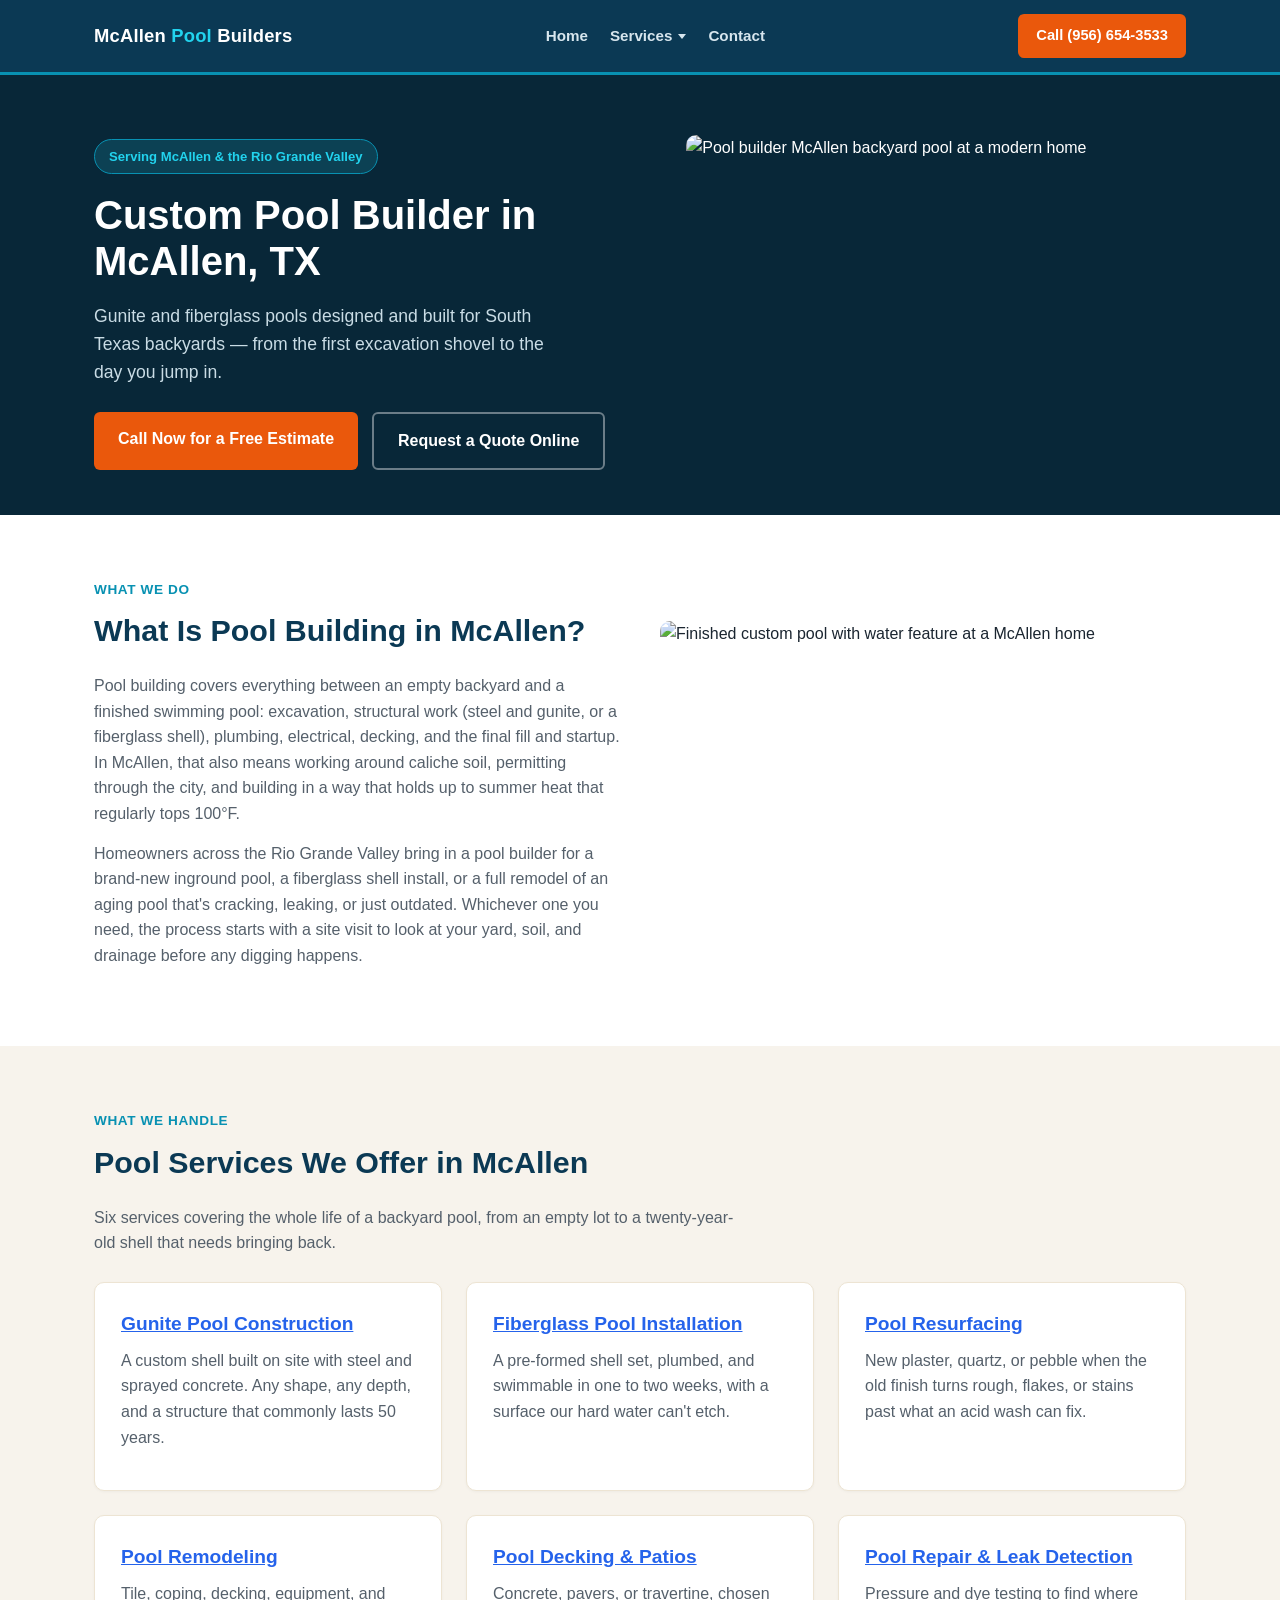
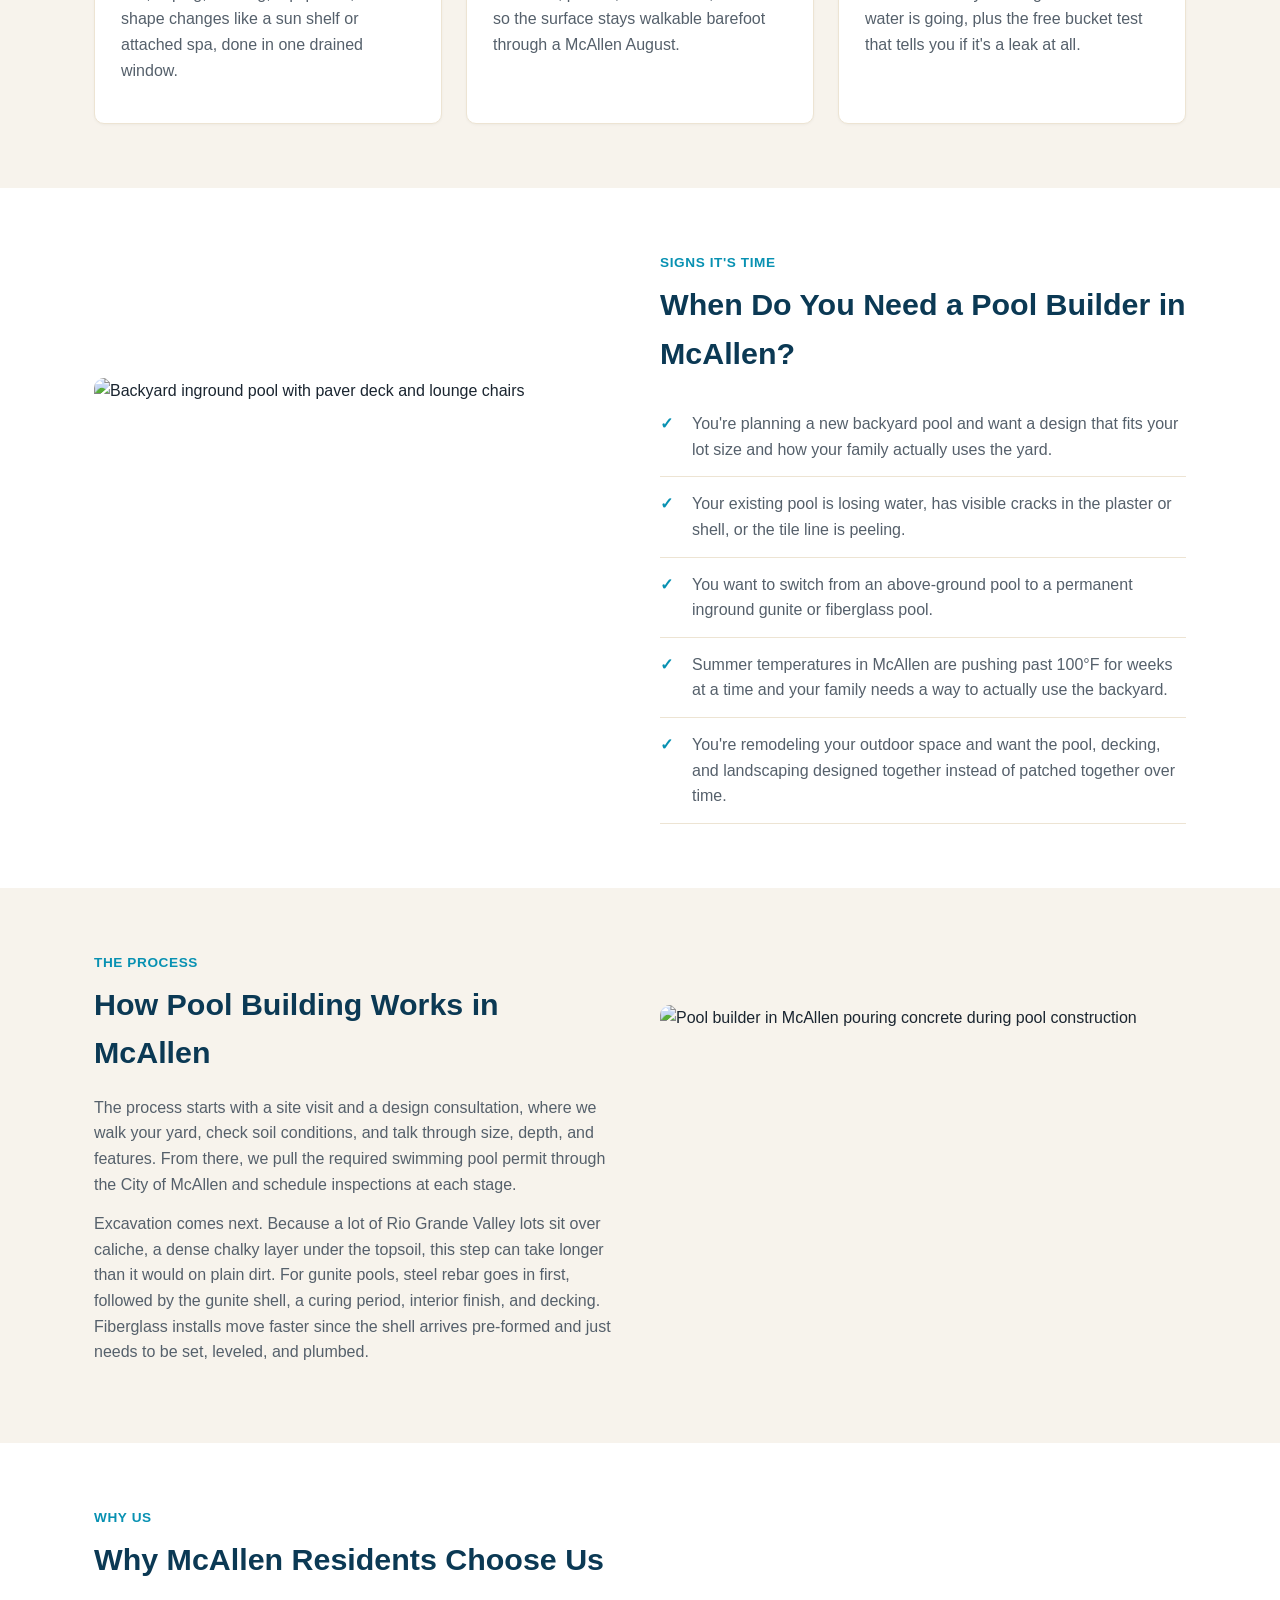
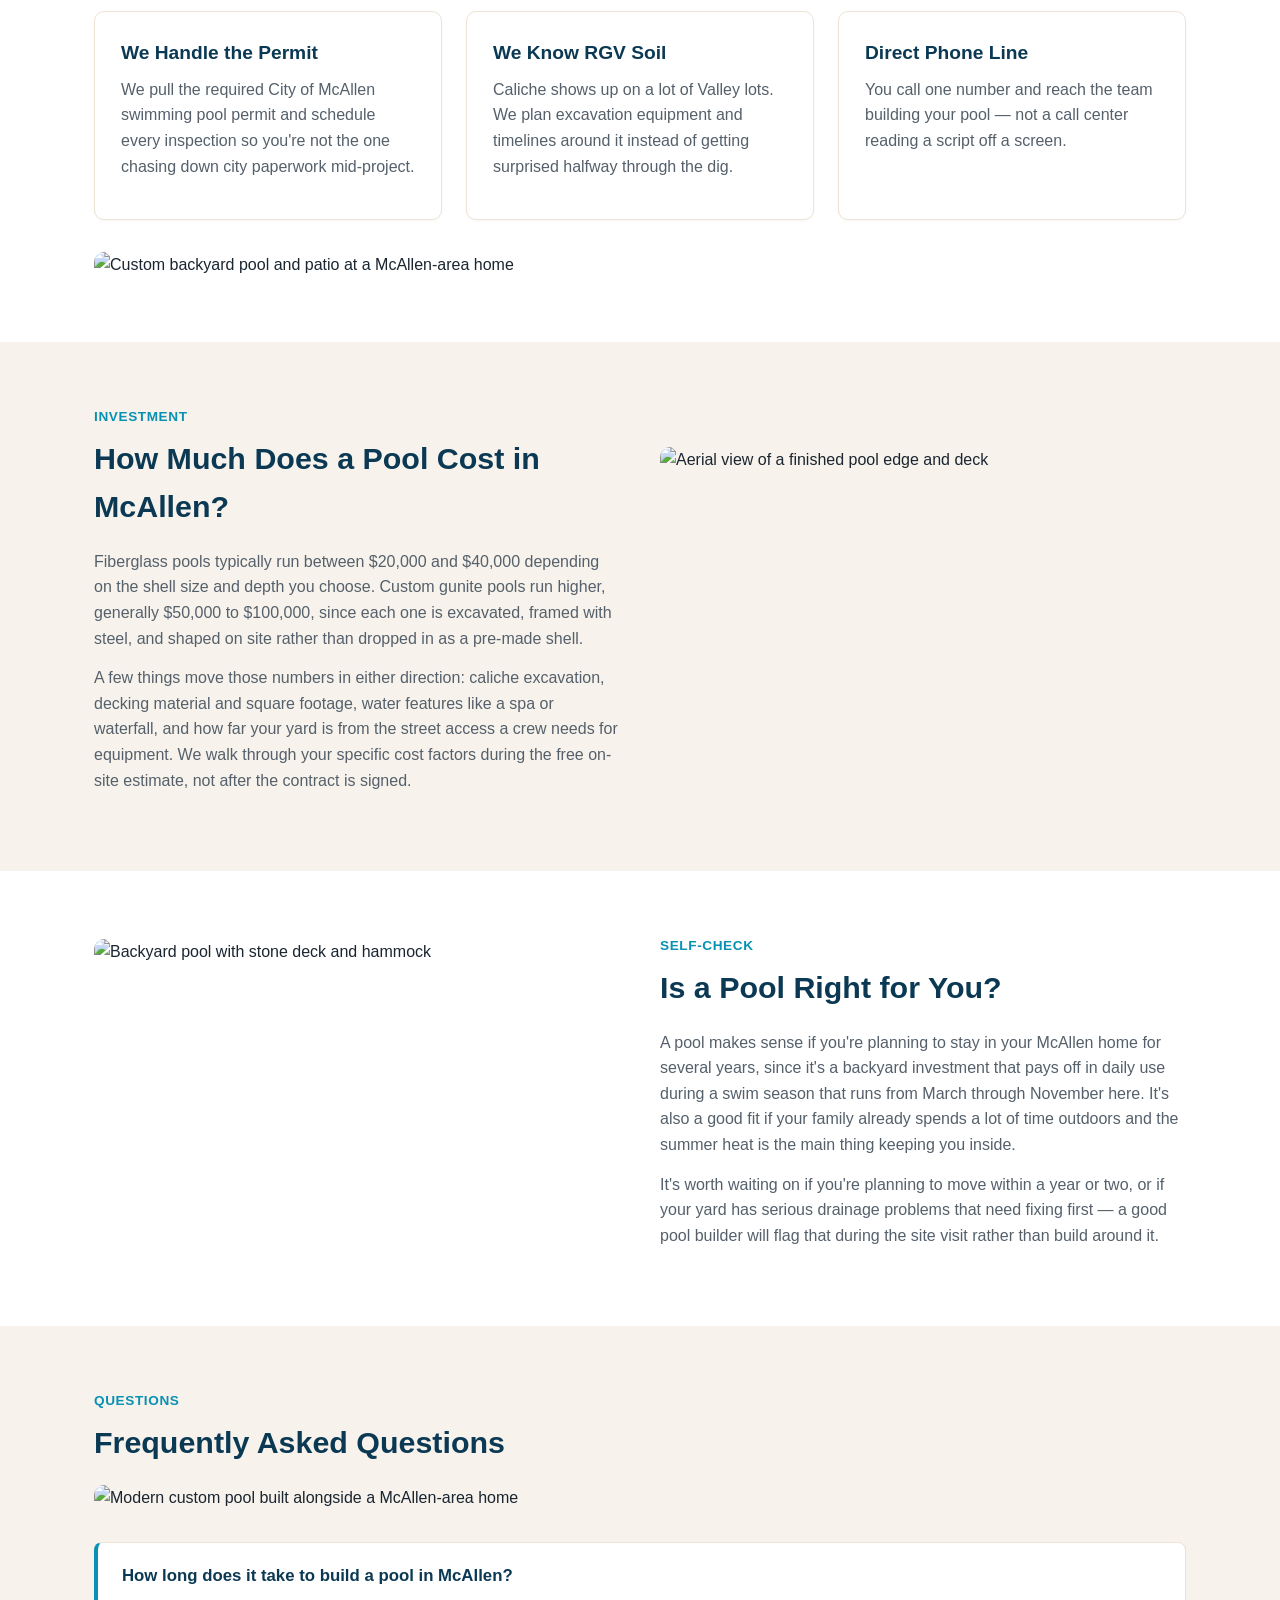
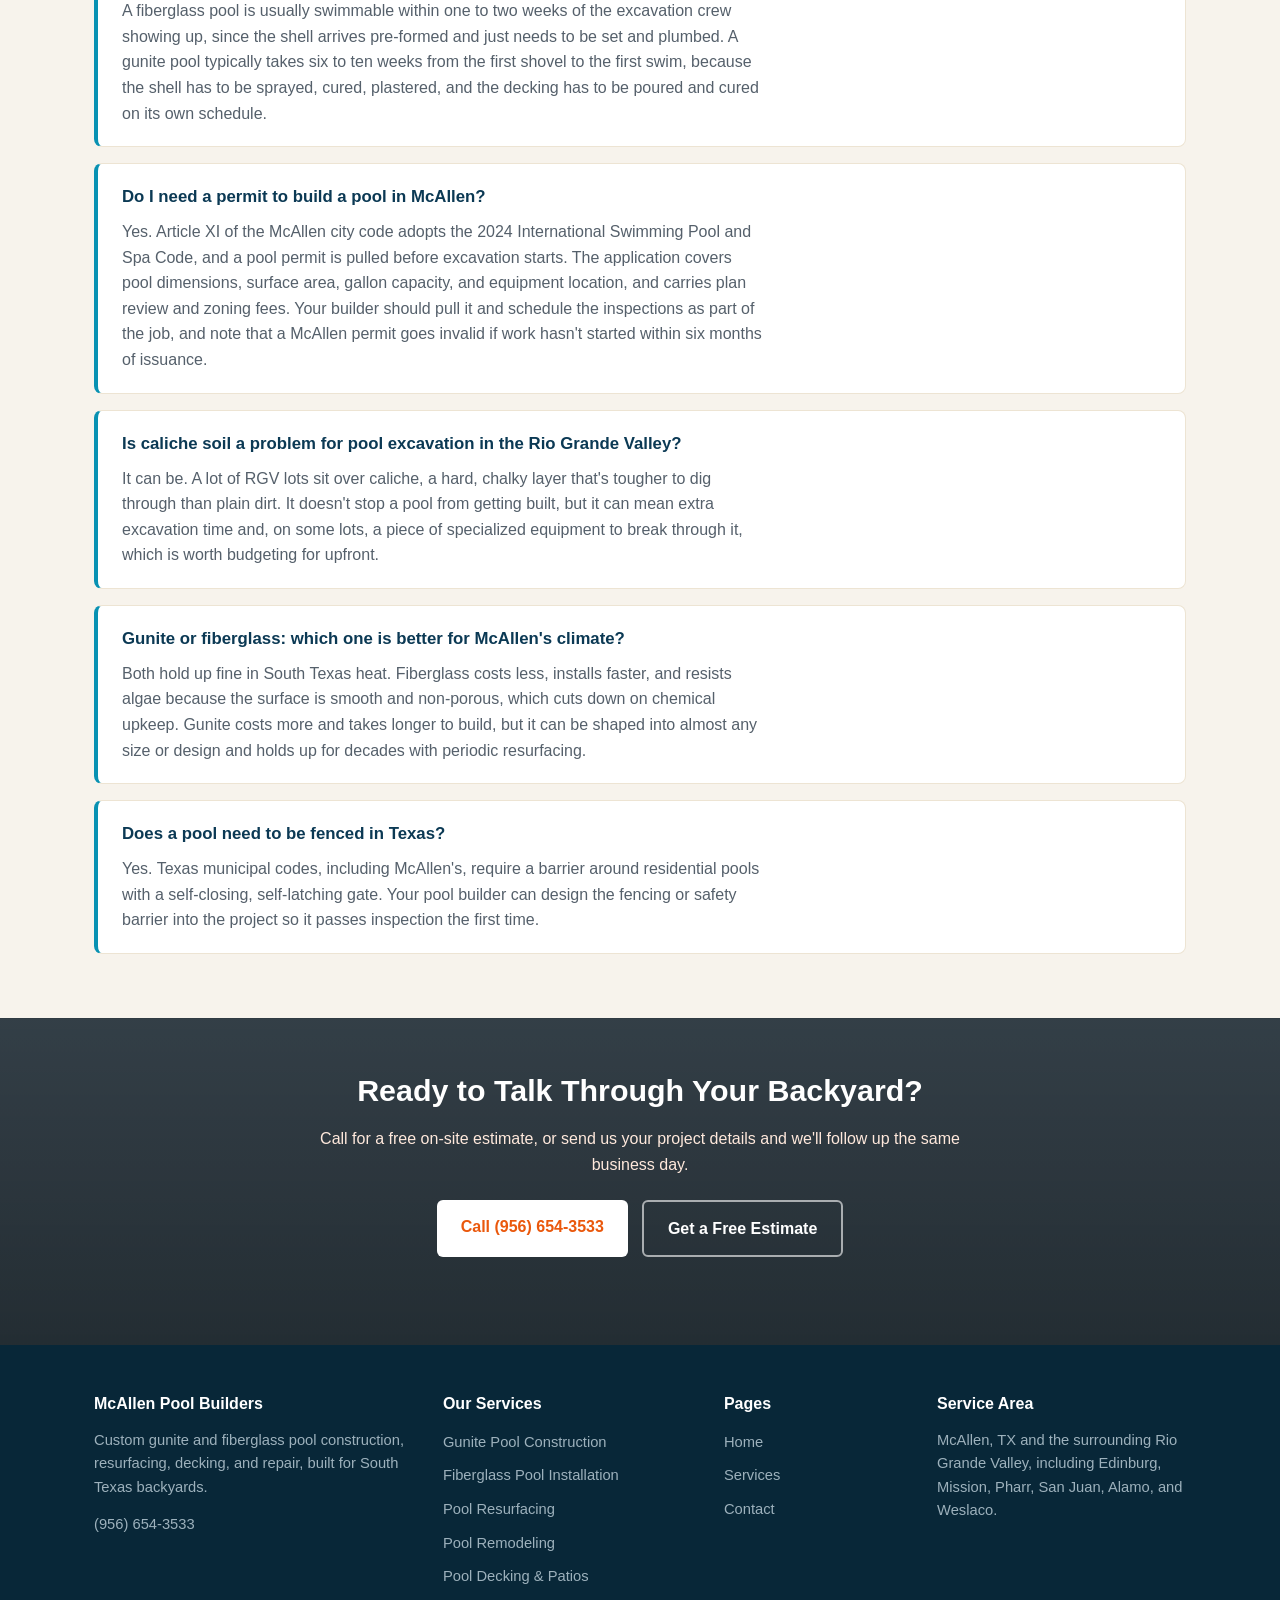
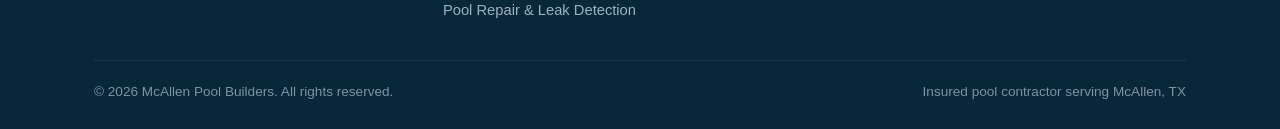
==== index.html @ 9697bdc4 "Add self-referencing canonical tag" ====
<!DOCTYPE html>
<html lang="en">
<head>
  <link rel="canonical" href="https://www.mcallenpoolbuilders.com/">
<meta charset="UTF-8">
<meta name="viewport" content="width=device-width, initial-scale=1.0">
  <meta name="google-site-verification" content="3usnAA2Hc35Qdj6KDBo5ALiQiFgTye6iGPglAsky8vU" />
<title>Pool Builder in McAllen, TX | Gunite &amp; Fiberglass Pools</title>
<meta name="description" content="Custom pool builder in McAllen, TX. Gunite and fiberglass pools built for South Texas heat. Call for a free on-site estimate today.">
<link rel="stylesheet" href="styles.css">
<script type="application/ld+json">
{
  "@context": "https://schema.org",
  "@type": "LocalBusiness",
  "name": "McAllen Pool Builders",
  "telephone": "+19566543533",
  "address": {
    "@type": "PostalAddress",
    "addressLocality": "McAllen",
    "addressRegion": "TX",
    "addressCountry": "US"
  },
  "areaServed": "McAllen, TX",
  "description": "Custom gunite and fiberglass pool builder in McAllen, TX",
  "openingHours": "Mo-Fr 08:00-18:00"
}
</script>
<script type="application/ld+json">
{
  "@context": "https://schema.org",
  "@type": "FAQPage",
  "mainEntity": [
    {
      "@type": "Question",
      "name": "How long does it take to build a pool in McAllen?",
      "acceptedAnswer": { "@type": "Answer", "text": "A fiberglass pool is usually swimmable within one to two weeks of the excavation crew showing up, since the shell arrives pre-formed and just needs to be set and plumbed. A gunite pool typically takes six to ten weeks from the first shovel to the first swim, because the shell has to be sprayed, cured, plastered, and the decking has to be poured and cured on its own schedule." }
    },
    {
      "@type": "Question",
      "name": "Do I need a permit to build a pool in McAllen?",
      "acceptedAnswer": { "@type": "Answer", "text": "Yes. Article XI of the McAllen city code adopts the 2024 International Swimming Pool and Spa Code, and a pool permit is pulled before excavation starts. The application covers pool dimensions, surface area, gallon capacity, and equipment location, and carries plan review and zoning fees. Your builder should pull it and schedule the inspections as part of the job, and note that a McAllen permit goes invalid if work hasn't started within six months of issuance." }
    },
    {
      "@type": "Question",
      "name": "Is caliche soil a problem for pool excavation in the Rio Grande Valley?",
      "acceptedAnswer": { "@type": "Answer", "text": "It can be. A lot of RGV lots sit over caliche, a hard, chalky layer that's tougher to dig through than plain dirt. It doesn't stop a pool from getting built, but it can mean extra excavation time and, on some lots, a piece of specialized equipment to break through it, which is worth budgeting for upfront." }
    },
    {
      "@type": "Question",
      "name": "Gunite or fiberglass: which one is better for McAllen's climate?",
      "acceptedAnswer": { "@type": "Answer", "text": "Both hold up fine in South Texas heat. Fiberglass costs less, installs faster, and resists algae because the surface is smooth and non-porous, which cuts down on chemical upkeep. Gunite costs more and takes longer to build, but it can be shaped into almost any size or design and holds up for decades with periodic resurfacing." }
    },
    {
      "@type": "Question",
      "name": "Does a pool need to be fenced in Texas?",
      "acceptedAnswer": { "@type": "Answer", "text": "Yes. Texas municipal codes, including McAllen's, require a barrier around residential pools with a self-closing, self-latching gate. Your pool builder can design the fencing or safety barrier into the project so it passes inspection the first time." }
    },
    {
      "@type": "Question",
      "name": "How much does a pool cost in McAllen?",
      "acceptedAnswer": { "@type": "Answer", "text": "Fiberglass pools generally run in the $20,000 to $40,000 range depending on size and depth. Custom gunite pools run higher, typically $50,000 to $100,000, since every shell is poured and shaped on site. Decking, water features, and lot conditions like caliche can move either number up or down." }
    }
  ]
}
</script>
</head>
<body>

<nav class="site-nav">
  <div class="nav-inner">
    <a href="/" class="nav-logo">McAllen <span>Pool</span> Builders</a>
    <ul class="nav-links">
      <li><a href="/">Home</a></li>
      <li class="has-dropdown">
        <a href="services.html">Services</a>
        <div class="dropdown-menu">
          <ul class="dropdown-menu-list">
          <li><a href="gunite-pool-construction-mcallen.html">Gunite Pool Construction</a></li>
          <li><a href="fiberglass-pool-installation-mcallen.html">Fiberglass Pool Installation</a></li>
          <li><a href="pool-resurfacing-mcallen.html">Pool Resurfacing &amp; Replastering</a></li>
          <li><a href="pool-remodeling-mcallen.html">Pool Remodeling</a></li>
          <li><a href="pool-decking-mcallen.html">Pool Decking &amp; Patios</a></li>
          <li><a href="pool-leak-detection-mcallen.html">Pool Repair &amp; Leak Detection</a></li>
          </ul>
        </div>
      </li>
      <li><a href="contact.html">Contact</a></li>
    </ul>
    <a href="tel:+19566543533" class="nav-cta">Call (956) 654-3533</a>
  </div>
</nav>

<header class="hero">
  <div class="container hero-grid">
    <div>
      <span class="hero-badge">Serving McAllen &amp; the Rio Grande Valley</span>
      <h1>Custom Pool Builder in McAllen, TX</h1>
      <p class="lead">Gunite and fiberglass pools designed and built for South Texas backyards &mdash; from the first excavation shovel to the day you jump in.</p>
      <div class="hero-ctas">
        <a href="tel:+19566543533" class="btn btn-primary">Call Now for a Free Estimate</a>
        <a href="contact.html" class="btn btn-secondary">Request a Quote Online</a>
      </div>
    </div>
    <div class="hero-image">
      <img src="https://images.pexels.com/photos/28652349/pexels-photo-28652349.jpeg?auto=compress&cs=tinysrgb&w=1200" alt="Pool builder McAllen backyard pool at a modern home">
    </div>
  </div>
</header>

<section class="section-white">
  <div class="container two-col">
    <div>
      <span class="eyebrow">What We Do</span>
      <h2>What Is Pool Building in McAllen?</h2>
      <p>Pool building covers everything between an empty backyard and a finished swimming pool: excavation, structural work (steel and gunite, or a fiberglass shell), plumbing, electrical, decking, and the final fill and startup. In McAllen, that also means working around caliche soil, permitting through the city, and building in a way that holds up to summer heat that regularly tops 100&deg;F.</p>
      <p>Homeowners across the Rio Grande Valley bring in a pool builder for a brand-new inground pool, a fiberglass shell install, or a full remodel of an aging pool that's cracking, leaking, or just outdated. Whichever one you need, the process starts with a site visit to look at your yard, soil, and drainage before any digging happens.</p>
    </div>
    <div>
      <img src="https://images.pexels.com/photos/34378030/pexels-photo-34378030.jpeg?auto=compress&cs=tinysrgb&w=900" alt="Finished custom pool with water feature at a McAllen home">
    </div>
  </div>
</section>

<section class="section-sand">
  <div class="container">
    <span class="eyebrow">What We Handle</span>
    <h2>Pool Services We Offer in McAllen</h2>
    <p>Six services covering the whole life of a backyard pool, from an empty lot to a twenty-year-old shell that needs bringing back.</p>
    <div class="card-grid" style="margin-top:26px;">
      <div class="card">
        <h3><a href="gunite-pool-construction-mcallen.html" style="color: #2563eb; text-decoration: underline;">Gunite Pool Construction</a></h3>
        <p>A custom shell built on site with steel and sprayed concrete. Any shape, any depth, and a structure that commonly lasts 50 years.</p>
      </div>
      <div class="card">
        <h3><a href="https://birminghampoolpros.com/" style="color: #2563eb; text-decoration: underline;">Fiberglass Pool Installation</a></h3>
        <p>A pre-formed shell set, plumbed, and swimmable in one to two weeks, with a surface our hard water can't etch.</p>
      </div>
      <div class="card">
        <h3><a href="pool-resurfacing-mcallen.html" style="color: #2563eb; text-decoration: underline;">Pool Resurfacing</a></h3>
        <p>New plaster, quartz, or pebble when the old finish turns rough, flakes, or stains past what an acid wash can fix.</p>
      </div>
      <div class="card">
        <h3><a href="pool-remodeling-mcallen.html" style="color: #2563eb; text-decoration: underline;">Pool Remodeling</a></h3>
        <p>Tile, coping, decking, equipment, and shape changes like a sun shelf or attached spa, done in one drained window.</p>
      </div>
      <div class="card">
        <h3><a href="pool-decking-mcallen.html" style="color: #2563eb; text-decoration: underline;">Pool Decking &amp; Patios</a></h3>
        <p>Concrete, pavers, or travertine, chosen so the surface stays walkable barefoot through a McAllen August.</p>
      </div>
      <div class="card">
        <h3><a href="pool-leak-detection-mcallen.html" style="color: #2563eb; text-decoration: underline;">Pool Repair &amp; Leak Detection</a></h3>
        <p>Pressure and dye testing to find where water is going, plus the free bucket test that tells you if it's a leak at all.</p>
      </div>
    </div>
  </div>
</section>

<section class="section-white">
  <div class="container two-col">
    <div>
      <img src="https://images.pexels.com/photos/261410/pexels-photo-261410.jpeg?auto=compress&cs=tinysrgb&w=900" alt="Backyard inground pool with paver deck and lounge chairs">
    </div>
    <div>
      <span class="eyebrow">Signs It's Time</span>
      <h2>When Do You Need a Pool Builder in McAllen?</h2>
      <ul class="trigger-list">
        <li>You're planning a new backyard pool and want a design that fits your lot size and how your family actually uses the yard.</li>
        <li>Your existing pool is losing water, has visible cracks in the plaster or shell, or the tile line is peeling.</li>
        <li>You want to switch from an above-ground pool to a permanent inground gunite or fiberglass pool.</li>
        <li>Summer temperatures in McAllen are pushing past 100&deg;F for weeks at a time and your family needs a way to actually use the backyard.</li>
        <li>You're remodeling your outdoor space and want the pool, decking, and landscaping designed together instead of patched together over time.</li>
      </ul>
    </div>
  </div>
</section>

<section class="section-sand">
  <div class="container two-col">
    <div>
      <span class="eyebrow">The Process</span>
      <h2>How Pool Building Works in McAllen</h2>
      <p>The process starts with a site visit and a design consultation, where we walk your yard, check soil conditions, and talk through size, depth, and features. From there, we pull the required swimming pool permit through the City of McAllen and schedule inspections at each stage.</p>
      <p>Excavation comes next. Because a lot of Rio Grande Valley lots sit over caliche, a dense chalky layer under the topsoil, this step can take longer than it would on plain dirt. For gunite pools, steel rebar goes in first, followed by the gunite shell, a curing period, interior finish, and decking. Fiberglass installs move faster since the shell arrives pre-formed and just needs to be set, leveled, and plumbed.</p>
    </div>
    <div>
      <img src="https://images.pexels.com/photos/36847988/pexels-photo-36847988.jpeg?auto=compress&cs=tinysrgb&w=900" alt="Pool builder in McAllen pouring concrete during pool construction">
    </div>
  </div>
</section>

<section class="section-white">
  <div class="container">
    <span class="eyebrow">Why Us</span>
    <h2>Why McAllen Residents Choose Us</h2>
    <div class="card-grid" style="margin-bottom:32px;">
      <div class="card">
        <h3>We Handle the Permit</h3>
        <p>We pull the required City of McAllen swimming pool permit and schedule every inspection so you're not the one chasing down city paperwork mid-project.</p>
      </div>
      <div class="card">
        <h3>We Know RGV Soil</h3>
        <p>Caliche shows up on a lot of Valley lots. We plan excavation equipment and timelines around it instead of getting surprised halfway through the dig.</p>
      </div>
      <div class="card">
        <h3>Direct Phone Line</h3>
        <p>You call one number and reach the team building your pool &mdash; not a call center reading a script off a screen.</p>
      </div>
    </div>
    <img src="https://images.pexels.com/photos/8143671/pexels-photo-8143671.jpeg?auto=compress&cs=tinysrgb&w=1200" alt="Custom backyard pool and patio at a McAllen-area home" style="border-radius:10px; width:100%; max-height:420px; object-fit:cover;">
  </div>
</section>

<section class="section-sand">
  <div class="container two-col">
    <div>
      <span class="eyebrow">Investment</span>
      <h2>How Much Does a Pool Cost in McAllen?</h2>
      <p>Fiberglass pools typically run between $20,000 and $40,000 depending on the shell size and depth you choose. Custom gunite pools run higher, generally $50,000 to $100,000, since each one is excavated, framed with steel, and shaped on site rather than dropped in as a pre-made shell.</p>
      <p>A few things move those numbers in either direction: caliche excavation, decking material and square footage, water features like a spa or waterfall, and how far your yard is from the street access a crew needs for equipment. We walk through your specific cost factors during the free on-site estimate, not after the contract is signed.</p>
    </div>
    <div>
      <img src="https://images.pexels.com/photos/2876753/pexels-photo-2876753.jpeg?auto=compress&cs=tinysrgb&w=900" alt="Aerial view of a finished pool edge and deck">
    </div>
  </div>
</section>

<section class="section-white">
  <div class="container two-col">
    <div>
      <img src="https://images.pexels.com/photos/9056658/pexels-photo-9056658.jpeg?auto=compress&cs=tinysrgb&w=900" alt="Backyard pool with stone deck and hammock">
    </div>
    <div>
      <span class="eyebrow">Self-Check</span>
      <h2>Is a Pool Right for You?</h2>
      <p>A pool makes sense if you're planning to stay in your McAllen home for several years, since it's a backyard investment that pays off in daily use during a swim season that runs from March through November here. It's also a good fit if your family already spends a lot of time outdoors and the summer heat is the main thing keeping you inside.</p>
      <p>It's worth waiting on if you're planning to move within a year or two, or if your yard has serious drainage problems that need fixing first &mdash; a good pool builder will flag that during the site visit rather than build around it.</p>
    </div>
  </div>
</section>

<section class="section-sand">
  <div class="container">
    <span class="eyebrow">Questions</span>
    <h2>Frequently Asked Questions</h2>
    <img src="https://images.pexels.com/photos/8134745/pexels-photo-8134745.jpeg?auto=compress&cs=tinysrgb&w=1200" alt="Modern custom pool built alongside a McAllen-area home" style="border-radius:10px; width:100%; max-height:420px; object-fit:cover; margin-bottom:32px;">
    <div class="faq-grid">
      <div class="faq-card">
        <h3>How long does it take to build a pool in McAllen?</h3>
        <p>A fiberglass pool is usually swimmable within one to two weeks of the excavation crew showing up, since the shell arrives pre-formed and just needs to be set and plumbed. A gunite pool typically takes six to ten weeks from the first shovel to the first swim, because the shell has to be sprayed, cured, plastered, and the decking has to be poured and cured on its own schedule.</p>
      </div>
      <div class="faq-card">
        <h3>Do I need a permit to build a pool in McAllen?</h3>
        <p>Yes. Article XI of the McAllen city code adopts the 2024 International Swimming Pool and Spa Code, and a pool permit is pulled before excavation starts. The application covers pool dimensions, surface area, gallon capacity, and equipment location, and carries plan review and zoning fees. Your builder should pull it and schedule the inspections as part of the job, and note that a McAllen permit goes invalid if work hasn't started within six months of issuance.</p>
      </div>
      <div class="faq-card">
        <h3>Is caliche soil a problem for pool excavation in the Rio Grande Valley?</h3>
        <p>It can be. A lot of RGV lots sit over caliche, a hard, chalky layer that's tougher to dig through than plain dirt. It doesn't stop a pool from getting built, but it can mean extra excavation time and, on some lots, a piece of specialized equipment to break through it, which is worth budgeting for upfront.</p>
      </div>
      <div class="faq-card">
        <h3>Gunite or fiberglass: which one is better for McAllen's climate?</h3>
        <p>Both hold up fine in South Texas heat. Fiberglass costs less, installs faster, and resists algae because the surface is smooth and non-porous, which cuts down on chemical upkeep. Gunite costs more and takes longer to build, but it can be shaped into almost any size or design and holds up for decades with periodic resurfacing.</p>
      </div>
      <div class="faq-card">
        <h3>Does a pool need to be fenced in Texas?</h3>
        <p>Yes. Texas municipal codes, including McAllen's, require a barrier around residential pools with a self-closing, self-latching gate. Your pool builder can design the fencing or safety barrier into the project so it passes inspection the first time.</p>
      </div>
    </div>
  </div>
</section>

<section class="cta-banner" style="background-image: linear-gradient(rgba(11,57,84,0.82), rgba(8,39,56,0.88)), url('https://images.pexels.com/photos/261101/pexels-photo-261101.jpeg?auto=compress&cs=tinysrgb&w=1600'); background-size: cover; background-position: center;">
  <div class="container">
    <h2>Ready to Talk Through Your Backyard?</h2>
    <p>Call for a free on-site estimate, or send us your project details and we'll follow up the same business day.</p>
    <div class="hero-ctas" style="justify-content:center;">
      <a href="tel:+19566543533" class="btn" style="background:#fff;color:#ea580c;">Call (956) 654-3533</a>
      <a href="contact.html" class="btn btn-secondary">Get a Free Estimate</a>
    </div>
  </div>
</section>

<footer>
  <div class="container">
    <div class="footer-grid">
      <div>
        <h4>McAllen Pool Builders</h4>
        <p>Custom gunite and fiberglass pool construction, resurfacing, decking, and repair, built for South Texas backyards.</p>
        <p><a href="tel:+19566543533">(956) 654-3533</a></p>
      </div>
      <div>
        <h4>Our Services</h4>
        <ul>
          <li><a href="gunite-pool-construction-mcallen.html">Gunite Pool Construction</a></li>
          <li><a href="fiberglass-pool-installation-mcallen.html">Fiberglass Pool Installation</a></li>
          <li><a href="pool-resurfacing-mcallen.html">Pool Resurfacing</a></li>
          <li><a href="pool-remodeling-mcallen.html">Pool Remodeling</a></li>
          <li><a href="pool-decking-mcallen.html">Pool Decking &amp; Patios</a></li>
          <li><a href="pool-leak-detection-mcallen.html">Pool Repair &amp; Leak Detection</a></li>
        </ul>
      </div>
      <div>
        <h4>Pages</h4>
        <ul>
          <li><a href="/">Home</a></li>
          <li><a href="services.html">Services</a></li>
          <li><a href="contact.html">Contact</a></li>
        </ul>
      </div>
      <div>
        <h4>Service Area</h4>
        <p>McAllen, TX and the surrounding Rio Grande Valley, including Edinburg, Mission, Pharr, San Juan, Alamo, and Weslaco.</p>
      </div>
    </div>
    <div class="footer-bottom">
      <span>&copy; 2026 McAllen Pool Builders. All rights reserved.</span>
      <span>Insured pool contractor serving McAllen, TX</span>
    </div>
  </div>
</footer>

</body>
</html>
---- styles.css ----
/* McAllen Pool Builders — shared stylesheet */

:root {
  --navy: #0b3954;
  --navy-dark: #082738;
  --aqua: #0891b2;
  --aqua-light: #22d3ee;
  --sand: #f7f3ec;
  --sand-dark: #ede4d3;
  --ink: #1a2530;
  --gray: #55606b;
  --white: #ffffff;
  --orange: #ea580c;
}

* { box-sizing: border-box; margin: 0; padding: 0; }

body {
  font-family: -apple-system, BlinkMacSystemFont, "Segoe UI", Roboto, Helvetica, Arial, sans-serif;
  color: var(--ink);
  line-height: 1.6;
  background: var(--white);
}

img { max-width: 100%; display: block; }

a { color: var(--aqua); }

.container {
  max-width: 1140px;
  margin: 0 auto;
  padding: 0 24px;
}

/* ---------- Nav ---------- */
.site-nav {
  position: sticky;
  top: 0;
  z-index: 50;
  background: var(--navy);
  border-bottom: 3px solid var(--aqua);
}

.nav-inner {
  max-width: 1140px;
  margin: 0 auto;
  padding: 14px 24px;
  display: flex;
  align-items: center;
  justify-content: space-between;
  gap: 16px;
}

.nav-logo {
  color: var(--white);
  font-weight: 800;
  font-size: 1.15rem;
  text-decoration: none;
  letter-spacing: 0.2px;
}

.nav-logo span { color: var(--aqua-light); }

.nav-links {
  display: flex;
  gap: 22px;
  list-style: none;
}

.nav-links li { position: relative; }

.nav-links a {
  color: #d7e6ee;
  text-decoration: none;
  font-weight: 600;
  font-size: 0.95rem;
}

.nav-links a:hover { color: var(--aqua-light); }

/* ---------- Services dropdown ---------- */
.has-dropdown > a {
  display: inline-flex;
  align-items: center;
  gap: 6px;
}

.has-dropdown > a::after {
  content: "";
  width: 0;
  height: 0;
  border-left: 4px solid transparent;
  border-right: 4px solid transparent;
  border-top: 5px solid currentColor;
}

/* Transparent hit-area bridge: padding-top (not margin-top) keeps the gap
   between the nav bar and the menu inside the element's own hoverable box,
   so the pointer can travel down into the menu without dropping :hover. */
.dropdown-menu {
  display: none;
  position: absolute;
  top: 100%;
  left: -20px;
  padding-top: 14px;
  min-width: 270px;
  z-index: 200;
}

.has-dropdown:hover .dropdown-menu,
.has-dropdown:focus-within .dropdown-menu {
  display: block;
}

.dropdown-menu-list {
  list-style: none;
  background: var(--navy);
  border: 1px solid rgba(255, 255, 255, 0.12);
  border-top: 3px solid var(--aqua);
  padding: 8px 0;
  box-shadow: 0 10px 24px rgba(0, 0, 0, 0.28);
}

.dropdown-menu-list li + li { border-top: 1px solid rgba(255, 255, 255, 0.12); }

.dropdown-menu-list a {
  display: block;
  padding: 11px 20px;
  color: #d7e6ee;
  font-size: 0.9rem;
  font-weight: 500;
  white-space: nowrap;
}

.dropdown-menu-list a:hover {
  background: #14496b;
  color: #ffffff;
}

.nav-cta {
  background: var(--orange);
  color: var(--white) !important;
  padding: 10px 18px;
  border-radius: 6px;
  font-weight: 700;
  text-decoration: none;
  white-space: nowrap;
  font-size: 0.92rem;
}

.nav-cta:hover { background: #c2410c; }

/* ---------- Hero ---------- */
.hero {
  background: var(--navy-dark);
  color: var(--white);
  padding: 60px 0 0;
}

.hero-grid {
  display: grid;
  grid-template-columns: 1.05fr 0.95fr;
  gap: 40px;
  align-items: center;
}

.hero-badge {
  display: inline-block;
  background: rgba(34, 211, 238, 0.15);
  border: 1px solid var(--aqua);
  color: var(--aqua-light);
  padding: 6px 14px;
  border-radius: 999px;
  font-size: 0.82rem;
  font-weight: 700;
  margin-bottom: 18px;
}

.hero h1 {
  font-size: 2.5rem;
  line-height: 1.15;
  margin-bottom: 18px;
}

.hero p.lead {
  font-size: 1.1rem;
  color: #c9dce5;
  margin-bottom: 26px;
  max-width: 46ch;
}

.hero-ctas { display: flex; gap: 14px; flex-wrap: wrap; margin-bottom: 40px; }

.btn {
  display: inline-block;
  padding: 14px 24px;
  border-radius: 6px;
  font-weight: 700;
  text-decoration: none;
  font-size: 1rem;
}

.btn-primary { background: var(--orange); color: var(--white); }
.btn-primary:hover { background: #c2410c; }

.btn-secondary {
  background: transparent;
  color: var(--white);
  border: 2px solid rgba(255,255,255,0.4);
}
.btn-secondary:hover { border-color: var(--aqua-light); color: var(--aqua-light); }

.hero-image img {
  border-radius: 10px;
  width: 100%;
  height: 380px;
  object-fit: cover;
}

/* ---------- Sections ---------- */
section { padding: 64px 0; }
.section-white { background: var(--white); }
.section-sand { background: var(--sand); }

h2 {
  font-size: 1.9rem;
  color: var(--navy);
  margin-bottom: 18px;
}

h3 { font-size: 1.2rem; color: var(--navy); margin-bottom: 10px; }

p { margin-bottom: 14px; color: var(--gray); max-width: 72ch; }

.two-col {
  display: grid;
  grid-template-columns: 1fr 1fr;
  gap: 40px;
  align-items: center;
}

.two-col img { border-radius: 10px; height: 320px; width: 100%; object-fit: cover; }

/* ---------- Cards ---------- */
.card-grid {
  display: grid;
  grid-template-columns: repeat(3, 1fr);
  gap: 24px;
  margin-top: 28px;
}

.card {
  background: var(--white);
  border: 1px solid var(--sand-dark);
  border-radius: 10px;
  padding: 26px;
  box-shadow: 0 1px 3px rgba(0,0,0,0.04);
}

.card h3 { margin-bottom: 8px; }

.card .price {
  display: inline-block;
  background: var(--sand);
  color: var(--navy);
  font-weight: 700;
  padding: 4px 10px;
  border-radius: 5px;
  font-size: 0.85rem;
  margin-top: 8px;
}

/* ---------- Trigger list ---------- */
.trigger-list { list-style: none; margin-top: 20px; }
.trigger-list li {
  padding: 14px 0 14px 32px;
  position: relative;
  border-bottom: 1px solid var(--sand-dark);
  color: var(--gray);
}
.trigger-list li::before {
  content: "\2713";
  position: absolute;
  left: 0;
  top: 14px;
  color: var(--aqua);
  font-weight: 700;
}

/* ---------- FAQ flashcards ---------- */
.faq-grid { display: grid; gap: 16px; margin-top: 24px; }

.faq-card {
  background: var(--white);
  border: 1px solid var(--sand-dark);
  border-left: 4px solid var(--aqua);
  border-radius: 8px;
  padding: 20px 24px;
}

.faq-card h3 { font-size: 1.05rem; margin-bottom: 8px; }
.faq-card p { margin-bottom: 0; }

/* ---------- CTA banner ---------- */
.cta-banner {
  background: var(--orange);
  color: var(--white);
  text-align: center;
  padding: 48px 0;
}

.cta-banner h2 { color: var(--white); margin-bottom: 12px; }
.cta-banner p { color: #ffe9dc; margin: 0 auto 22px; }
.cta-banner .btn-secondary { border-color: rgba(255,255,255,0.6); }

/* ---------- Footer ---------- */
footer {
  background: var(--navy-dark);
  color: #b9c9d2;
  padding: 46px 0 26px;
}

.footer-grid {
  display: grid;
  grid-template-columns: 1.4fr 1.1fr 0.8fr 1.1fr;
  gap: 32px;
  margin-bottom: 30px;
}

footer h4 { color: var(--white); margin-bottom: 12px; font-size: 1rem; }
footer p { color: #9db1bc; font-size: 0.92rem; }
footer a { color: #9db1bc; text-decoration: none; font-size: 0.92rem; }
footer a:hover { color: var(--aqua-light); }
footer ul { list-style: none; }
footer li { margin-bottom: 8px; }

.footer-bottom {
  border-top: 1px solid rgba(255,255,255,0.08);
  padding-top: 20px;
  font-size: 0.85rem;
  color: #7f93a0;
  display: flex;
  justify-content: space-between;
  flex-wrap: wrap;
  gap: 10px;
}

/* ---------- Forms ---------- */
.form-group { margin-bottom: 18px; }
.form-group label { display: block; font-weight: 600; margin-bottom: 6px; color: var(--navy); }
.form-group input, .form-group select, .form-group textarea {
  width: 100%;
  padding: 12px 14px;
  border: 1px solid #cfd8de;
  border-radius: 6px;
  font-size: 1rem;
  font-family: inherit;
}
.form-group textarea { min-height: 110px; resize: vertical; }

/* ---------- Utility ---------- */
.section-header { max-width: 62ch; margin-bottom: 8px; }
.eyebrow {
  color: var(--aqua);
  font-weight: 700;
  font-size: 0.85rem;
  letter-spacing: 0.6px;
  text-transform: uppercase;
  margin-bottom: 6px;
  display: block;
}

/* ---------- Responsive ---------- */
@media (max-width: 1040px) {
  .footer-grid { grid-template-columns: 1fr 1fr; }
}

@media (max-width: 860px) {
  .hero-grid, .two-col { grid-template-columns: 1fr; }
  .hero-image { order: -1; }
  .card-grid { grid-template-columns: 1fr; }
  .footer-grid { grid-template-columns: 1fr; }
  .hero h1 { font-size: 2rem; }

  /* Nav wraps onto its own row instead of disappearing. The hover dropdown is
     pointless on touch, so it is switched off here; the footer carries a
     direct link to every service page on small screens. */
  .nav-inner {
    flex-wrap: wrap;
    justify-content: center;
    gap: 12px;
  }
  .nav-links {
    order: 3;
    width: 100%;
    flex-wrap: wrap;
    justify-content: center;
    gap: 18px;
  }
  .nav-links a { font-size: 0.9rem; }
  .dropdown-menu { display: none !important; }
  .has-dropdown > a::after { display: none; }
}
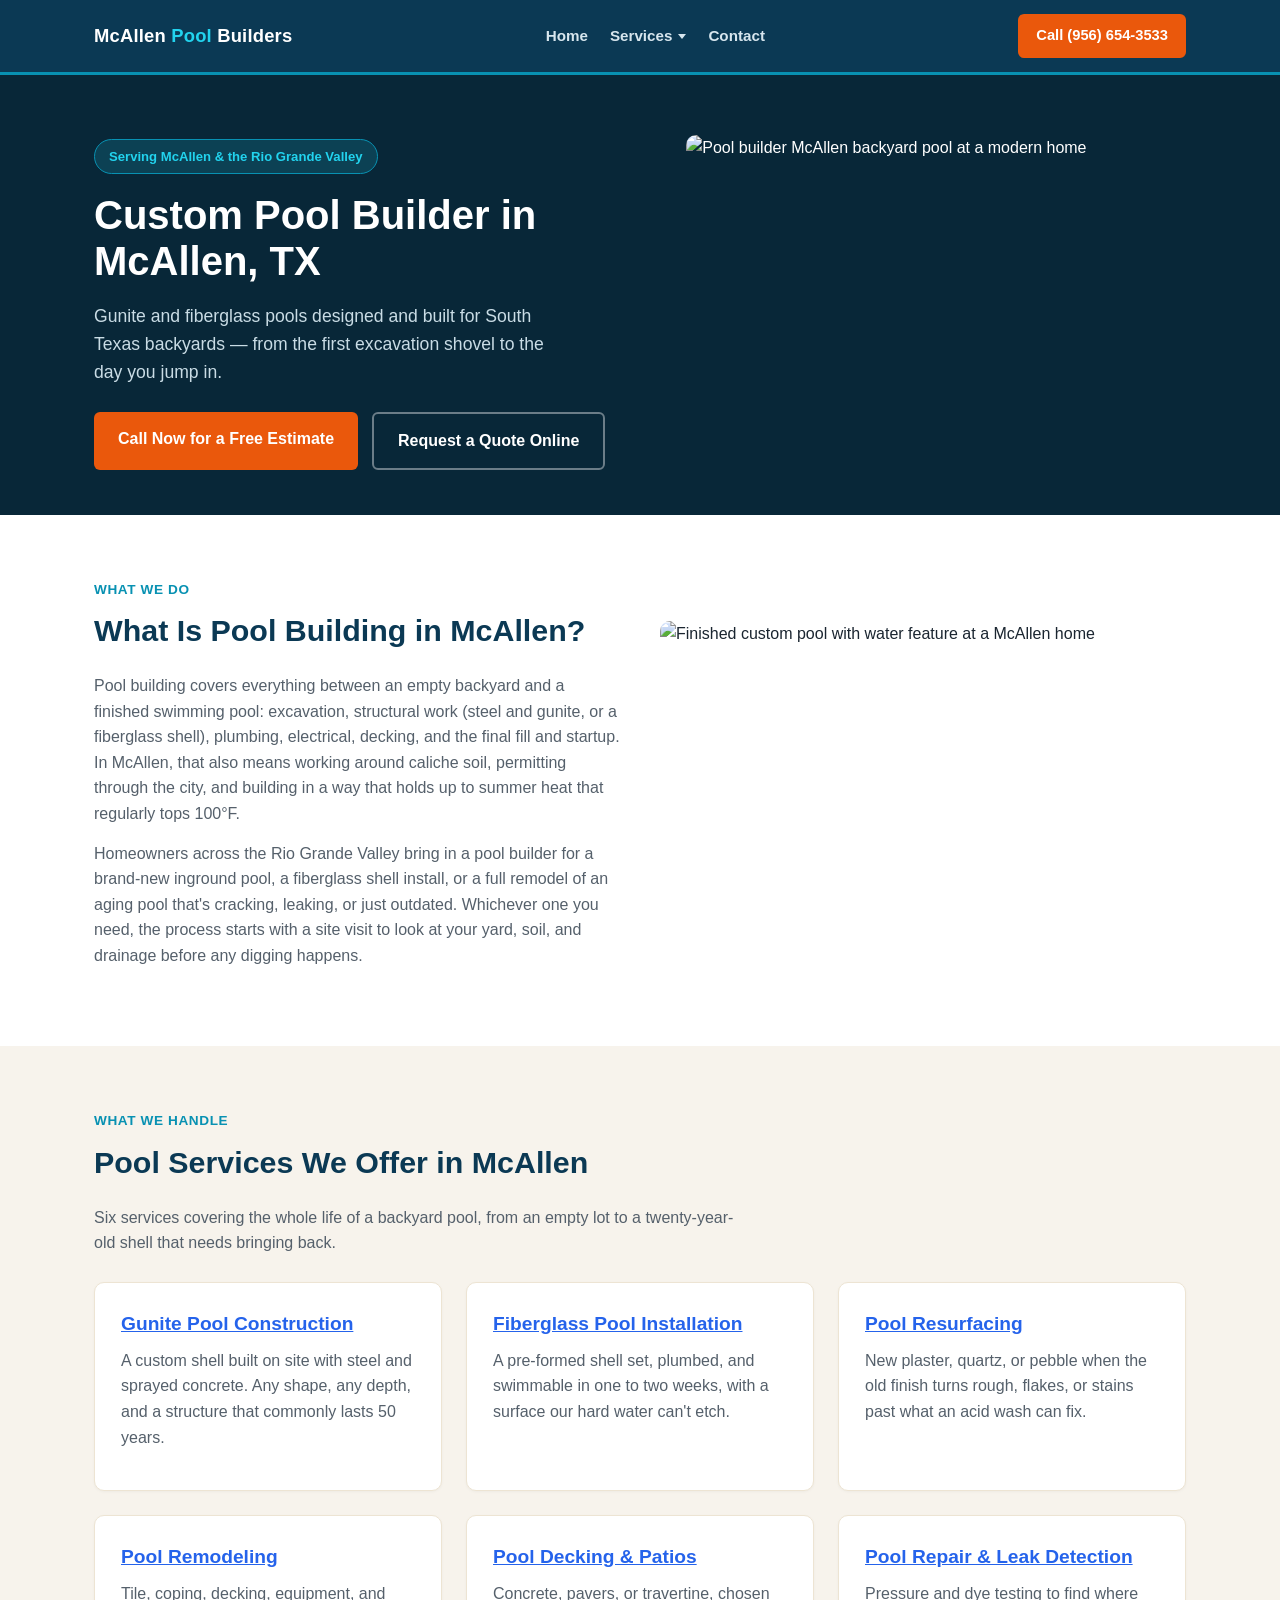
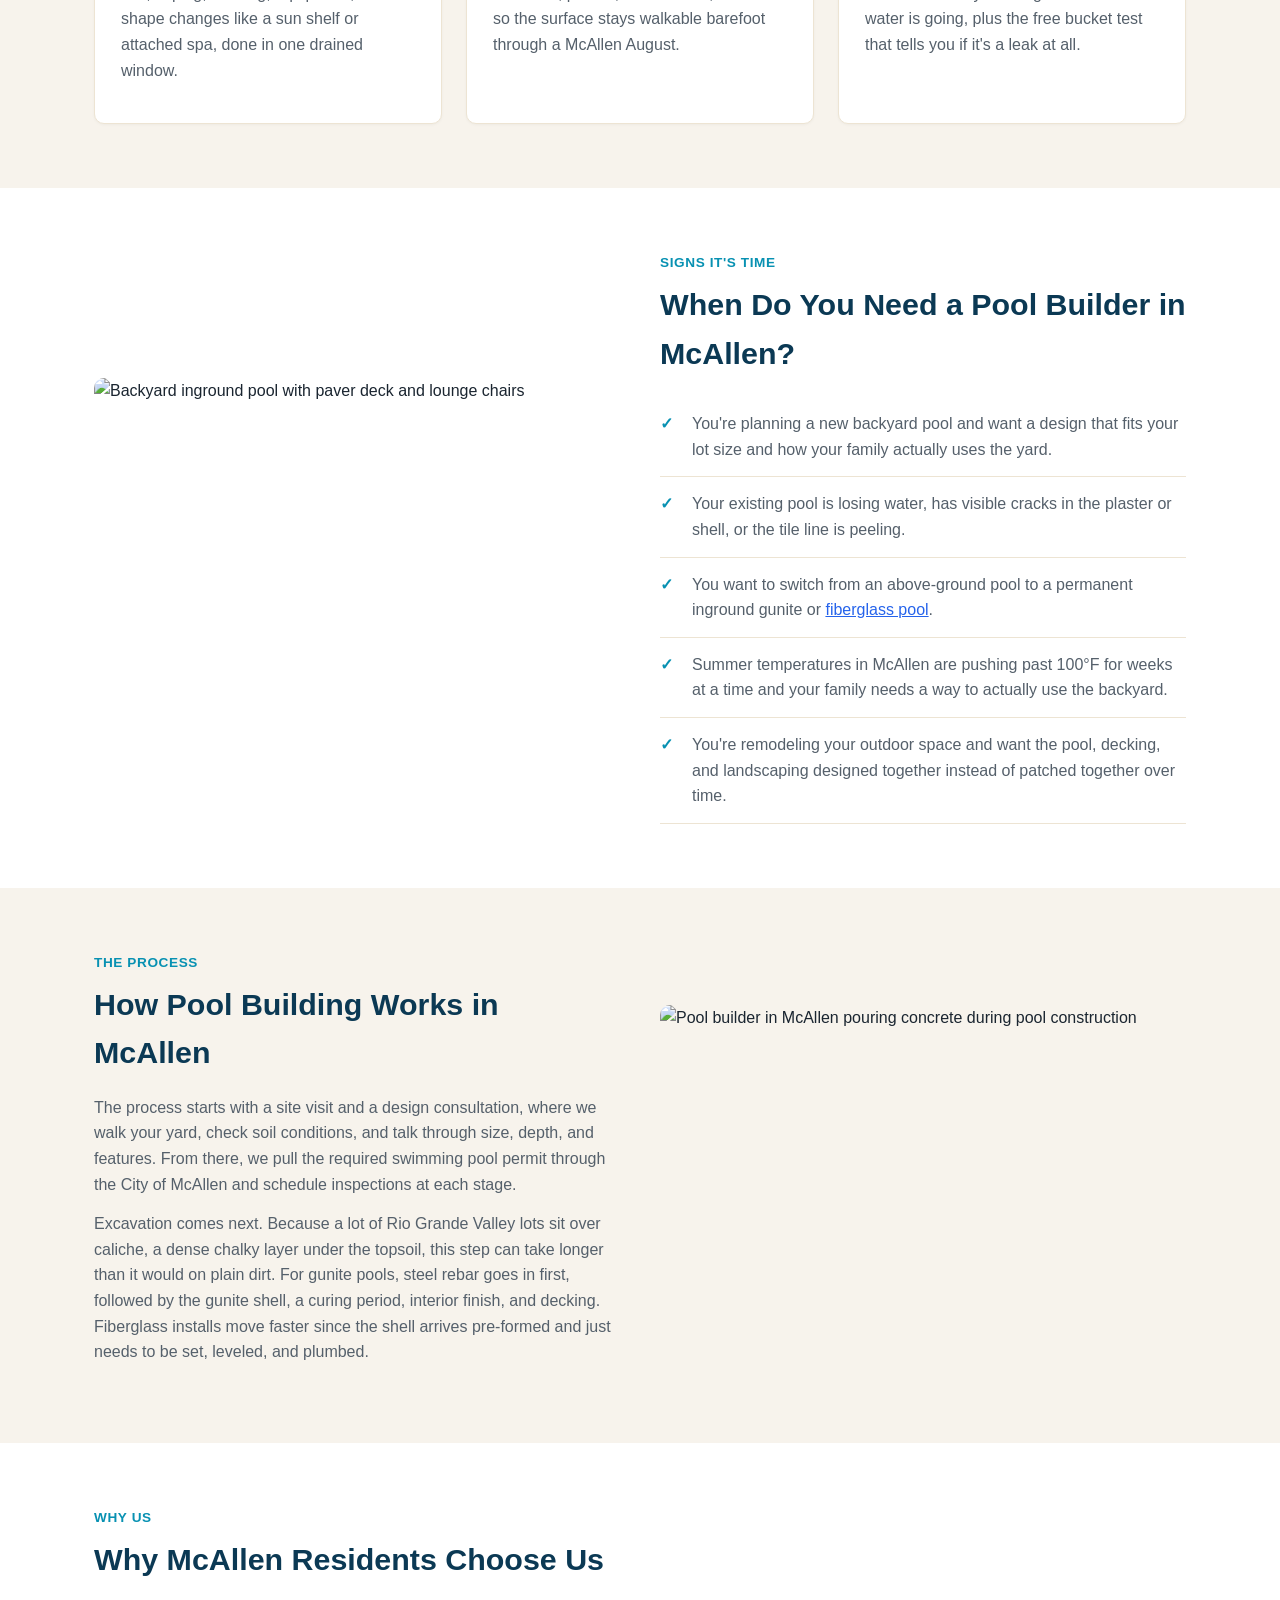
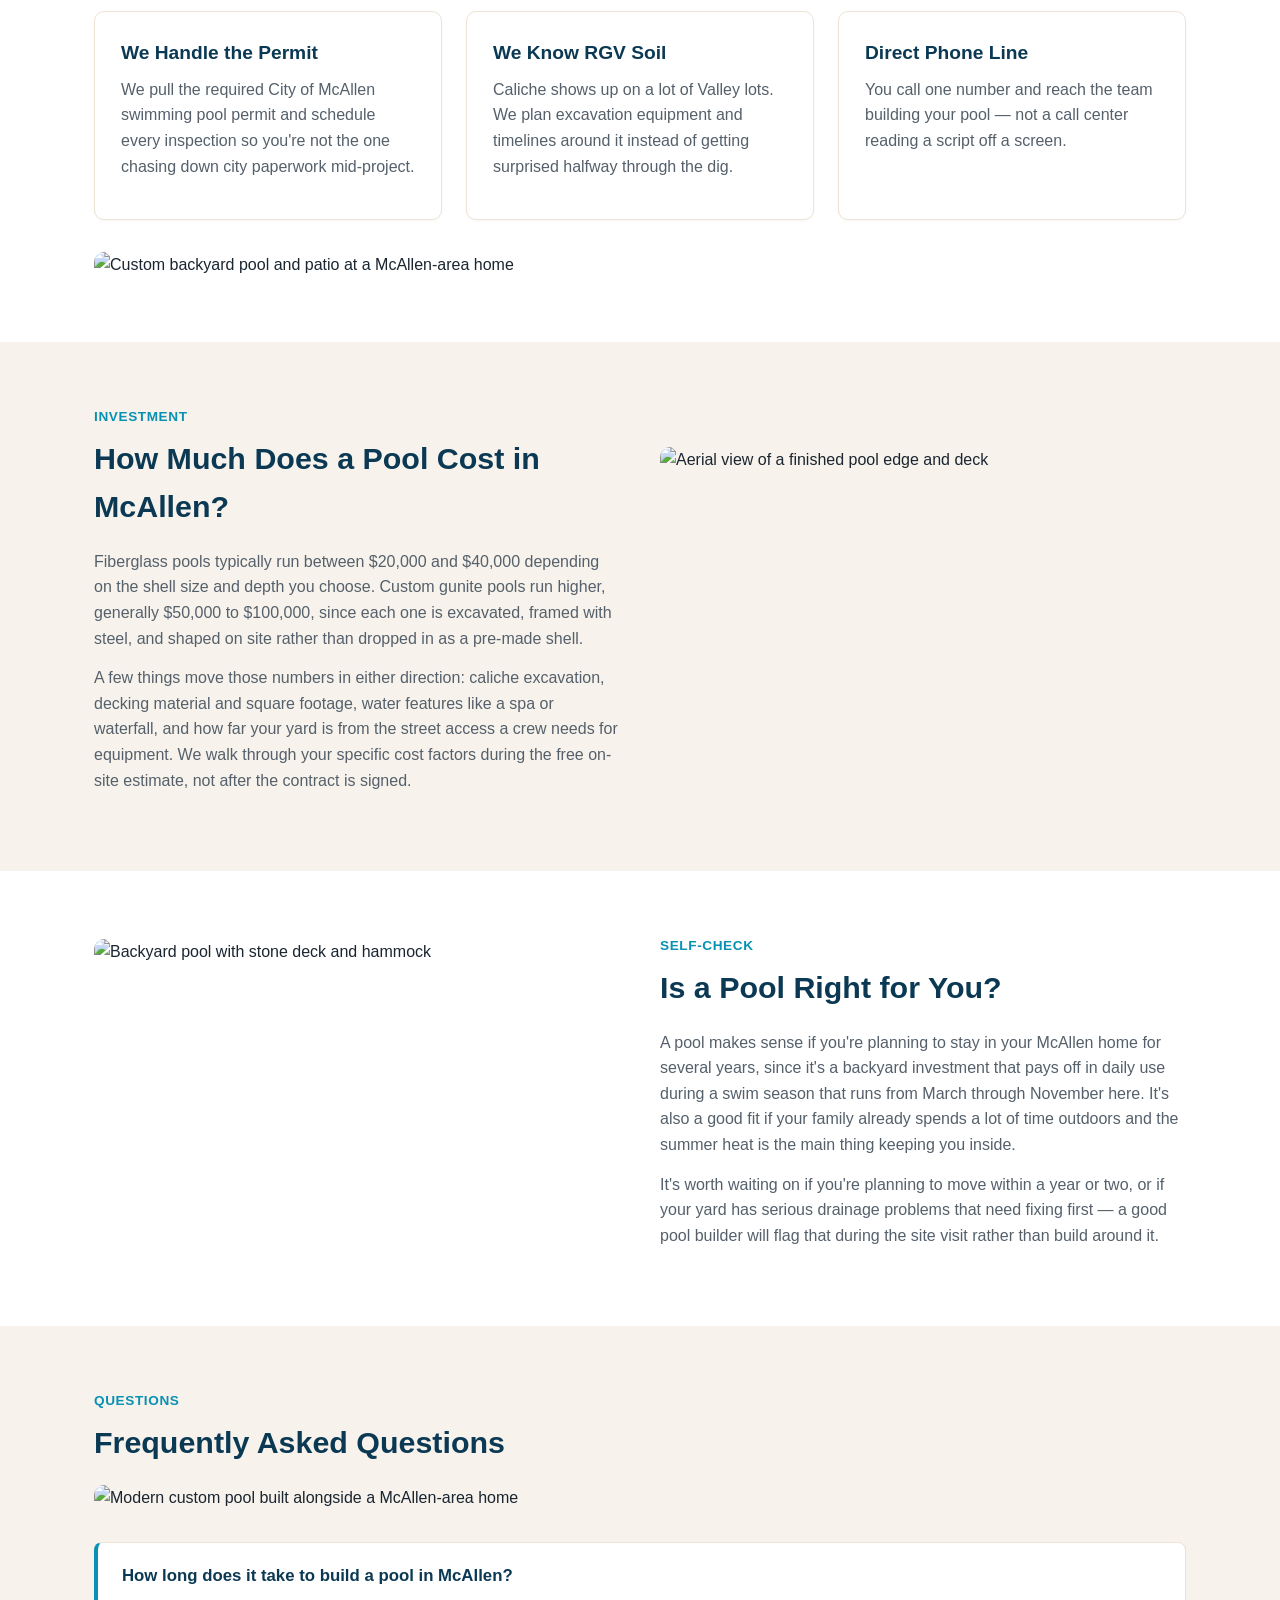
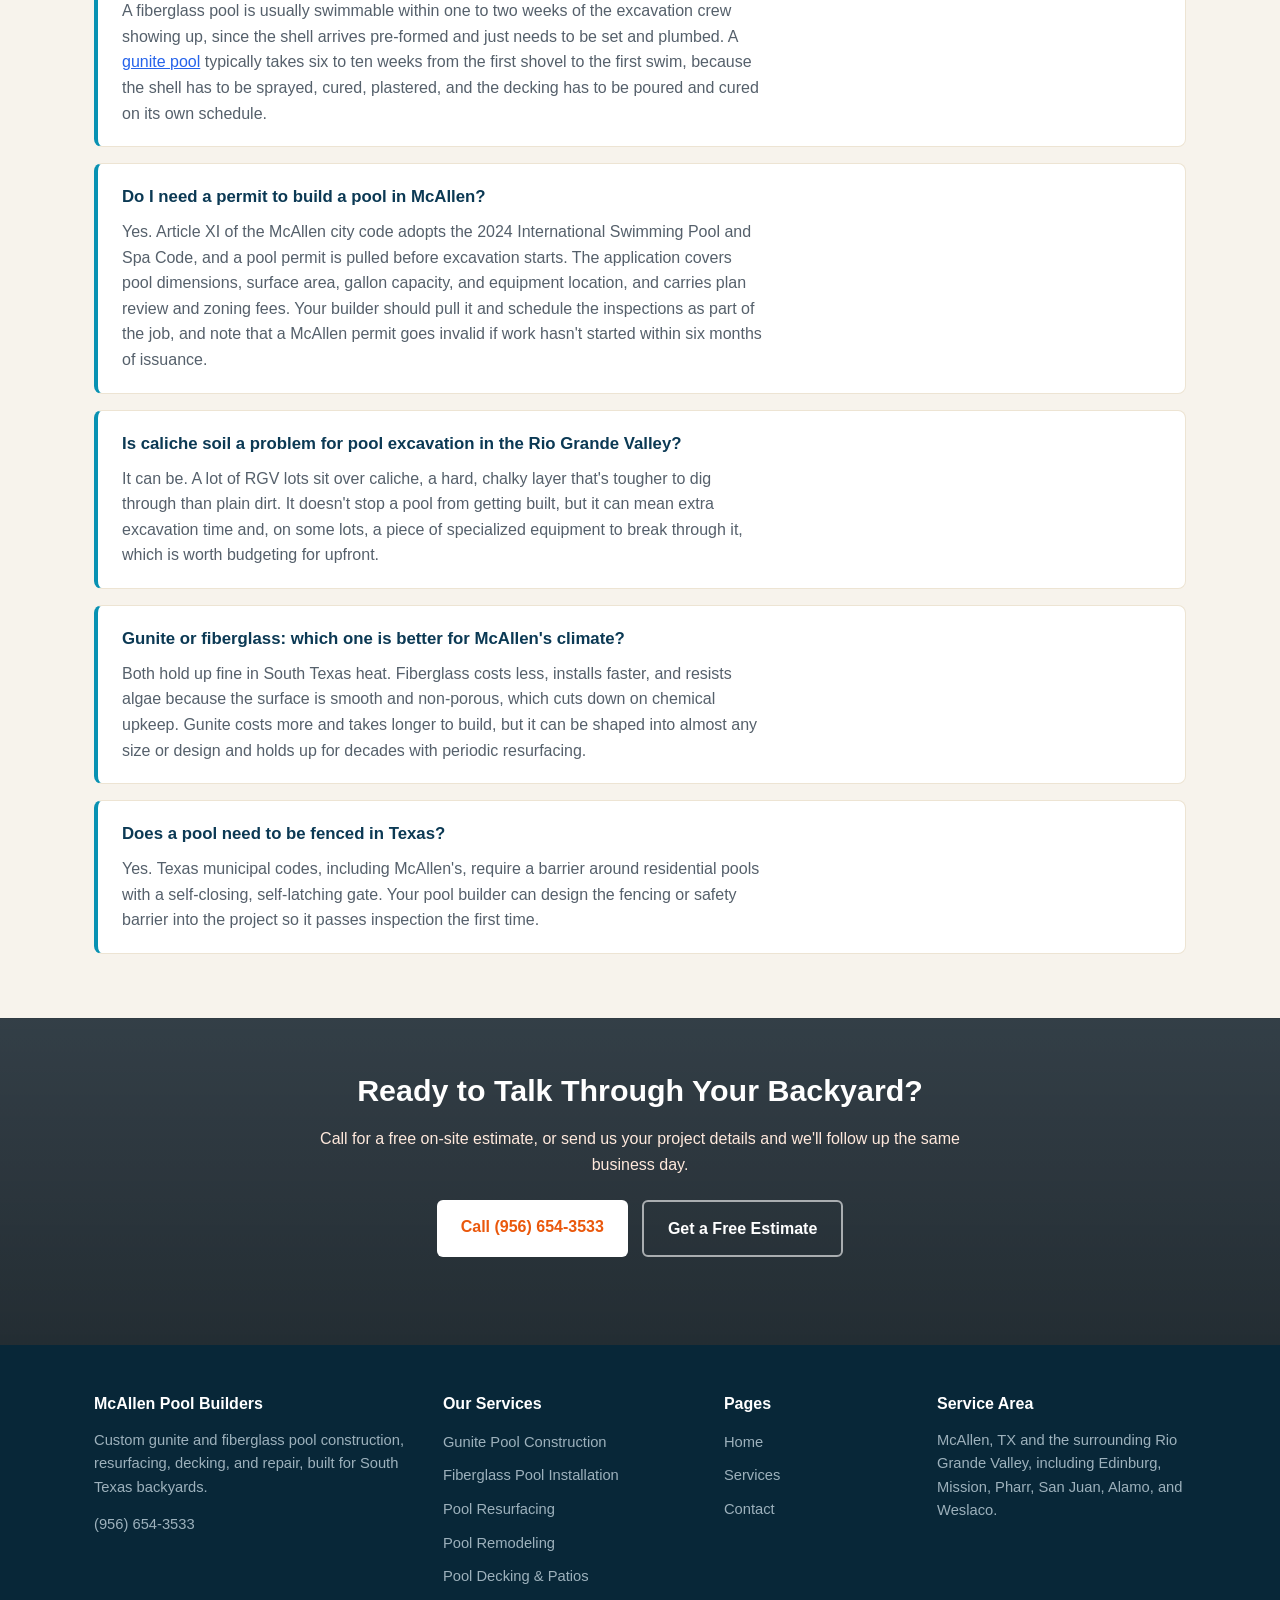
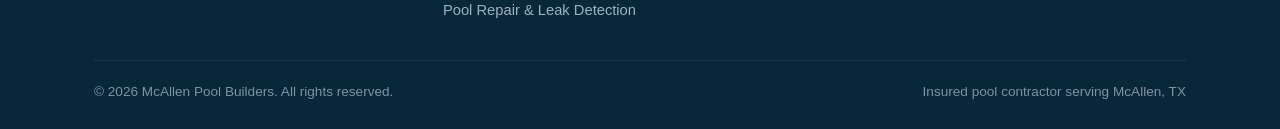
==== commit 250306ef: "Add contextual internal links with descriptive anchor text (A3)" ====
--- a/index.html
+++ b/index.html
@@ -1,13 +1,14 @@
 <!DOCTYPE html>
+
 <html lang="en">
 <head>
-  <link rel="canonical" href="https://www.mcallenpoolbuilders.com/">
-<meta charset="UTF-8">
-<meta name="viewport" content="width=device-width, initial-scale=1.0">
-  <meta name="google-site-verification" content="3usnAA2Hc35Qdj6KDBo5ALiQiFgTye6iGPglAsky8vU" />
+<link href="https://www.mcallenpoolbuilders.com/" rel="canonical"/>
+<meta charset="utf-8"/>
+<meta content="width=device-width, initial-scale=1.0" name="viewport"/>
+<meta content="3usnAA2Hc35Qdj6KDBo5ALiQiFgTye6iGPglAsky8vU" name="google-site-verification">
 <title>Pool Builder in McAllen, TX | Gunite &amp; Fiberglass Pools</title>
-<meta name="description" content="Custom pool builder in McAllen, TX. Gunite and fiberglass pools built for South Texas heat. Call for a free on-site estimate today.">
-<link rel="stylesheet" href="styles.css">
+<meta content="Custom pool builder in McAllen, TX. Gunite and fiberglass pools built for South Texas heat. Call for a free on-site estimate today." name="description"/>
+<link href="styles.css" rel="stylesheet"/>
 <script type="application/ld+json">
 {
   "@context": "https://schema.org",
@@ -63,260 +64,247 @@
   ]
 }
 </script>
-</head>
+</meta></head>
 <body>
-
 <nav class="site-nav">
-  <div class="nav-inner">
-    <a href="/" class="nav-logo">McAllen <span>Pool</span> Builders</a>
-    <ul class="nav-links">
-      <li><a href="/">Home</a></li>
-      <li class="has-dropdown">
-        <a href="services.html">Services</a>
-        <div class="dropdown-menu">
-          <ul class="dropdown-menu-list">
-          <li><a href="gunite-pool-construction-mcallen.html">Gunite Pool Construction</a></li>
-          <li><a href="fiberglass-pool-installation-mcallen.html">Fiberglass Pool Installation</a></li>
-          <li><a href="pool-resurfacing-mcallen.html">Pool Resurfacing &amp; Replastering</a></li>
-          <li><a href="pool-remodeling-mcallen.html">Pool Remodeling</a></li>
-          <li><a href="pool-decking-mcallen.html">Pool Decking &amp; Patios</a></li>
-          <li><a href="pool-leak-detection-mcallen.html">Pool Repair &amp; Leak Detection</a></li>
-          </ul>
-        </div>
-      </li>
-      <li><a href="contact.html">Contact</a></li>
-    </ul>
-    <a href="tel:+19566543533" class="nav-cta">Call (956) 654-3533</a>
-  </div>
+<div class="nav-inner">
+<a class="nav-logo" href="/">McAllen <span>Pool</span> Builders</a>
+<ul class="nav-links">
+<li><a href="/">Home</a></li>
+<li class="has-dropdown">
+<a href="services.html">Services</a>
+<div class="dropdown-menu">
+<ul class="dropdown-menu-list">
+<li><a href="gunite-pool-construction-mcallen.html">Gunite Pool Construction</a></li>
+<li><a href="fiberglass-pool-installation-mcallen.html">Fiberglass Pool Installation</a></li>
+<li><a href="pool-resurfacing-mcallen.html">Pool Resurfacing &amp; Replastering</a></li>
+<li><a href="pool-remodeling-mcallen.html">Pool Remodeling</a></li>
+<li><a href="pool-decking-mcallen.html">Pool Decking &amp; Patios</a></li>
+<li><a href="pool-leak-detection-mcallen.html">Pool Repair &amp; Leak Detection</a></li>
+</ul>
+</div>
+</li>
+<li><a href="contact.html">Contact</a></li>
+</ul>
+<a class="nav-cta" href="tel:+19566543533">Call (956) 654-3533</a>
+</div>
 </nav>
-
 <header class="hero">
-  <div class="container hero-grid">
-    <div>
-      <span class="hero-badge">Serving McAllen &amp; the Rio Grande Valley</span>
-      <h1>Custom Pool Builder in McAllen, TX</h1>
-      <p class="lead">Gunite and fiberglass pools designed and built for South Texas backyards &mdash; from the first excavation shovel to the day you jump in.</p>
-      <div class="hero-ctas">
-        <a href="tel:+19566543533" class="btn btn-primary">Call Now for a Free Estimate</a>
-        <a href="contact.html" class="btn btn-secondary">Request a Quote Online</a>
-      </div>
-    </div>
-    <div class="hero-image">
-      <img src="https://images.pexels.com/photos/28652349/pexels-photo-28652349.jpeg?auto=compress&cs=tinysrgb&w=1200" alt="Pool builder McAllen backyard pool at a modern home">
-    </div>
-  </div>
+<div class="container hero-grid">
+<div>
+<span class="hero-badge">Serving McAllen &amp; the Rio Grande Valley</span>
+<h1>Custom Pool Builder in McAllen, TX</h1>
+<p class="lead">Gunite and fiberglass pools designed and built for South Texas backyards — from the first excavation shovel to the day you jump in.</p>
+<div class="hero-ctas">
+<a class="btn btn-primary" href="tel:+19566543533">Call Now for a Free Estimate</a>
+<a class="btn btn-secondary" href="contact.html">Request a Quote Online</a>
+</div>
+</div>
+<div class="hero-image">
+<img alt="Pool builder McAllen backyard pool at a modern home" src="https://images.pexels.com/photos/28652349/pexels-photo-28652349.jpeg?auto=compress&amp;cs=tinysrgb&amp;w=1200"/>
+</div>
+</div>
 </header>
-
 <section class="section-white">
-  <div class="container two-col">
-    <div>
-      <span class="eyebrow">What We Do</span>
-      <h2>What Is Pool Building in McAllen?</h2>
-      <p>Pool building covers everything between an empty backyard and a finished swimming pool: excavation, structural work (steel and gunite, or a fiberglass shell), plumbing, electrical, decking, and the final fill and startup. In McAllen, that also means working around caliche soil, permitting through the city, and building in a way that holds up to summer heat that regularly tops 100&deg;F.</p>
-      <p>Homeowners across the Rio Grande Valley bring in a pool builder for a brand-new inground pool, a fiberglass shell install, or a full remodel of an aging pool that's cracking, leaking, or just outdated. Whichever one you need, the process starts with a site visit to look at your yard, soil, and drainage before any digging happens.</p>
-    </div>
-    <div>
-      <img src="https://images.pexels.com/photos/34378030/pexels-photo-34378030.jpeg?auto=compress&cs=tinysrgb&w=900" alt="Finished custom pool with water feature at a McAllen home">
-    </div>
-  </div>
-</section>
-
+<div class="container two-col">
+<div>
+<span class="eyebrow">What We Do</span>
+<h2>What Is Pool Building in McAllen?</h2>
+<p>Pool building covers everything between an empty backyard and a finished swimming pool: excavation, structural work (steel and gunite, or a fiberglass shell), plumbing, electrical, decking, and the final fill and startup. In McAllen, that also means working around caliche soil, permitting through the city, and building in a way that holds up to summer heat that regularly tops 100°F.</p>
+<p>Homeowners across the Rio Grande Valley bring in a pool builder for a brand-new inground pool, a fiberglass shell install, or a full remodel of an aging pool that's cracking, leaking, or just outdated. Whichever one you need, the process starts with a site visit to look at your yard, soil, and drainage before any digging happens.</p>
+</div>
+<div>
+<img alt="Finished custom pool with water feature at a McAllen home" src="https://images.pexels.com/photos/34378030/pexels-photo-34378030.jpeg?auto=compress&amp;cs=tinysrgb&amp;w=900"/>
+</div>
+</div>
+</section>
 <section class="section-sand">
-  <div class="container">
-    <span class="eyebrow">What We Handle</span>
-    <h2>Pool Services We Offer in McAllen</h2>
-    <p>Six services covering the whole life of a backyard pool, from an empty lot to a twenty-year-old shell that needs bringing back.</p>
-    <div class="card-grid" style="margin-top:26px;">
-      <div class="card">
-        <h3><a href="gunite-pool-construction-mcallen.html" style="color: #2563eb; text-decoration: underline;">Gunite Pool Construction</a></h3>
-        <p>A custom shell built on site with steel and sprayed concrete. Any shape, any depth, and a structure that commonly lasts 50 years.</p>
-      </div>
-      <div class="card">
-        <h3><a href="https://birminghampoolpros.com/" style="color: #2563eb; text-decoration: underline;">Fiberglass Pool Installation</a></h3>
-        <p>A pre-formed shell set, plumbed, and swimmable in one to two weeks, with a surface our hard water can't etch.</p>
-      </div>
-      <div class="card">
-        <h3><a href="pool-resurfacing-mcallen.html" style="color: #2563eb; text-decoration: underline;">Pool Resurfacing</a></h3>
-        <p>New plaster, quartz, or pebble when the old finish turns rough, flakes, or stains past what an acid wash can fix.</p>
-      </div>
-      <div class="card">
-        <h3><a href="pool-remodeling-mcallen.html" style="color: #2563eb; text-decoration: underline;">Pool Remodeling</a></h3>
-        <p>Tile, coping, decking, equipment, and shape changes like a sun shelf or attached spa, done in one drained window.</p>
-      </div>
-      <div class="card">
-        <h3><a href="pool-decking-mcallen.html" style="color: #2563eb; text-decoration: underline;">Pool Decking &amp; Patios</a></h3>
-        <p>Concrete, pavers, or travertine, chosen so the surface stays walkable barefoot through a McAllen August.</p>
-      </div>
-      <div class="card">
-        <h3><a href="pool-leak-detection-mcallen.html" style="color: #2563eb; text-decoration: underline;">Pool Repair &amp; Leak Detection</a></h3>
-        <p>Pressure and dye testing to find where water is going, plus the free bucket test that tells you if it's a leak at all.</p>
-      </div>
-    </div>
-  </div>
-</section>
-
+<div class="container">
+<span class="eyebrow">What We Handle</span>
+<h2>Pool Services We Offer in McAllen</h2>
+<p>Six services covering the whole life of a backyard pool, from an empty lot to a twenty-year-old shell that needs bringing back.</p>
+<div class="card-grid" style="margin-top:26px;">
+<div class="card">
+<h3><a href="gunite-pool-construction-mcallen.html" style="color: #2563eb; text-decoration: underline;">Gunite Pool Construction</a></h3>
+<p>A custom shell built on site with steel and sprayed concrete. Any shape, any depth, and a structure that commonly lasts 50 years.</p>
+</div>
+<div class="card">
+<h3><a href="https://birminghampoolpros.com/" style="color: #2563eb; text-decoration: underline;">Fiberglass Pool Installation</a></h3>
+<p>A pre-formed shell set, plumbed, and swimmable in one to two weeks, with a surface our hard water can't etch.</p>
+</div>
+<div class="card">
+<h3><a href="pool-resurfacing-mcallen.html" style="color: #2563eb; text-decoration: underline;">Pool Resurfacing</a></h3>
+<p>New plaster, quartz, or pebble when the old finish turns rough, flakes, or stains past what an acid wash can fix.</p>
+</div>
+<div class="card">
+<h3><a href="pool-remodeling-mcallen.html" style="color: #2563eb; text-decoration: underline;">Pool Remodeling</a></h3>
+<p>Tile, coping, decking, equipment, and shape changes like a sun shelf or attached spa, done in one drained window.</p>
+</div>
+<div class="card">
+<h3><a href="pool-decking-mcallen.html" style="color: #2563eb; text-decoration: underline;">Pool Decking &amp; Patios</a></h3>
+<p>Concrete, pavers, or travertine, chosen so the surface stays walkable barefoot through a McAllen August.</p>
+</div>
+<div class="card">
+<h3><a href="pool-leak-detection-mcallen.html" style="color: #2563eb; text-decoration: underline;">Pool Repair &amp; Leak Detection</a></h3>
+<p>Pressure and dye testing to find where water is going, plus the free bucket test that tells you if it's a leak at all.</p>
+</div>
+</div>
+</div>
+</section>
 <section class="section-white">
-  <div class="container two-col">
-    <div>
-      <img src="https://images.pexels.com/photos/261410/pexels-photo-261410.jpeg?auto=compress&cs=tinysrgb&w=900" alt="Backyard inground pool with paver deck and lounge chairs">
-    </div>
-    <div>
-      <span class="eyebrow">Signs It's Time</span>
-      <h2>When Do You Need a Pool Builder in McAllen?</h2>
-      <ul class="trigger-list">
-        <li>You're planning a new backyard pool and want a design that fits your lot size and how your family actually uses the yard.</li>
-        <li>Your existing pool is losing water, has visible cracks in the plaster or shell, or the tile line is peeling.</li>
-        <li>You want to switch from an above-ground pool to a permanent inground gunite or fiberglass pool.</li>
-        <li>Summer temperatures in McAllen are pushing past 100&deg;F for weeks at a time and your family needs a way to actually use the backyard.</li>
-        <li>You're remodeling your outdoor space and want the pool, decking, and landscaping designed together instead of patched together over time.</li>
-      </ul>
-    </div>
-  </div>
-</section>
-
+<div class="container two-col">
+<div>
+<img alt="Backyard inground pool with paver deck and lounge chairs" src="https://images.pexels.com/photos/261410/pexels-photo-261410.jpeg?auto=compress&amp;cs=tinysrgb&amp;w=900"/>
+</div>
+<div>
+<span class="eyebrow">Signs It's Time</span>
+<h2>When Do You Need a Pool Builder in McAllen?</h2>
+<ul class="trigger-list">
+<li>You're planning a new backyard pool and want a design that fits your lot size and how your family actually uses the yard.</li>
+<li>Your existing pool is losing water, has visible cracks in the plaster or shell, or the tile line is peeling.</li>
+<li>You want to switch from an above-ground pool to a permanent inground gunite or <a href="fiberglass-pool-installation-mcallen.html" style="color: #2563eb; text-decoration: underline;">fiberglass pool</a>.</li>
+<li>Summer temperatures in McAllen are pushing past 100°F for weeks at a time and your family needs a way to actually use the backyard.</li>
+<li>You're remodeling your outdoor space and want the pool, decking, and landscaping designed together instead of patched together over time.</li>
+</ul>
+</div>
+</div>
+</section>
 <section class="section-sand">
-  <div class="container two-col">
-    <div>
-      <span class="eyebrow">The Process</span>
-      <h2>How Pool Building Works in McAllen</h2>
-      <p>The process starts with a site visit and a design consultation, where we walk your yard, check soil conditions, and talk through size, depth, and features. From there, we pull the required swimming pool permit through the City of McAllen and schedule inspections at each stage.</p>
-      <p>Excavation comes next. Because a lot of Rio Grande Valley lots sit over caliche, a dense chalky layer under the topsoil, this step can take longer than it would on plain dirt. For gunite pools, steel rebar goes in first, followed by the gunite shell, a curing period, interior finish, and decking. Fiberglass installs move faster since the shell arrives pre-formed and just needs to be set, leveled, and plumbed.</p>
-    </div>
-    <div>
-      <img src="https://images.pexels.com/photos/36847988/pexels-photo-36847988.jpeg?auto=compress&cs=tinysrgb&w=900" alt="Pool builder in McAllen pouring concrete during pool construction">
-    </div>
-  </div>
-</section>
-
+<div class="container two-col">
+<div>
+<span class="eyebrow">The Process</span>
+<h2>How Pool Building Works in McAllen</h2>
+<p>The process starts with a site visit and a design consultation, where we walk your yard, check soil conditions, and talk through size, depth, and features. From there, we pull the required swimming pool permit through the City of McAllen and schedule inspections at each stage.</p>
+<p>Excavation comes next. Because a lot of Rio Grande Valley lots sit over caliche, a dense chalky layer under the topsoil, this step can take longer than it would on plain dirt. For gunite pools, steel rebar goes in first, followed by the gunite shell, a curing period, interior finish, and decking. Fiberglass installs move faster since the shell arrives pre-formed and just needs to be set, leveled, and plumbed.</p>
+</div>
+<div>
+<img alt="Pool builder in McAllen pouring concrete during pool construction" src="https://images.pexels.com/photos/36847988/pexels-photo-36847988.jpeg?auto=compress&amp;cs=tinysrgb&amp;w=900"/>
+</div>
+</div>
+</section>
 <section class="section-white">
-  <div class="container">
-    <span class="eyebrow">Why Us</span>
-    <h2>Why McAllen Residents Choose Us</h2>
-    <div class="card-grid" style="margin-bottom:32px;">
-      <div class="card">
-        <h3>We Handle the Permit</h3>
-        <p>We pull the required City of McAllen swimming pool permit and schedule every inspection so you're not the one chasing down city paperwork mid-project.</p>
-      </div>
-      <div class="card">
-        <h3>We Know RGV Soil</h3>
-        <p>Caliche shows up on a lot of Valley lots. We plan excavation equipment and timelines around it instead of getting surprised halfway through the dig.</p>
-      </div>
-      <div class="card">
-        <h3>Direct Phone Line</h3>
-        <p>You call one number and reach the team building your pool &mdash; not a call center reading a script off a screen.</p>
-      </div>
-    </div>
-    <img src="https://images.pexels.com/photos/8143671/pexels-photo-8143671.jpeg?auto=compress&cs=tinysrgb&w=1200" alt="Custom backyard pool and patio at a McAllen-area home" style="border-radius:10px; width:100%; max-height:420px; object-fit:cover;">
-  </div>
-</section>
-
+<div class="container">
+<span class="eyebrow">Why Us</span>
+<h2>Why McAllen Residents Choose Us</h2>
+<div class="card-grid" style="margin-bottom:32px;">
+<div class="card">
+<h3>We Handle the Permit</h3>
+<p>We pull the required City of McAllen swimming pool permit and schedule every inspection so you're not the one chasing down city paperwork mid-project.</p>
+</div>
+<div class="card">
+<h3>We Know RGV Soil</h3>
+<p>Caliche shows up on a lot of Valley lots. We plan excavation equipment and timelines around it instead of getting surprised halfway through the dig.</p>
+</div>
+<div class="card">
+<h3>Direct Phone Line</h3>
+<p>You call one number and reach the team building your pool — not a call center reading a script off a screen.</p>
+</div>
+</div>
+<img alt="Custom backyard pool and patio at a McAllen-area home" src="https://images.pexels.com/photos/8143671/pexels-photo-8143671.jpeg?auto=compress&amp;cs=tinysrgb&amp;w=1200" style="border-radius:10px; width:100%; max-height:420px; object-fit:cover;"/>
+</div>
+</section>
 <section class="section-sand">
-  <div class="container two-col">
-    <div>
-      <span class="eyebrow">Investment</span>
-      <h2>How Much Does a Pool Cost in McAllen?</h2>
-      <p>Fiberglass pools typically run between $20,000 and $40,000 depending on the shell size and depth you choose. Custom gunite pools run higher, generally $50,000 to $100,000, since each one is excavated, framed with steel, and shaped on site rather than dropped in as a pre-made shell.</p>
-      <p>A few things move those numbers in either direction: caliche excavation, decking material and square footage, water features like a spa or waterfall, and how far your yard is from the street access a crew needs for equipment. We walk through your specific cost factors during the free on-site estimate, not after the contract is signed.</p>
-    </div>
-    <div>
-      <img src="https://images.pexels.com/photos/2876753/pexels-photo-2876753.jpeg?auto=compress&cs=tinysrgb&w=900" alt="Aerial view of a finished pool edge and deck">
-    </div>
-  </div>
-</section>
-
+<div class="container two-col">
+<div>
+<span class="eyebrow">Investment</span>
+<h2>How Much Does a Pool Cost in McAllen?</h2>
+<p>Fiberglass pools typically run between $20,000 and $40,000 depending on the shell size and depth you choose. Custom gunite pools run higher, generally $50,000 to $100,000, since each one is excavated, framed with steel, and shaped on site rather than dropped in as a pre-made shell.</p>
+<p>A few things move those numbers in either direction: caliche excavation, decking material and square footage, water features like a spa or waterfall, and how far your yard is from the street access a crew needs for equipment. We walk through your specific cost factors during the free on-site estimate, not after the contract is signed.</p>
+</div>
+<div>
+<img alt="Aerial view of a finished pool edge and deck" src="https://images.pexels.com/photos/2876753/pexels-photo-2876753.jpeg?auto=compress&amp;cs=tinysrgb&amp;w=900"/>
+</div>
+</div>
+</section>
 <section class="section-white">
-  <div class="container two-col">
-    <div>
-      <img src="https://images.pexels.com/photos/9056658/pexels-photo-9056658.jpeg?auto=compress&cs=tinysrgb&w=900" alt="Backyard pool with stone deck and hammock">
-    </div>
-    <div>
-      <span class="eyebrow">Self-Check</span>
-      <h2>Is a Pool Right for You?</h2>
-      <p>A pool makes sense if you're planning to stay in your McAllen home for several years, since it's a backyard investment that pays off in daily use during a swim season that runs from March through November here. It's also a good fit if your family already spends a lot of time outdoors and the summer heat is the main thing keeping you inside.</p>
-      <p>It's worth waiting on if you're planning to move within a year or two, or if your yard has serious drainage problems that need fixing first &mdash; a good pool builder will flag that during the site visit rather than build around it.</p>
-    </div>
-  </div>
-</section>
-
+<div class="container two-col">
+<div>
+<img alt="Backyard pool with stone deck and hammock" src="https://images.pexels.com/photos/9056658/pexels-photo-9056658.jpeg?auto=compress&amp;cs=tinysrgb&amp;w=900"/>
+</div>
+<div>
+<span class="eyebrow">Self-Check</span>
+<h2>Is a Pool Right for You?</h2>
+<p>A pool makes sense if you're planning to stay in your McAllen home for several years, since it's a backyard investment that pays off in daily use during a swim season that runs from March through November here. It's also a good fit if your family already spends a lot of time outdoors and the summer heat is the main thing keeping you inside.</p>
+<p>It's worth waiting on if you're planning to move within a year or two, or if your yard has serious drainage problems that need fixing first — a good pool builder will flag that during the site visit rather than build around it.</p>
+</div>
+</div>
+</section>
 <section class="section-sand">
-  <div class="container">
-    <span class="eyebrow">Questions</span>
-    <h2>Frequently Asked Questions</h2>
-    <img src="https://images.pexels.com/photos/8134745/pexels-photo-8134745.jpeg?auto=compress&cs=tinysrgb&w=1200" alt="Modern custom pool built alongside a McAllen-area home" style="border-radius:10px; width:100%; max-height:420px; object-fit:cover; margin-bottom:32px;">
-    <div class="faq-grid">
-      <div class="faq-card">
-        <h3>How long does it take to build a pool in McAllen?</h3>
-        <p>A fiberglass pool is usually swimmable within one to two weeks of the excavation crew showing up, since the shell arrives pre-formed and just needs to be set and plumbed. A gunite pool typically takes six to ten weeks from the first shovel to the first swim, because the shell has to be sprayed, cured, plastered, and the decking has to be poured and cured on its own schedule.</p>
-      </div>
-      <div class="faq-card">
-        <h3>Do I need a permit to build a pool in McAllen?</h3>
-        <p>Yes. Article XI of the McAllen city code adopts the 2024 International Swimming Pool and Spa Code, and a pool permit is pulled before excavation starts. The application covers pool dimensions, surface area, gallon capacity, and equipment location, and carries plan review and zoning fees. Your builder should pull it and schedule the inspections as part of the job, and note that a McAllen permit goes invalid if work hasn't started within six months of issuance.</p>
-      </div>
-      <div class="faq-card">
-        <h3>Is caliche soil a problem for pool excavation in the Rio Grande Valley?</h3>
-        <p>It can be. A lot of RGV lots sit over caliche, a hard, chalky layer that's tougher to dig through than plain dirt. It doesn't stop a pool from getting built, but it can mean extra excavation time and, on some lots, a piece of specialized equipment to break through it, which is worth budgeting for upfront.</p>
-      </div>
-      <div class="faq-card">
-        <h3>Gunite or fiberglass: which one is better for McAllen's climate?</h3>
-        <p>Both hold up fine in South Texas heat. Fiberglass costs less, installs faster, and resists algae because the surface is smooth and non-porous, which cuts down on chemical upkeep. Gunite costs more and takes longer to build, but it can be shaped into almost any size or design and holds up for decades with periodic resurfacing.</p>
-      </div>
-      <div class="faq-card">
-        <h3>Does a pool need to be fenced in Texas?</h3>
-        <p>Yes. Texas municipal codes, including McAllen's, require a barrier around residential pools with a self-closing, self-latching gate. Your pool builder can design the fencing or safety barrier into the project so it passes inspection the first time.</p>
-      </div>
-    </div>
-  </div>
-</section>
-
-<section class="cta-banner" style="background-image: linear-gradient(rgba(11,57,84,0.82), rgba(8,39,56,0.88)), url('https://images.pexels.com/photos/261101/pexels-photo-261101.jpeg?auto=compress&cs=tinysrgb&w=1600'); background-size: cover; background-position: center;">
-  <div class="container">
-    <h2>Ready to Talk Through Your Backyard?</h2>
-    <p>Call for a free on-site estimate, or send us your project details and we'll follow up the same business day.</p>
-    <div class="hero-ctas" style="justify-content:center;">
-      <a href="tel:+19566543533" class="btn" style="background:#fff;color:#ea580c;">Call (956) 654-3533</a>
-      <a href="contact.html" class="btn btn-secondary">Get a Free Estimate</a>
-    </div>
-  </div>
-</section>
-
+<div class="container">
+<span class="eyebrow">Questions</span>
+<h2>Frequently Asked Questions</h2>
+<img alt="Modern custom pool built alongside a McAllen-area home" src="https://images.pexels.com/photos/8134745/pexels-photo-8134745.jpeg?auto=compress&amp;cs=tinysrgb&amp;w=1200" style="border-radius:10px; width:100%; max-height:420px; object-fit:cover; margin-bottom:32px;"/>
+<div class="faq-grid">
+<div class="faq-card">
+<h3>How long does it take to build a pool in McAllen?</h3>
+<p>A fiberglass pool is usually swimmable within one to two weeks of the excavation crew showing up, since the shell arrives pre-formed and just needs to be set and plumbed. A <a href="gunite-pool-construction-mcallen.html" style="color: #2563eb; text-decoration: underline;">gunite pool</a> typically takes six to ten weeks from the first shovel to the first swim, because the shell has to be sprayed, cured, plastered, and the decking has to be poured and cured on its own schedule.</p>
+</div>
+<div class="faq-card">
+<h3>Do I need a permit to build a pool in McAllen?</h3>
+<p>Yes. Article XI of the McAllen city code adopts the 2024 International Swimming Pool and Spa Code, and a pool permit is pulled before excavation starts. The application covers pool dimensions, surface area, gallon capacity, and equipment location, and carries plan review and zoning fees. Your builder should pull it and schedule the inspections as part of the job, and note that a McAllen permit goes invalid if work hasn't started within six months of issuance.</p>
+</div>
+<div class="faq-card">
+<h3>Is caliche soil a problem for pool excavation in the Rio Grande Valley?</h3>
+<p>It can be. A lot of RGV lots sit over caliche, a hard, chalky layer that's tougher to dig through than plain dirt. It doesn't stop a pool from getting built, but it can mean extra excavation time and, on some lots, a piece of specialized equipment to break through it, which is worth budgeting for upfront.</p>
+</div>
+<div class="faq-card">
+<h3>Gunite or fiberglass: which one is better for McAllen's climate?</h3>
+<p>Both hold up fine in South Texas heat. Fiberglass costs less, installs faster, and resists algae because the surface is smooth and non-porous, which cuts down on chemical upkeep. Gunite costs more and takes longer to build, but it can be shaped into almost any size or design and holds up for decades with periodic resurfacing.</p>
+</div>
+<div class="faq-card">
+<h3>Does a pool need to be fenced in Texas?</h3>
+<p>Yes. Texas municipal codes, including McAllen's, require a barrier around residential pools with a self-closing, self-latching gate. Your pool builder can design the fencing or safety barrier into the project so it passes inspection the first time.</p>
+</div>
+</div>
+</div>
+</section>
+<section class="cta-banner" style="background-image: linear-gradient(rgba(11,57,84,0.82), rgba(8,39,56,0.88)), url('https://images.pexels.com/photos/261101/pexels-photo-261101.jpeg?auto=compress&amp;cs=tinysrgb&amp;w=1600'); background-size: cover; background-position: center;">
+<div class="container">
+<h2>Ready to Talk Through Your Backyard?</h2>
+<p>Call for a free on-site estimate, or send us your project details and we'll follow up the same business day.</p>
+<div class="hero-ctas" style="justify-content:center;">
+<a class="btn" href="tel:+19566543533" style="background:#fff;color:#ea580c;">Call (956) 654-3533</a>
+<a class="btn btn-secondary" href="contact.html">Get a Free Estimate</a>
+</div>
+</div>
+</section>
 <footer>
-  <div class="container">
-    <div class="footer-grid">
-      <div>
-        <h4>McAllen Pool Builders</h4>
-        <p>Custom gunite and fiberglass pool construction, resurfacing, decking, and repair, built for South Texas backyards.</p>
-        <p><a href="tel:+19566543533">(956) 654-3533</a></p>
-      </div>
-      <div>
-        <h4>Our Services</h4>
-        <ul>
-          <li><a href="gunite-pool-construction-mcallen.html">Gunite Pool Construction</a></li>
-          <li><a href="fiberglass-pool-installation-mcallen.html">Fiberglass Pool Installation</a></li>
-          <li><a href="pool-resurfacing-mcallen.html">Pool Resurfacing</a></li>
-          <li><a href="pool-remodeling-mcallen.html">Pool Remodeling</a></li>
-          <li><a href="pool-decking-mcallen.html">Pool Decking &amp; Patios</a></li>
-          <li><a href="pool-leak-detection-mcallen.html">Pool Repair &amp; Leak Detection</a></li>
-        </ul>
-      </div>
-      <div>
-        <h4>Pages</h4>
-        <ul>
-          <li><a href="/">Home</a></li>
-          <li><a href="services.html">Services</a></li>
-          <li><a href="contact.html">Contact</a></li>
-        </ul>
-      </div>
-      <div>
-        <h4>Service Area</h4>
-        <p>McAllen, TX and the surrounding Rio Grande Valley, including Edinburg, Mission, Pharr, San Juan, Alamo, and Weslaco.</p>
-      </div>
-    </div>
-    <div class="footer-bottom">
-      <span>&copy; 2026 McAllen Pool Builders. All rights reserved.</span>
-      <span>Insured pool contractor serving McAllen, TX</span>
-    </div>
-  </div>
+<div class="container">
+<div class="footer-grid">
+<div>
+<h4>McAllen Pool Builders</h4>
+<p>Custom gunite and fiberglass pool construction, resurfacing, decking, and repair, built for South Texas backyards.</p>
+<p><a href="tel:+19566543533">(956) 654-3533</a></p>
+</div>
+<div>
+<h4>Our Services</h4>
+<ul>
+<li><a href="gunite-pool-construction-mcallen.html">Gunite Pool Construction</a></li>
+<li><a href="fiberglass-pool-installation-mcallen.html">Fiberglass Pool Installation</a></li>
+<li><a href="pool-resurfacing-mcallen.html">Pool Resurfacing</a></li>
+<li><a href="pool-remodeling-mcallen.html">Pool Remodeling</a></li>
+<li><a href="pool-decking-mcallen.html">Pool Decking &amp; Patios</a></li>
+<li><a href="pool-leak-detection-mcallen.html">Pool Repair &amp; Leak Detection</a></li>
+</ul>
+</div>
+<div>
+<h4>Pages</h4>
+<ul>
+<li><a href="/">Home</a></li>
+<li><a href="services.html">Services</a></li>
+<li><a href="contact.html">Contact</a></li>
+</ul>
+</div>
+<div>
+<h4>Service Area</h4>
+<p>McAllen, TX and the surrounding Rio Grande Valley, including Edinburg, Mission, Pharr, San Juan, Alamo, and Weslaco.</p>
+</div>
+</div>
+<div class="footer-bottom">
+<span>© 2026 McAllen Pool Builders. All rights reserved.</span>
+<span>Insured pool contractor serving McAllen, TX</span>
+</div>
+</div>
 </footer>
-
 </body>
 </html>
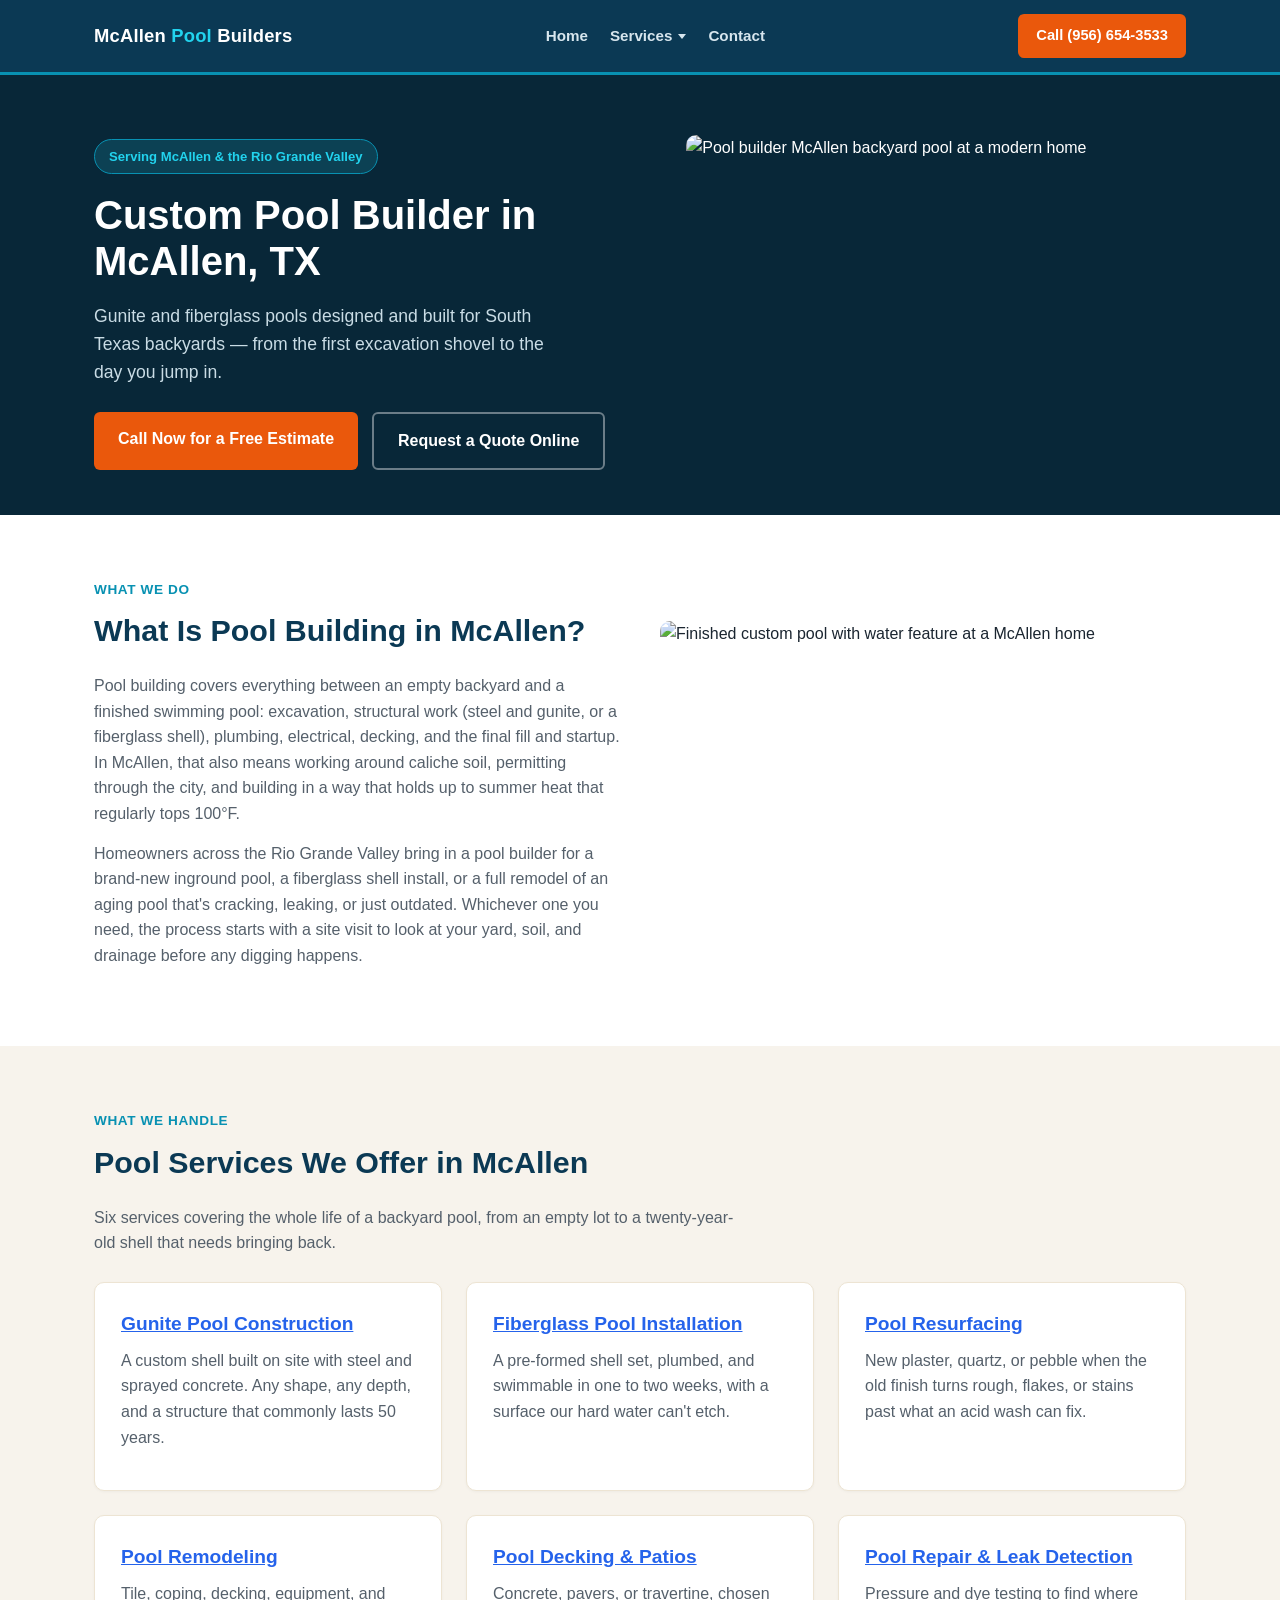
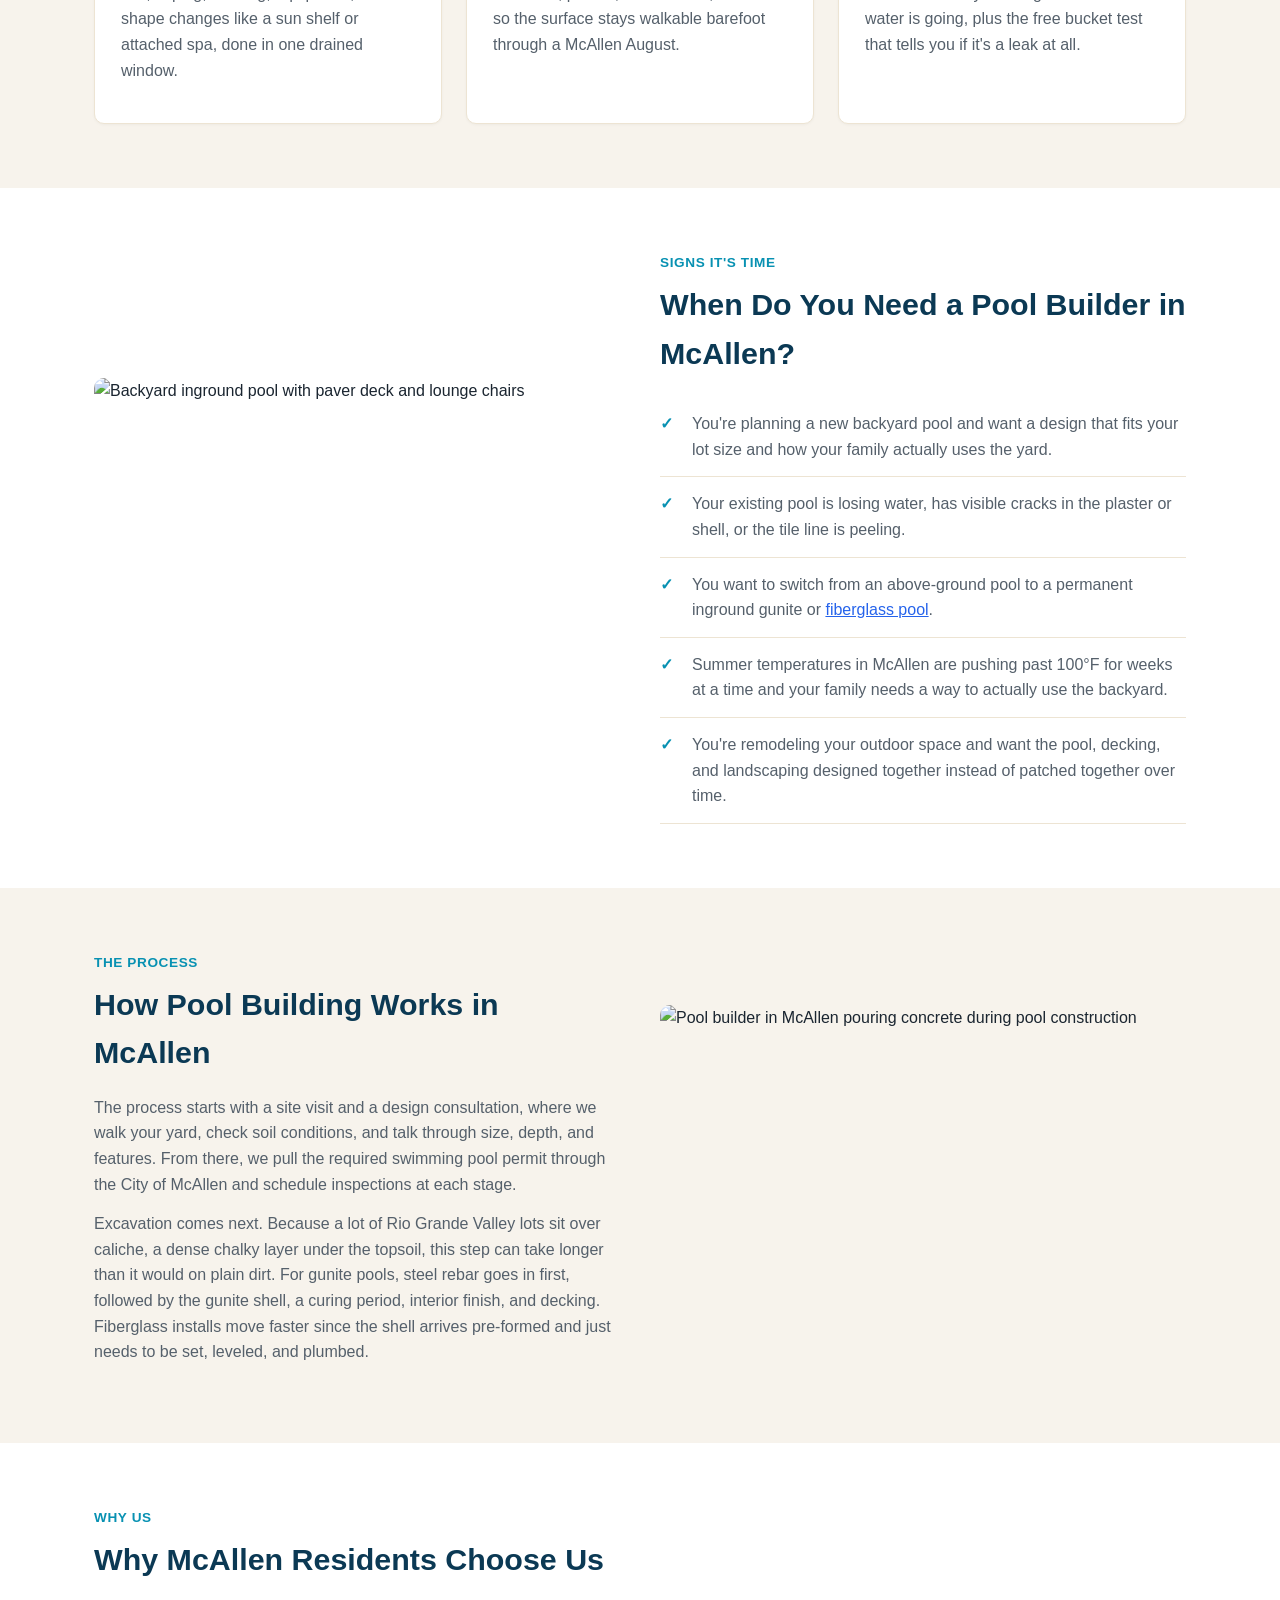
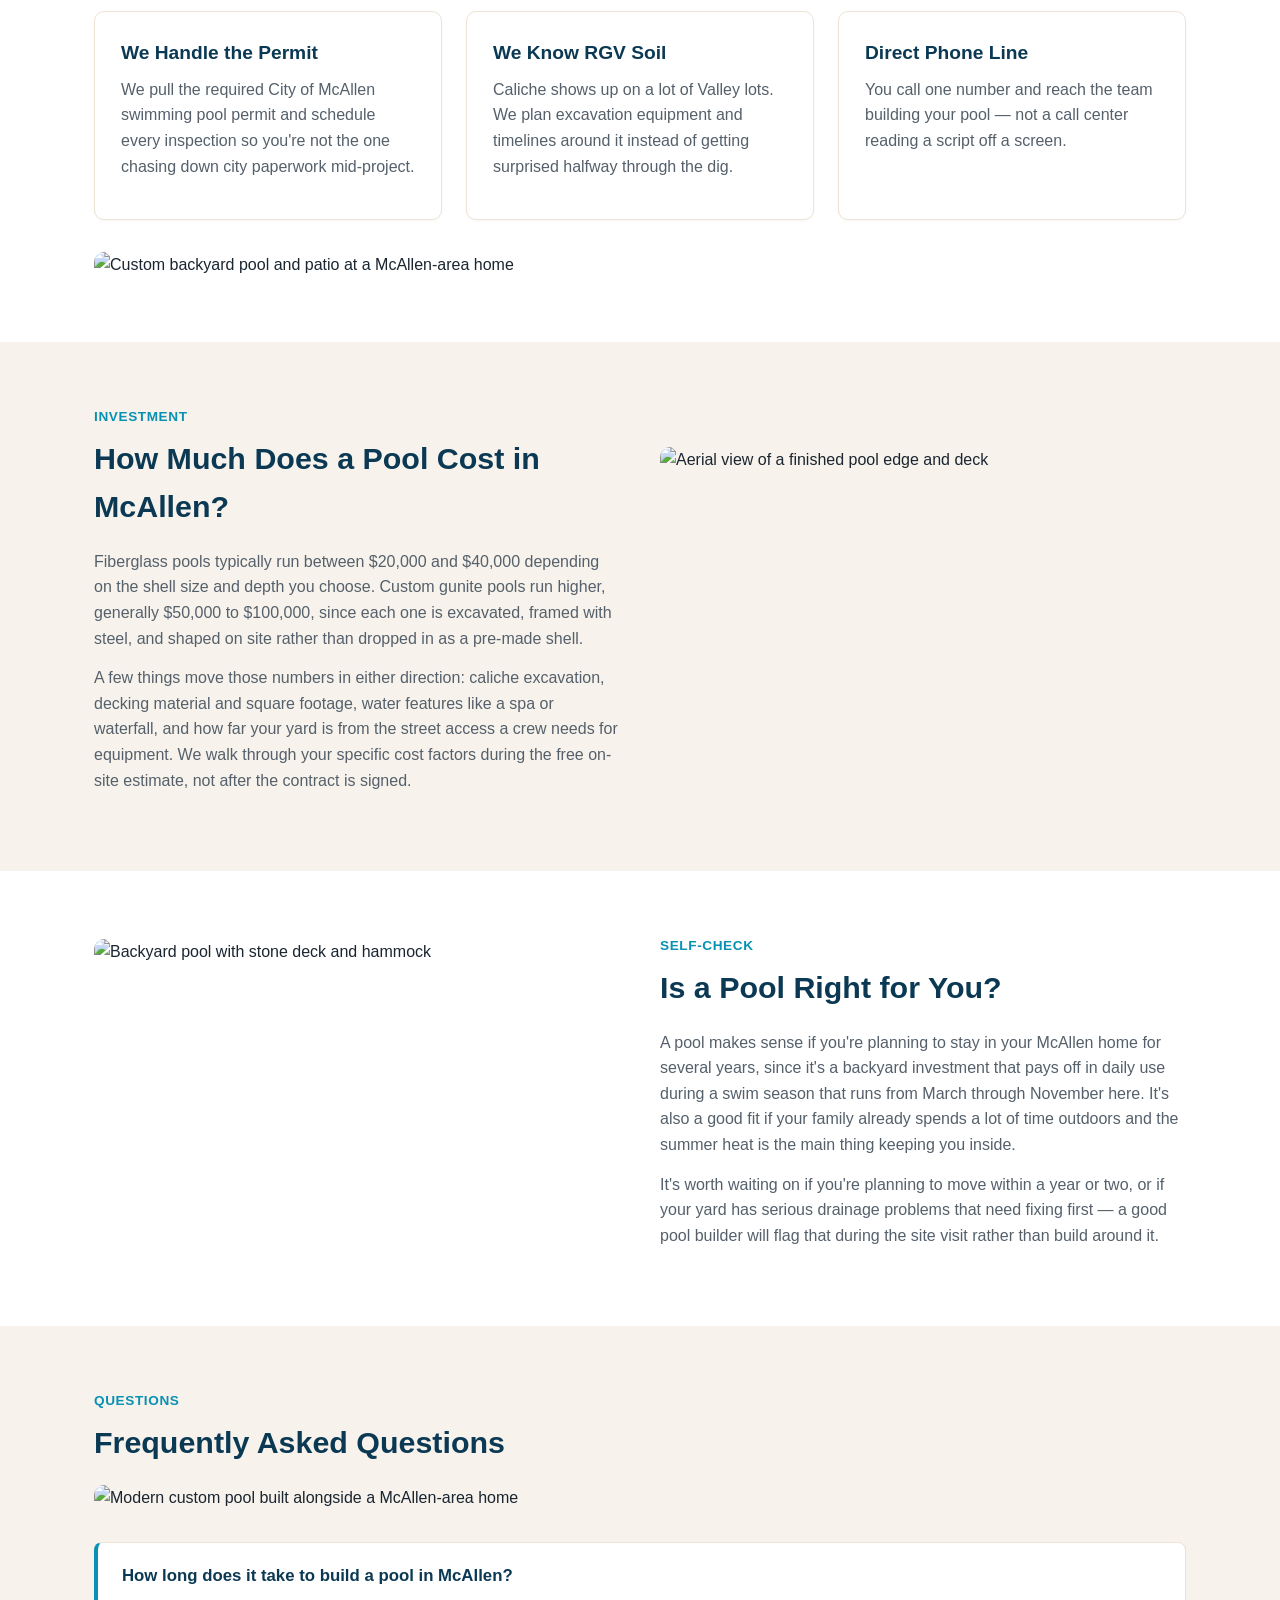
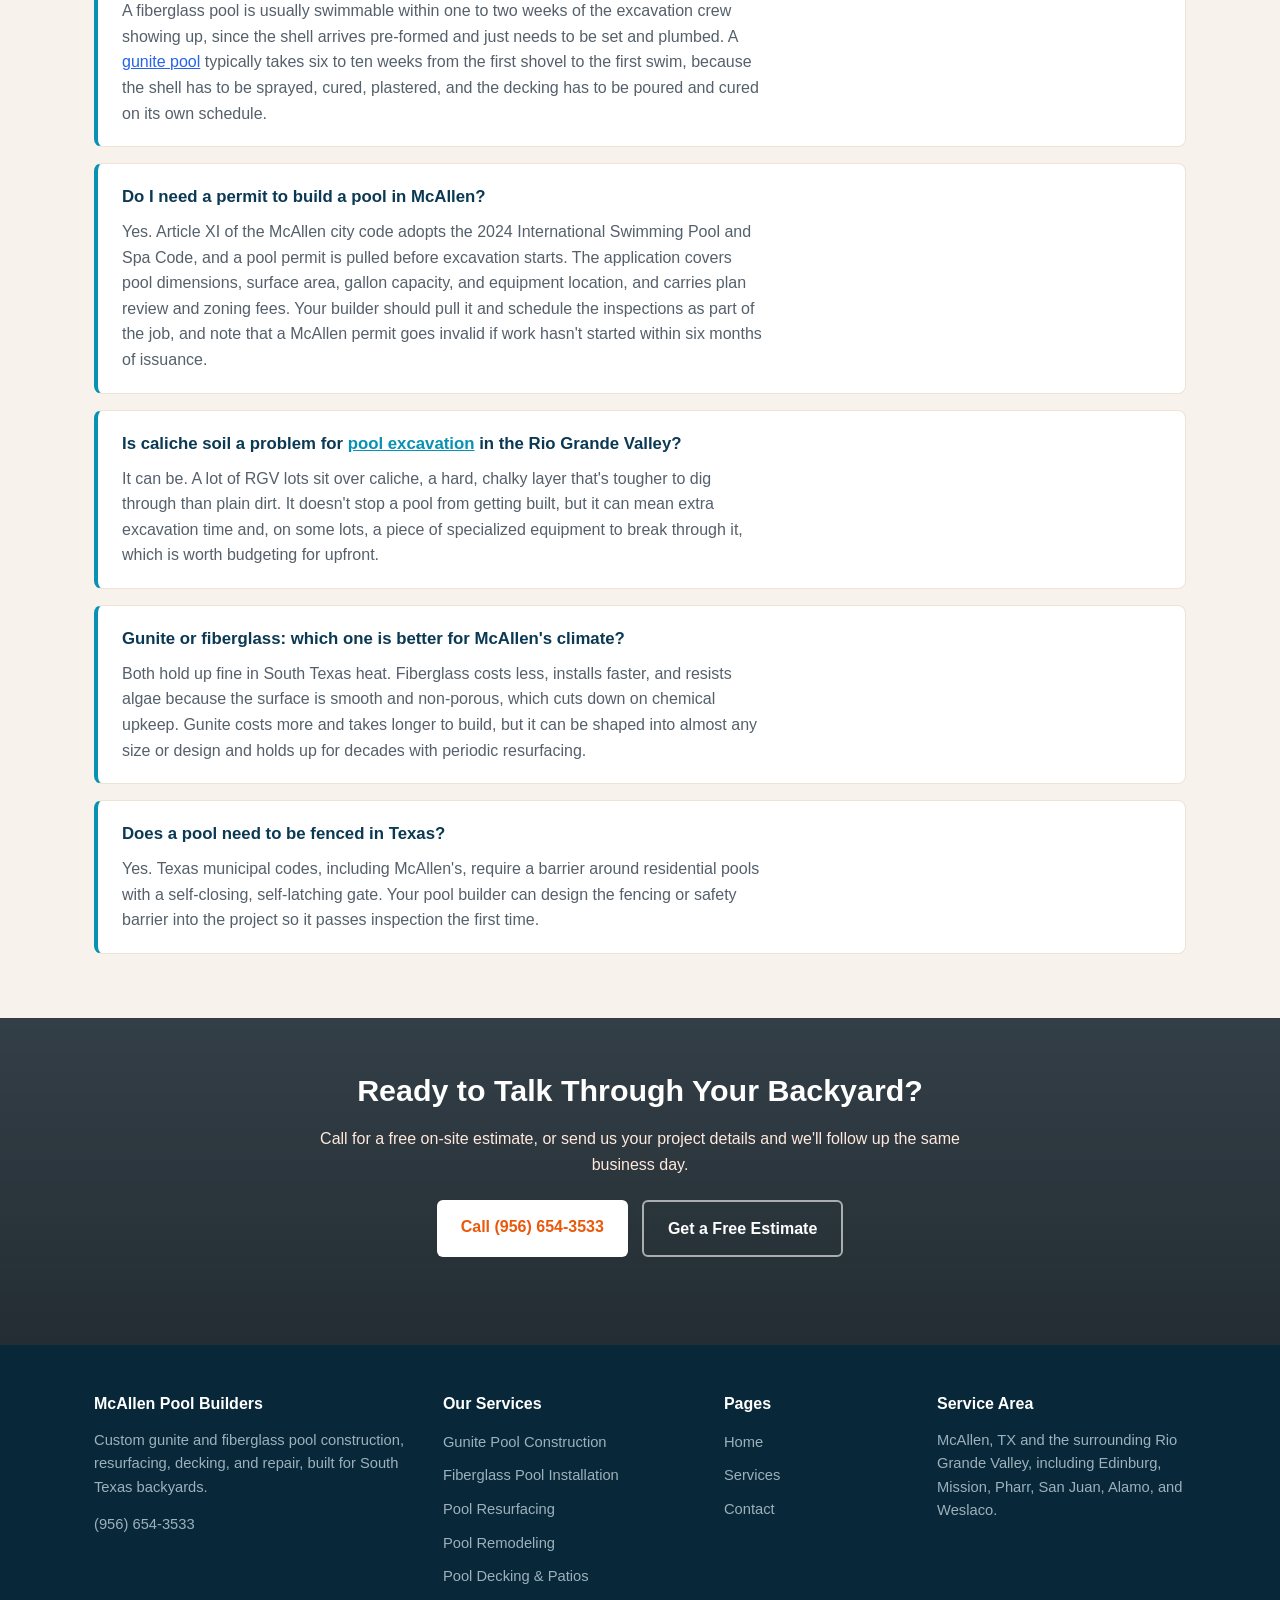
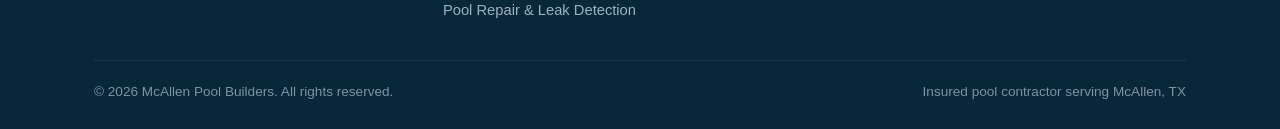
==== commit 6b2d73ad: "Add files via upload" ====
--- a/index.html
+++ b/index.html
@@ -244,7 +244,7 @@
 <p>Yes. Article XI of the McAllen city code adopts the 2024 International Swimming Pool and Spa Code, and a pool permit is pulled before excavation starts. The application covers pool dimensions, surface area, gallon capacity, and equipment location, and carries plan review and zoning fees. Your builder should pull it and schedule the inspections as part of the job, and note that a McAllen permit goes invalid if work hasn't started within six months of issuance.</p>
 </div>
 <div class="faq-card">
-<h3>Is caliche soil a problem for pool excavation in the Rio Grande Valley?</h3>
+<h3>Is caliche soil a problem for <a href="https://www.edisonconcretecontractors.com/">pool excavation</a> in the Rio Grande Valley?</h3>
 <p>It can be. A lot of RGV lots sit over caliche, a hard, chalky layer that's tougher to dig through than plain dirt. It doesn't stop a pool from getting built, but it can mean extra excavation time and, on some lots, a piece of specialized equipment to break through it, which is worth budgeting for upfront.</p>
 </div>
 <div class="faq-card">
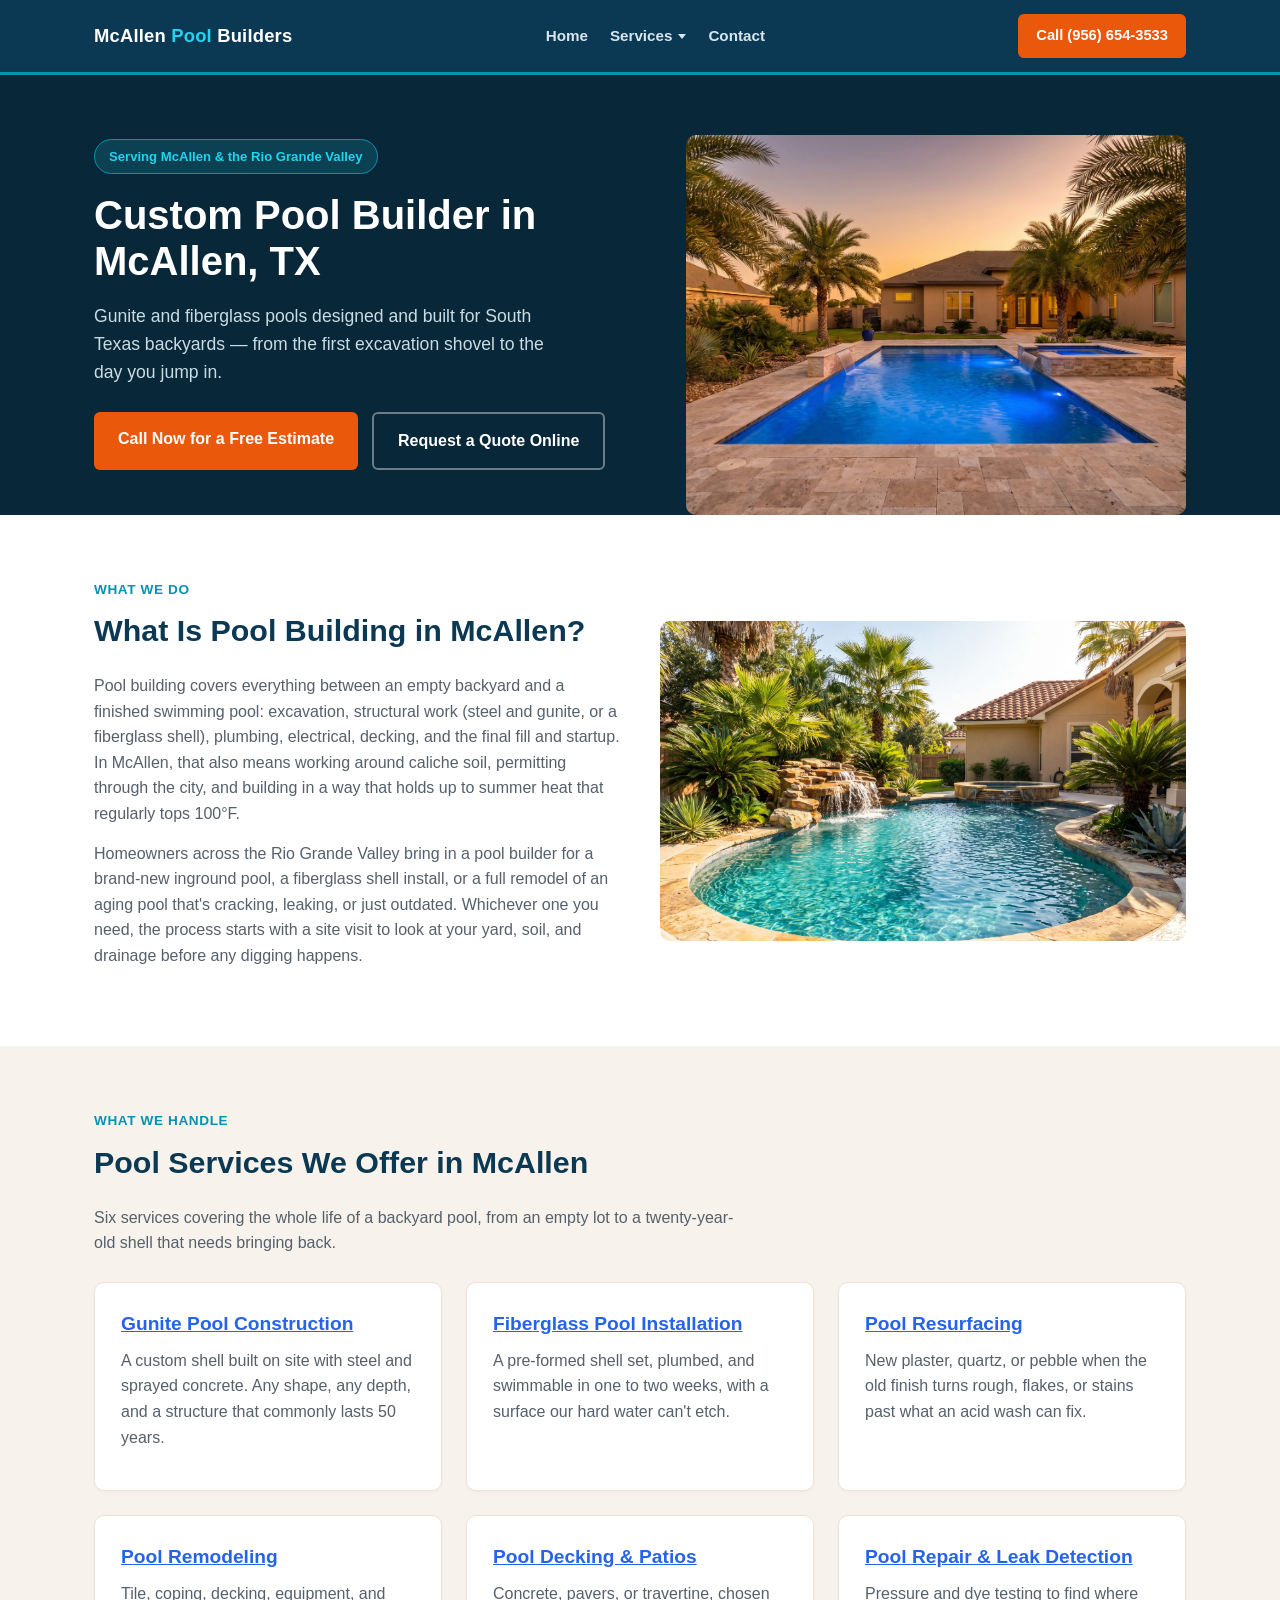
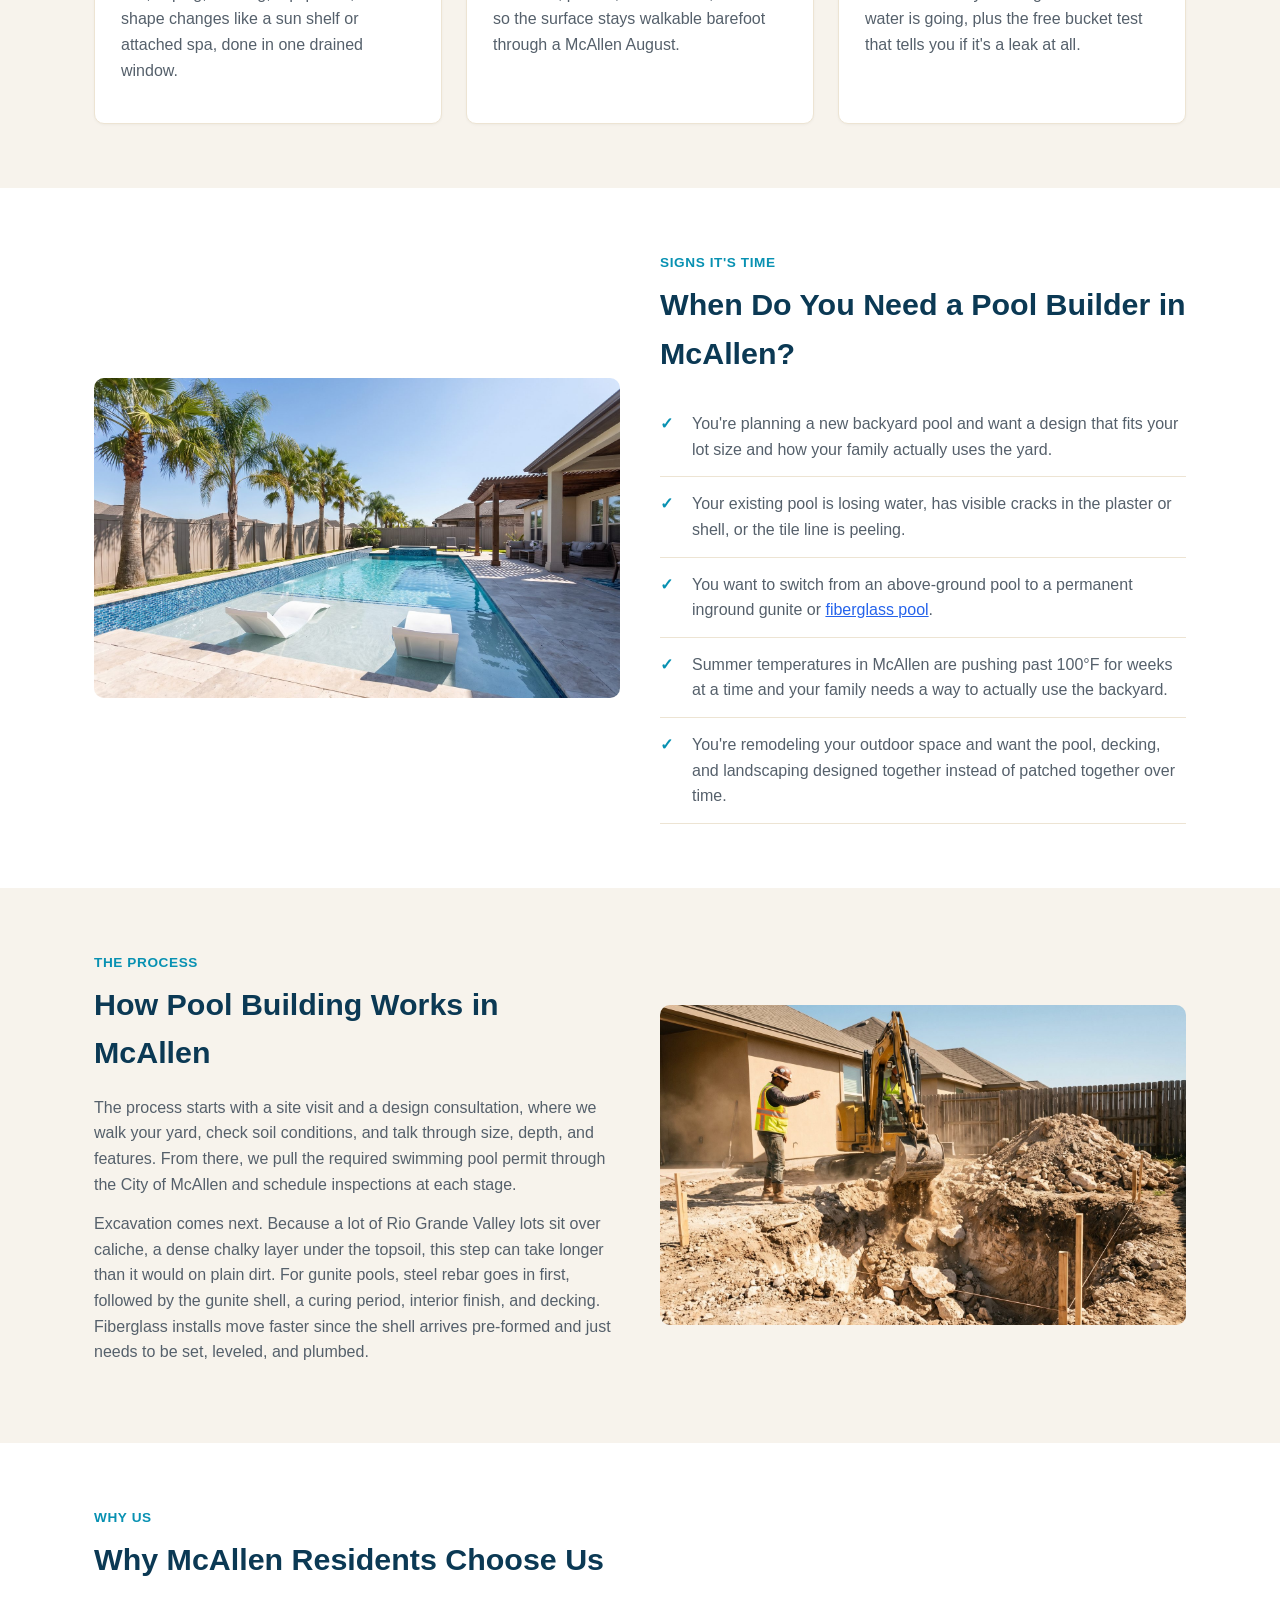
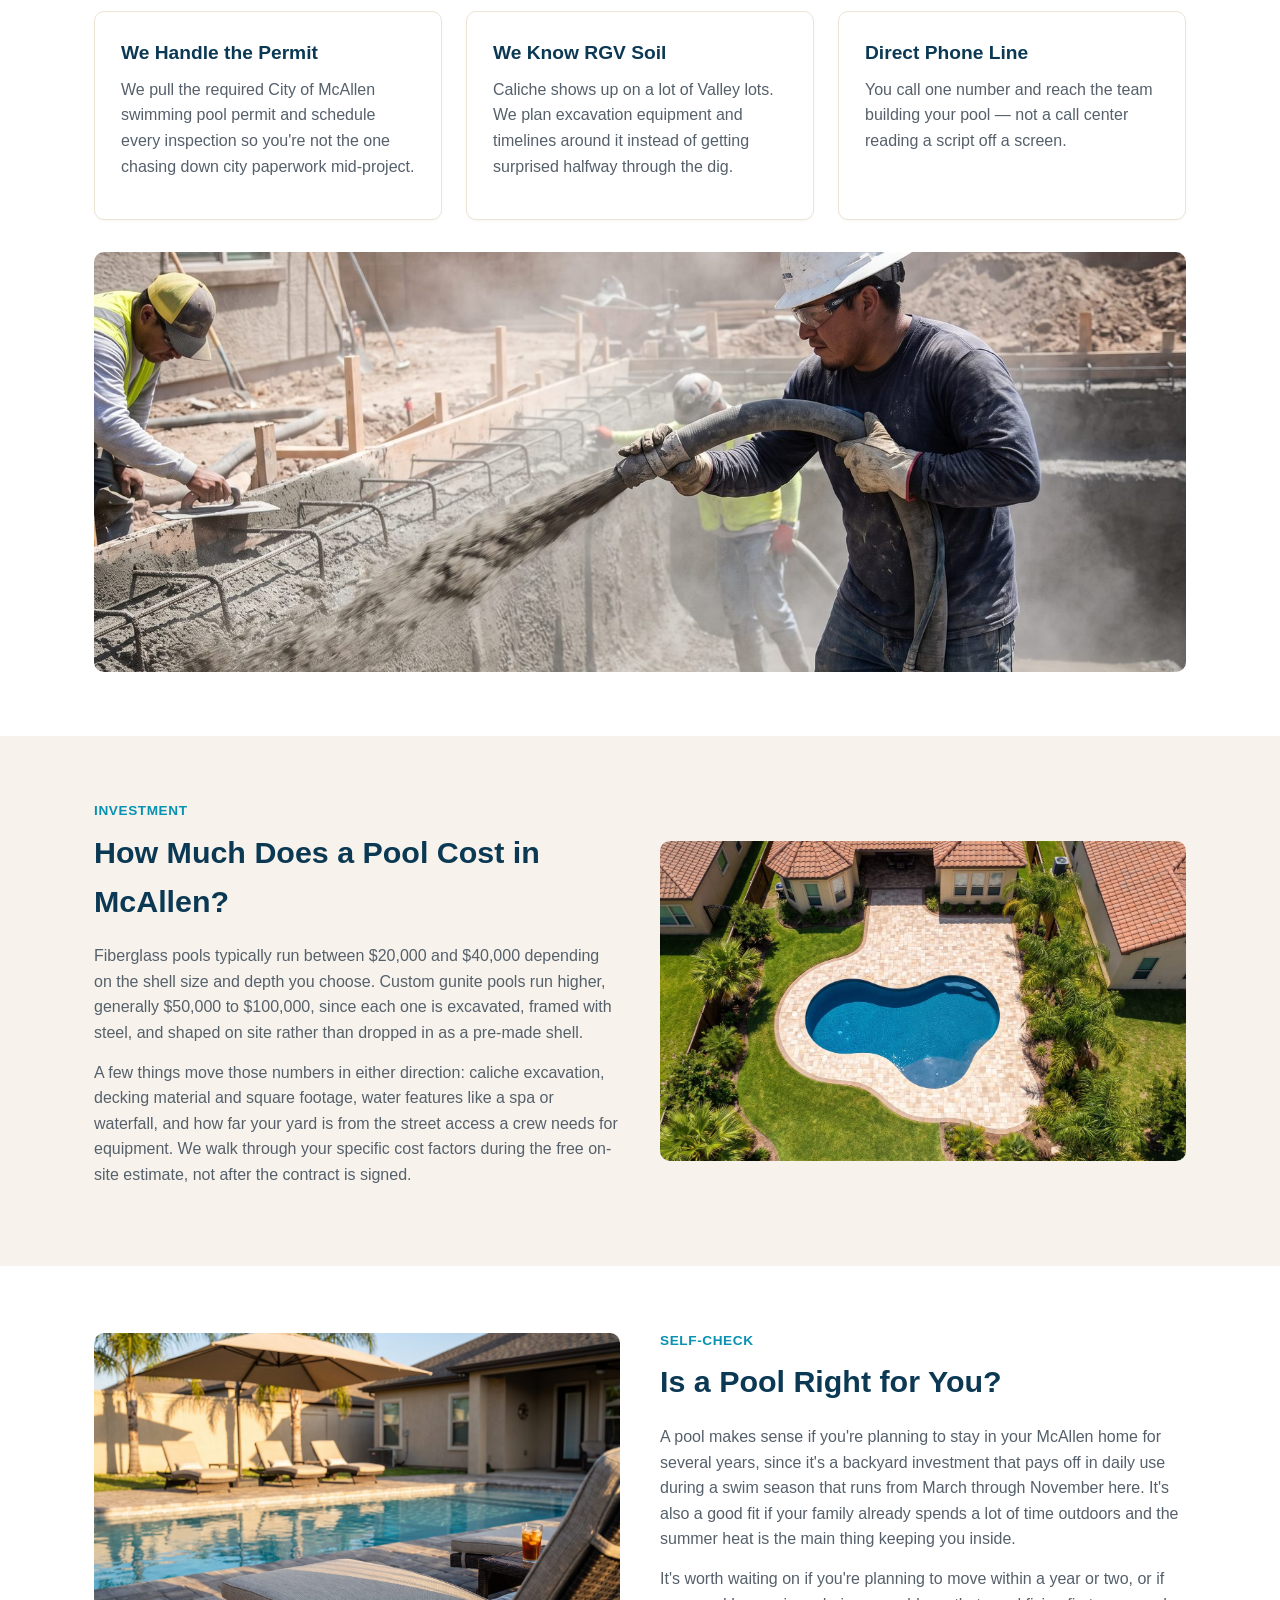
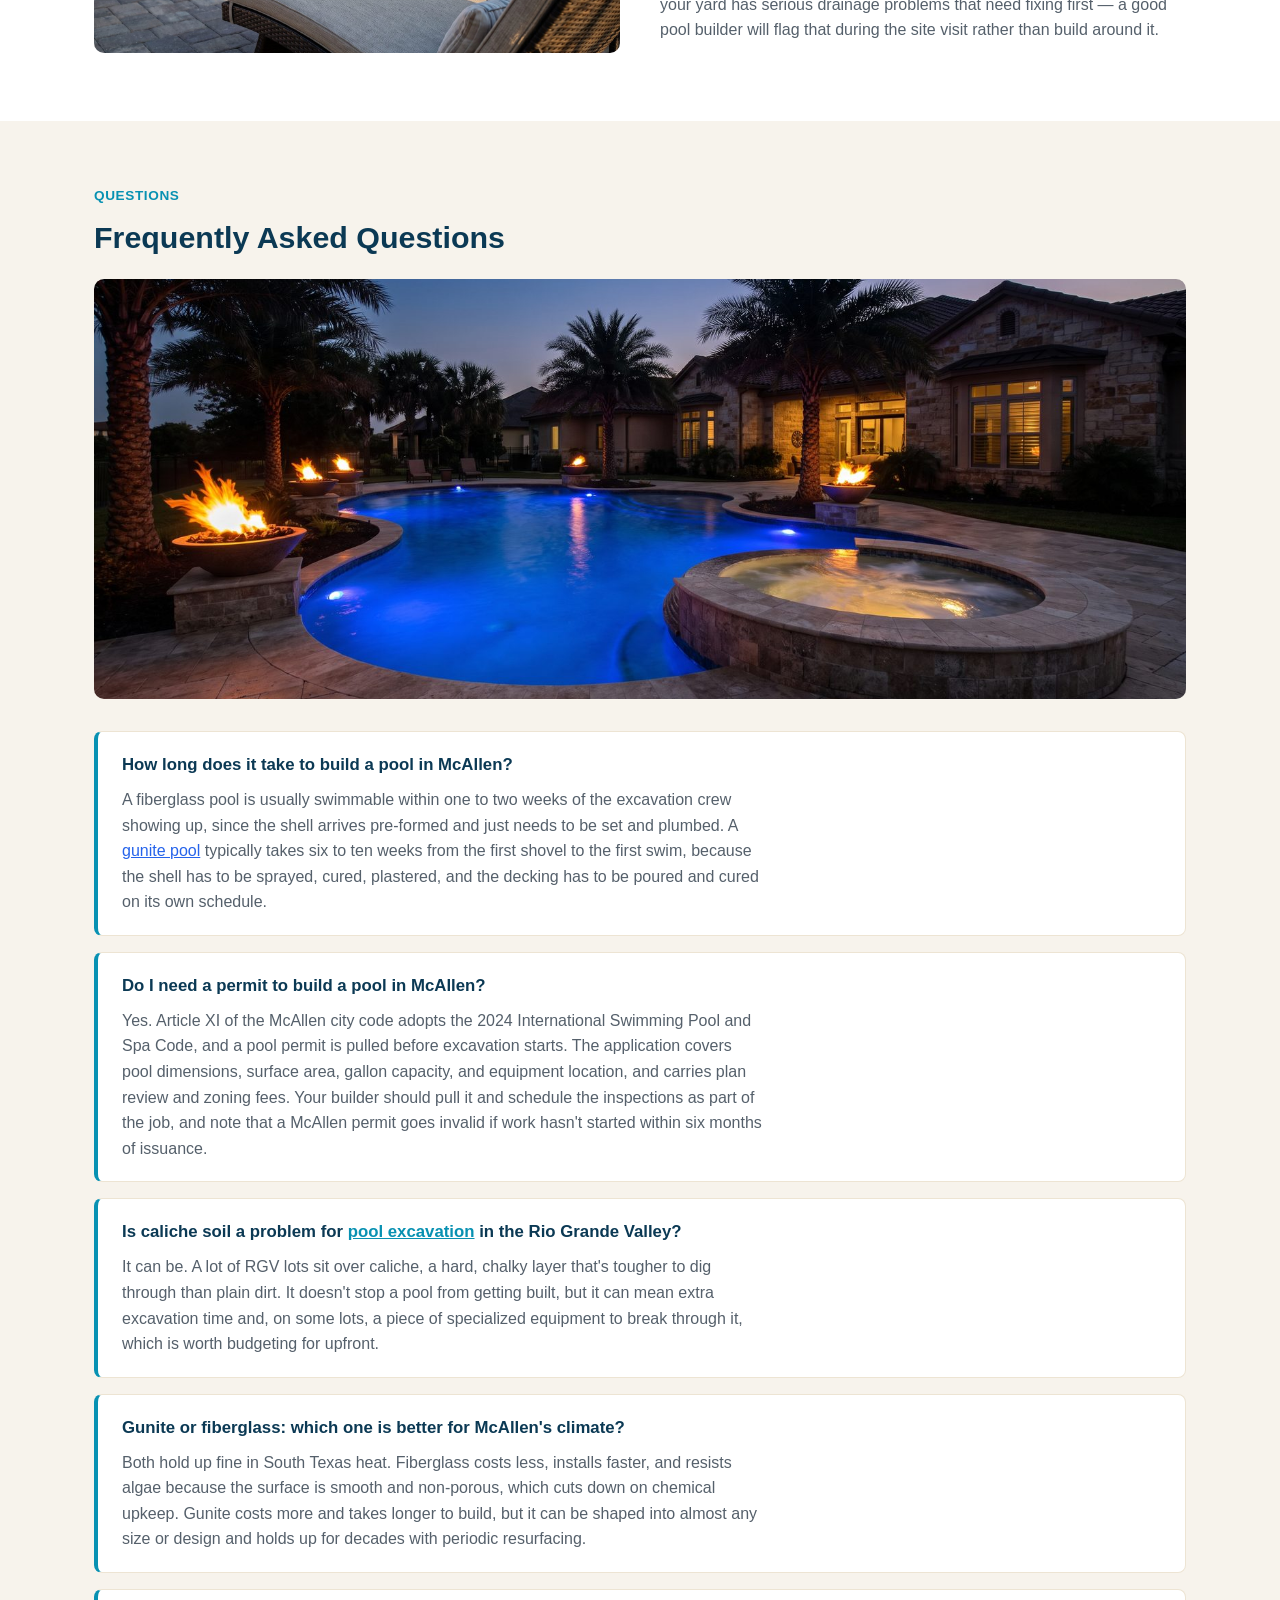
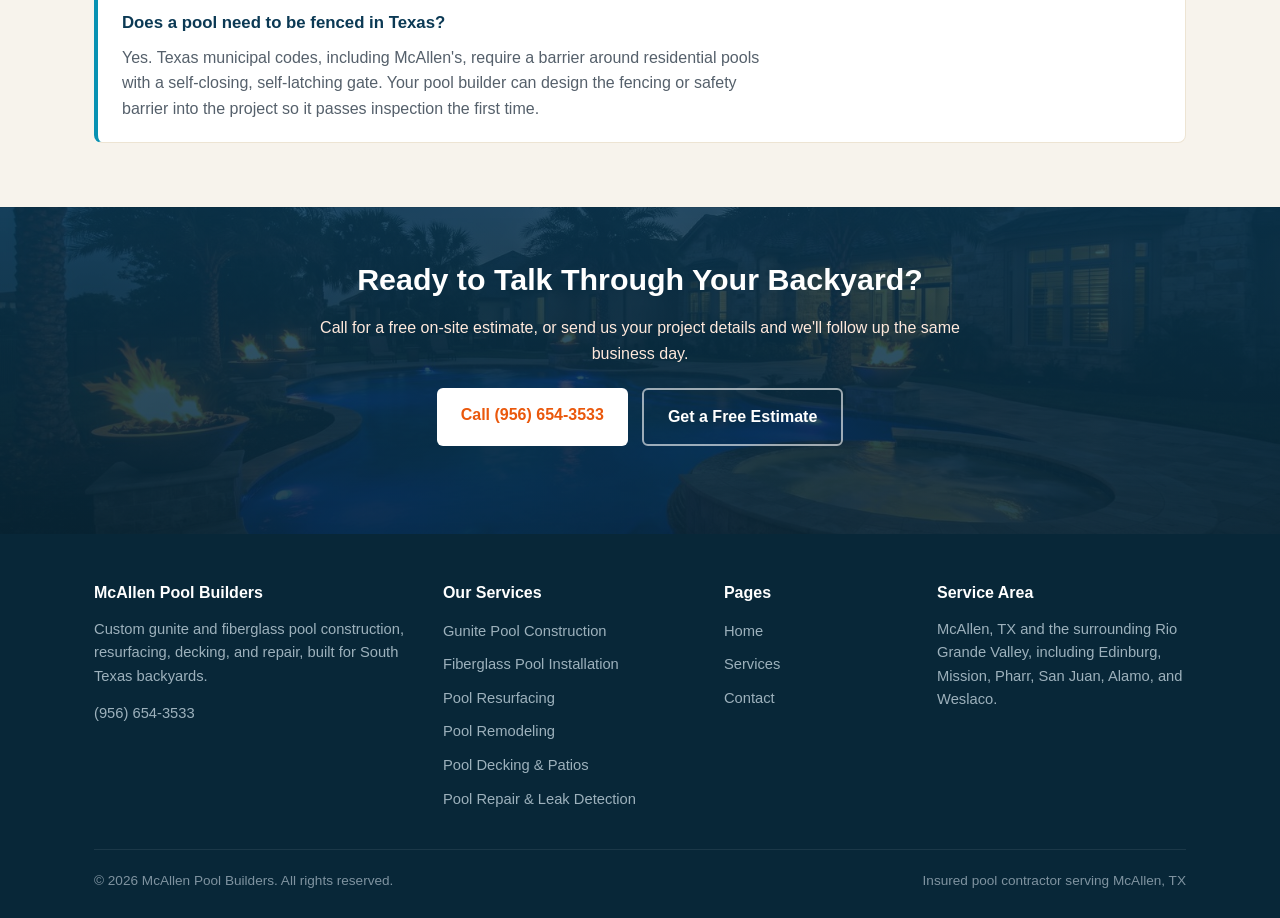
==== commit 8b5df064: "Point all pages at new local images with SEO alt text" ====
--- a/index.html
+++ b/index.html
@@ -101,7 +101,7 @@
 </div>
 </div>
 <div class="hero-image">
-<img alt="Pool builder McAllen backyard pool at a modern home" src="https://images.pexels.com/photos/28652349/pexels-photo-28652349.jpeg?auto=compress&amp;cs=tinysrgb&amp;w=1200"/>
+<img alt="Custom gunite pool with a raised spa built by a McAllen pool builder in a Rio Grande Valley backyard at sunset" src="images/custom-pool-mcallen-hero.jpg" width="1600" height="893" fetchpriority="high" decoding="async"/>
 </div>
 </div>
 </header>
@@ -114,7 +114,7 @@
 <p>Homeowners across the Rio Grande Valley bring in a pool builder for a brand-new inground pool, a fiberglass shell install, or a full remodel of an aging pool that's cracking, leaking, or just outdated. Whichever one you need, the process starts with a site visit to look at your yard, soil, and drainage before any digging happens.</p>
 </div>
 <div>
-<img alt="Finished custom pool with water feature at a McAllen home" src="https://images.pexels.com/photos/34378030/pexels-photo-34378030.jpeg?auto=compress&amp;cs=tinysrgb&amp;w=900"/>
+<img alt="Custom freeform pool with a rock waterfall and attached spa built in McAllen, TX" src="images/custom-pool-waterfall-spa-mcallen.jpg" width="1600" height="1073" loading="lazy" decoding="async"/>
 </div>
 </div>
 </section>
@@ -154,7 +154,7 @@
 <section class="section-white">
 <div class="container two-col">
 <div>
-<img alt="Backyard inground pool with paver deck and lounge chairs" src="https://images.pexels.com/photos/261410/pexels-photo-261410.jpeg?auto=compress&amp;cs=tinysrgb&amp;w=900"/>
+<img alt="Modern custom pool with a tanning ledge sun shelf and travertine deck at a McAllen home" src="images/custom-pool-sun-shelf-mcallen.jpg" width="1600" height="1073" loading="lazy" decoding="async"/>
 </div>
 <div>
 <span class="eyebrow">Signs It's Time</span>
@@ -178,7 +178,7 @@
 <p>Excavation comes next. Because a lot of Rio Grande Valley lots sit over caliche, a dense chalky layer under the topsoil, this step can take longer than it would on plain dirt. For gunite pools, steel rebar goes in first, followed by the gunite shell, a curing period, interior finish, and decking. Fiberglass installs move faster since the shell arrives pre-formed and just needs to be set, leveled, and plumbed.</p>
 </div>
 <div>
-<img alt="Pool builder in McAllen pouring concrete during pool construction" src="https://images.pexels.com/photos/36847988/pexels-photo-36847988.jpeg?auto=compress&amp;cs=tinysrgb&amp;w=900"/>
+<img alt="Pool builder crew excavating a swimming pool through caliche soil in a McAllen backyard" src="images/pool-contractors-excavation-mcallen.jpg" width="1600" height="1073" loading="lazy" decoding="async"/>
 </div>
 </div>
 </section>
@@ -200,7 +200,7 @@
 <p>You call one number and reach the team building your pool — not a call center reading a script off a screen.</p>
 </div>
 </div>
-<img alt="Custom backyard pool and patio at a McAllen-area home" src="https://images.pexels.com/photos/8143671/pexels-photo-8143671.jpeg?auto=compress&amp;cs=tinysrgb&amp;w=1200" style="border-radius:10px; width:100%; max-height:420px; object-fit:cover;"/>
+<img alt="McAllen pool contractor spraying gunite into a new swimming pool shell" src="images/pool-contractor-spraying-gunite-mcallen.jpg" width="1600" height="1073" loading="lazy" decoding="async" style="border-radius:10px; width:100%; max-height:420px; object-fit:cover;"/>
 </div>
 </section>
 <section class="section-sand">
@@ -212,14 +212,14 @@
 <p>A few things move those numbers in either direction: caliche excavation, decking material and square footage, water features like a spa or waterfall, and how far your yard is from the street access a crew needs for equipment. We walk through your specific cost factors during the free on-site estimate, not after the contract is signed.</p>
 </div>
 <div>
-<img alt="Aerial view of a finished pool edge and deck" src="https://images.pexels.com/photos/2876753/pexels-photo-2876753.jpeg?auto=compress&amp;cs=tinysrgb&amp;w=900"/>
+<img alt="Aerial view of a finished custom pool and paver deck at a McAllen, TX home" src="images/custom-pool-aerial-mcallen.jpg" width="1600" height="893" loading="lazy" decoding="async"/>
 </div>
 </div>
 </section>
 <section class="section-white">
 <div class="container two-col">
 <div>
-<img alt="Backyard pool with stone deck and hammock" src="https://images.pexels.com/photos/9056658/pexels-photo-9056658.jpeg?auto=compress&amp;cs=tinysrgb&amp;w=900"/>
+<img alt="Paver pool deck with lounge chairs beside a custom pool in McAllen, TX" src="images/pool-deck-patio-mcallen.jpg" width="1600" height="1073" loading="lazy" decoding="async"/>
 </div>
 <div>
 <span class="eyebrow">Self-Check</span>
@@ -233,7 +233,7 @@
 <div class="container">
 <span class="eyebrow">Questions</span>
 <h2>Frequently Asked Questions</h2>
-<img alt="Modern custom pool built alongside a McAllen-area home" src="https://images.pexels.com/photos/8134745/pexels-photo-8134745.jpeg?auto=compress&amp;cs=tinysrgb&amp;w=1200" style="border-radius:10px; width:100%; max-height:420px; object-fit:cover; margin-bottom:32px;"/>
+<img alt="Custom McAllen pool lit at twilight with a raised spa and fire bowls on the deck" src="images/custom-pool-twilight-mcallen.jpg" width="1600" height="893" loading="lazy" decoding="async" style="border-radius:10px; width:100%; max-height:420px; object-fit:cover; margin-bottom:32px;"/>
 <div class="faq-grid">
 <div class="faq-card">
 <h3>How long does it take to build a pool in McAllen?</h3>
@@ -244,7 +244,7 @@
 <p>Yes. Article XI of the McAllen city code adopts the 2024 International Swimming Pool and Spa Code, and a pool permit is pulled before excavation starts. The application covers pool dimensions, surface area, gallon capacity, and equipment location, and carries plan review and zoning fees. Your builder should pull it and schedule the inspections as part of the job, and note that a McAllen permit goes invalid if work hasn't started within six months of issuance.</p>
 </div>
 <div class="faq-card">
-<h3>Is caliche soil a problem for <a href="https://www.edisonconcretecontractors.com/">pool excavation</a> in the Rio Grande Valley?</h3>
+<h3>Is caliche soil a problem for <a href="https://www.belvidereexcavation.com/">pool excavation</a> in the Rio Grande Valley?</h3>
 <p>It can be. A lot of RGV lots sit over caliche, a hard, chalky layer that's tougher to dig through than plain dirt. It doesn't stop a pool from getting built, but it can mean extra excavation time and, on some lots, a piece of specialized equipment to break through it, which is worth budgeting for upfront.</p>
 </div>
 <div class="faq-card">
@@ -258,7 +258,7 @@
 </div>
 </div>
 </section>
-<section class="cta-banner" style="background-image: linear-gradient(rgba(11,57,84,0.82), rgba(8,39,56,0.88)), url('https://images.pexels.com/photos/261101/pexels-photo-261101.jpeg?auto=compress&amp;cs=tinysrgb&amp;w=1600'); background-size: cover; background-position: center;">
+<section class="cta-banner" style="background-image: linear-gradient(rgba(11,57,84,0.82), rgba(8,39,56,0.88)), url('images/custom-pool-twilight-mcallen.jpg'); background-size: cover; background-position: center;">
 <div class="container">
 <h2>Ready to Talk Through Your Backyard?</h2>
 <p>Call for a free on-site estimate, or send us your project details and we'll follow up the same business day.</p>
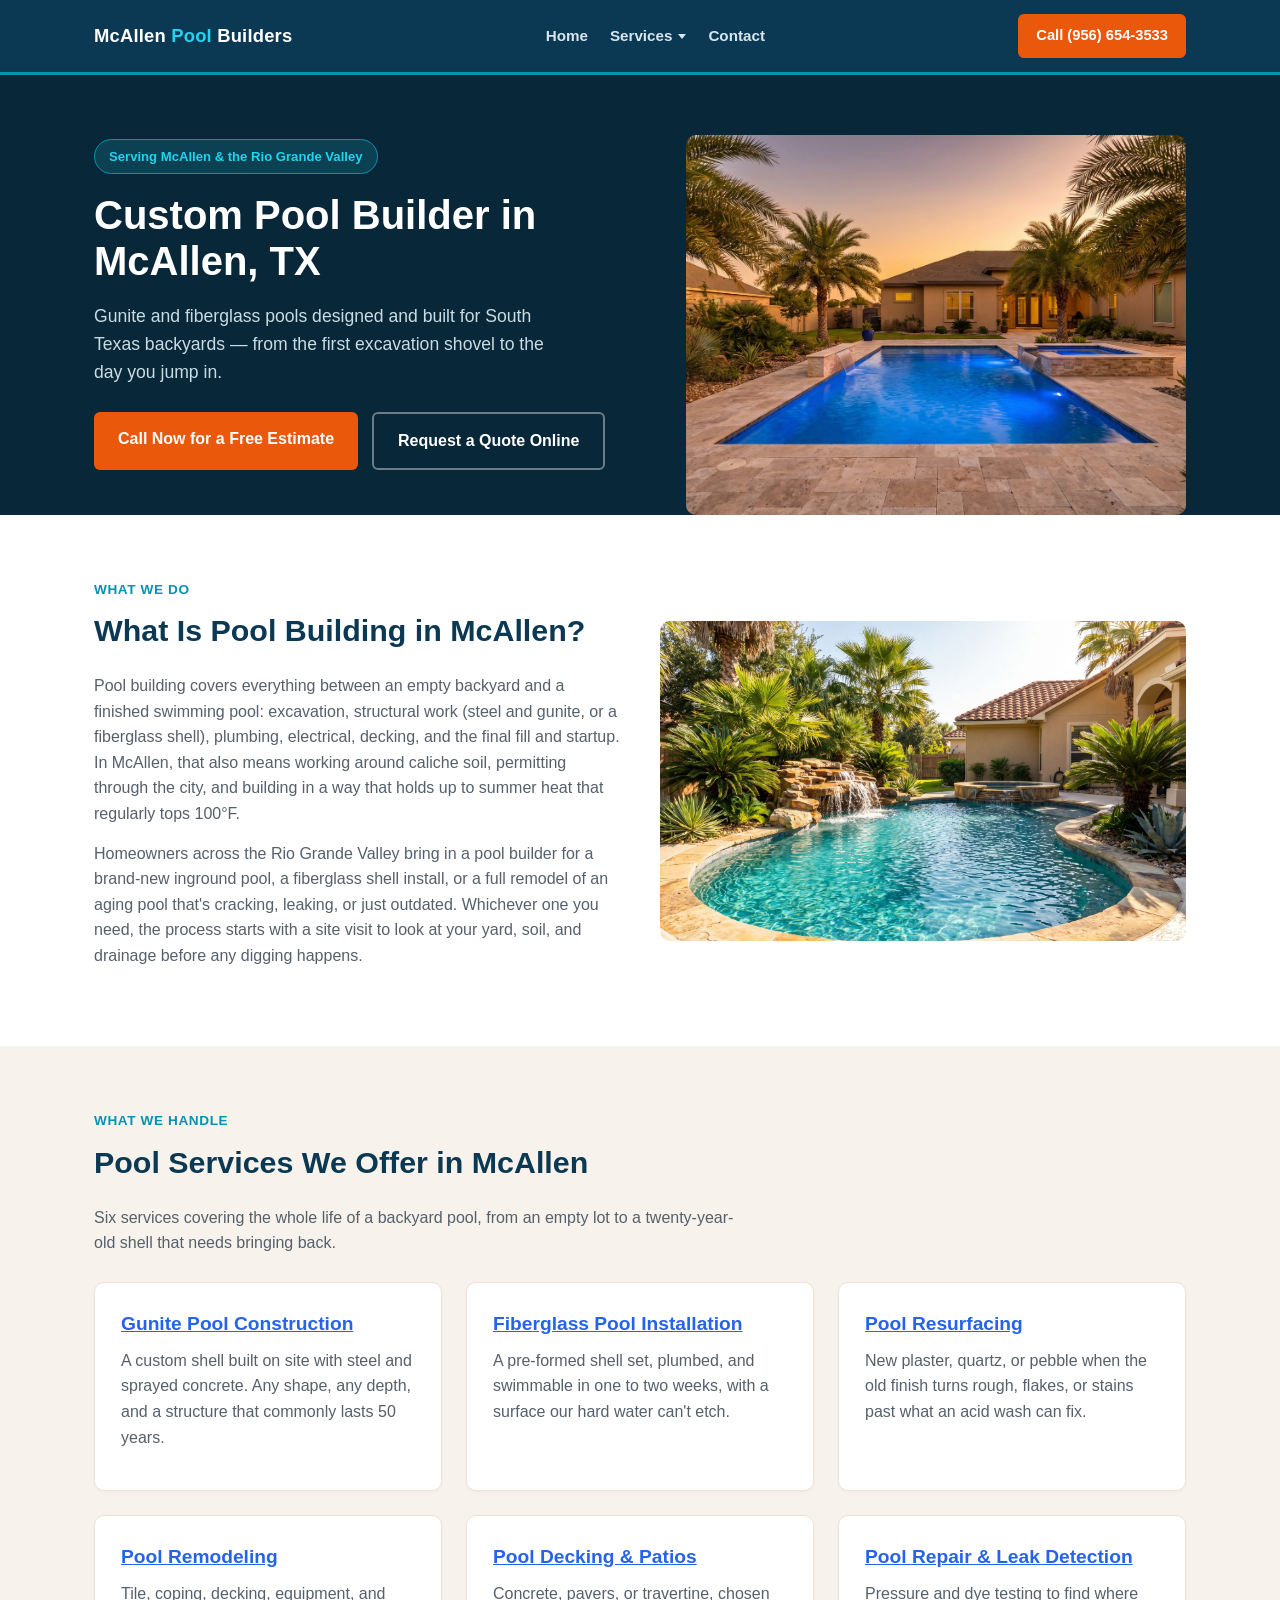
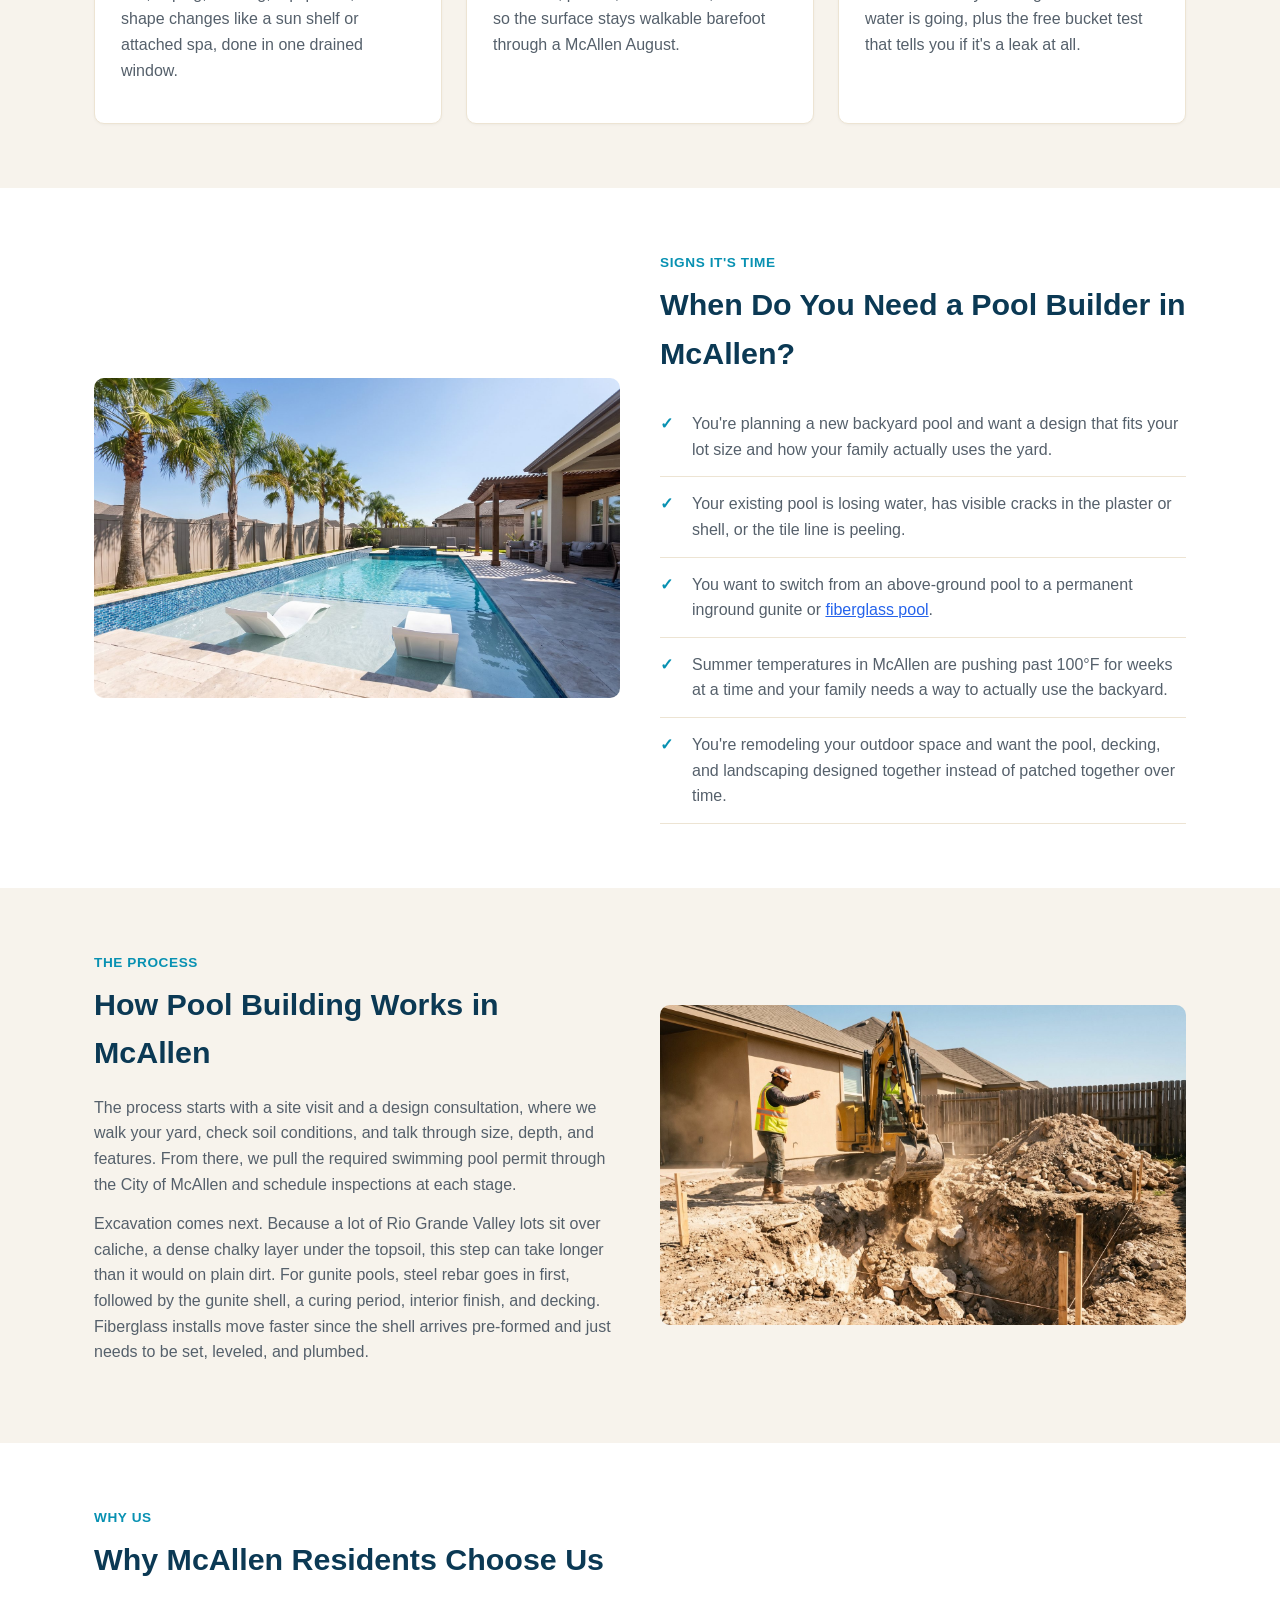
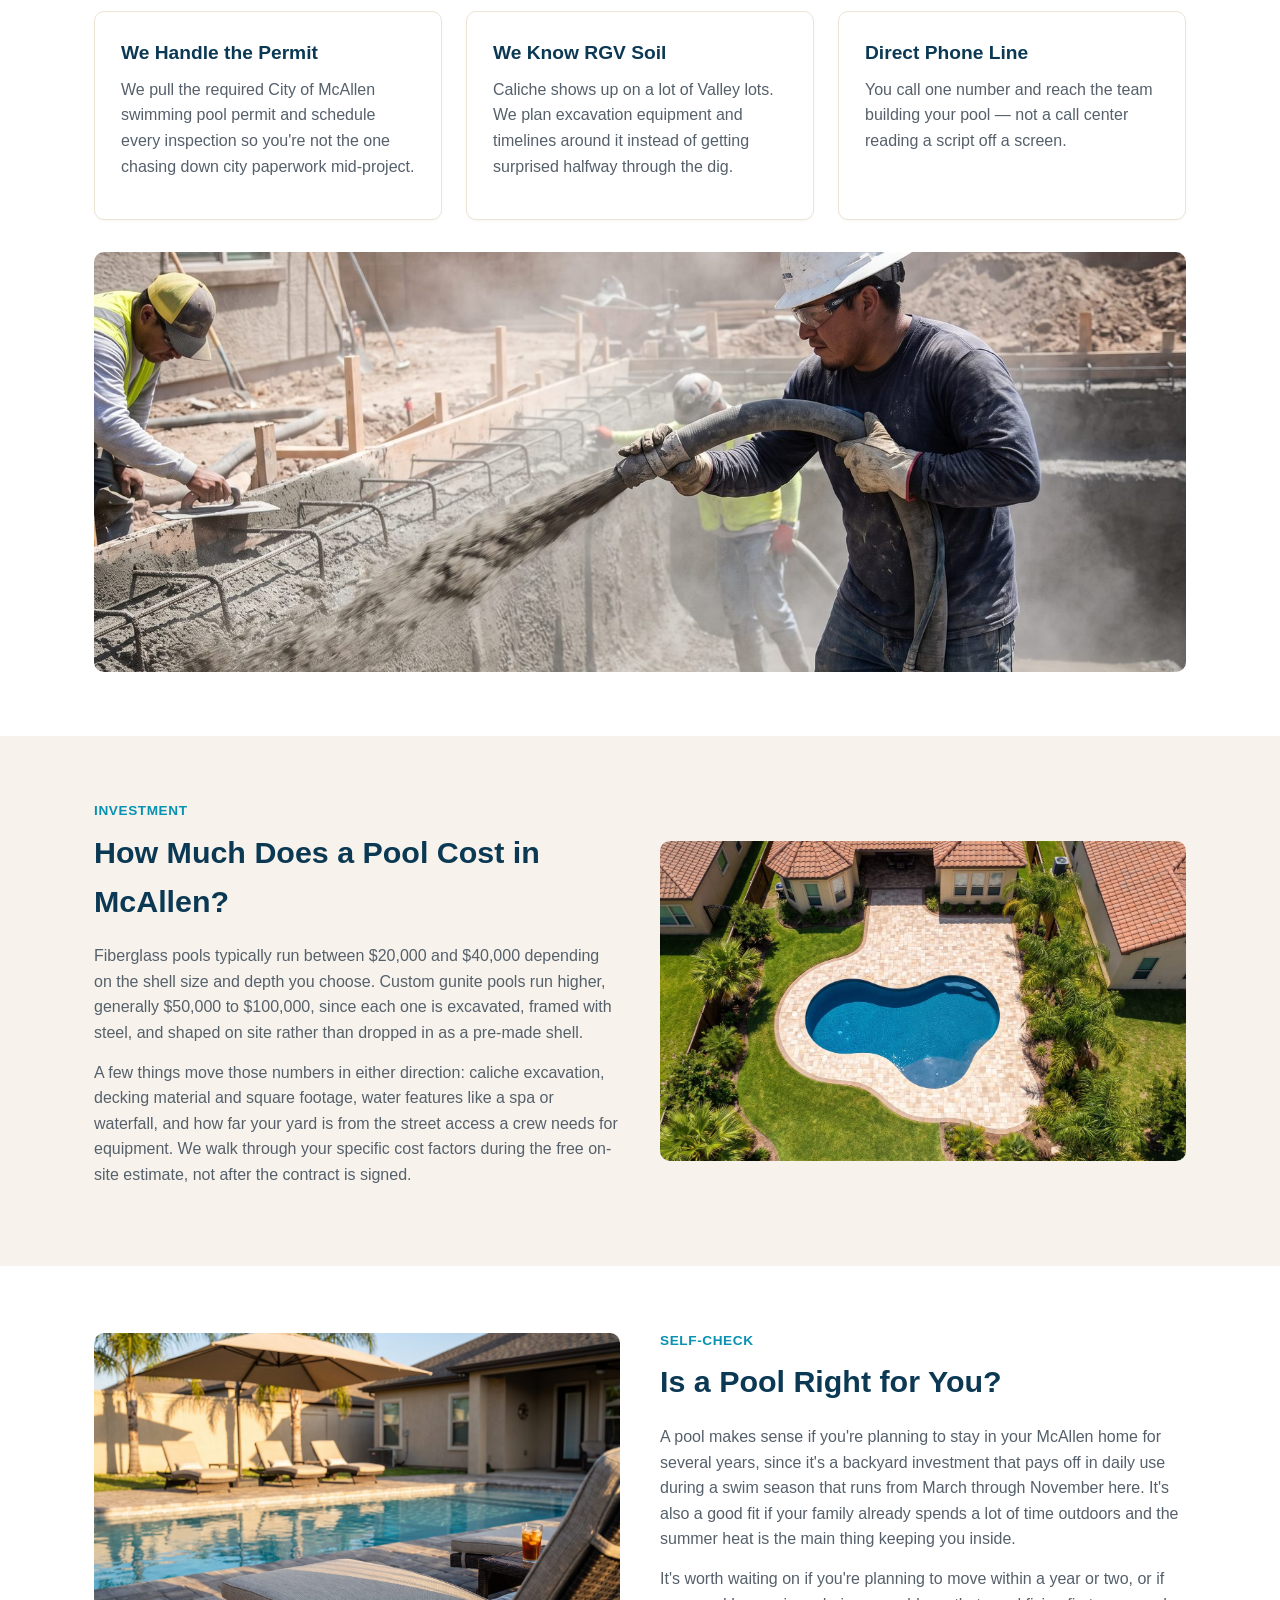
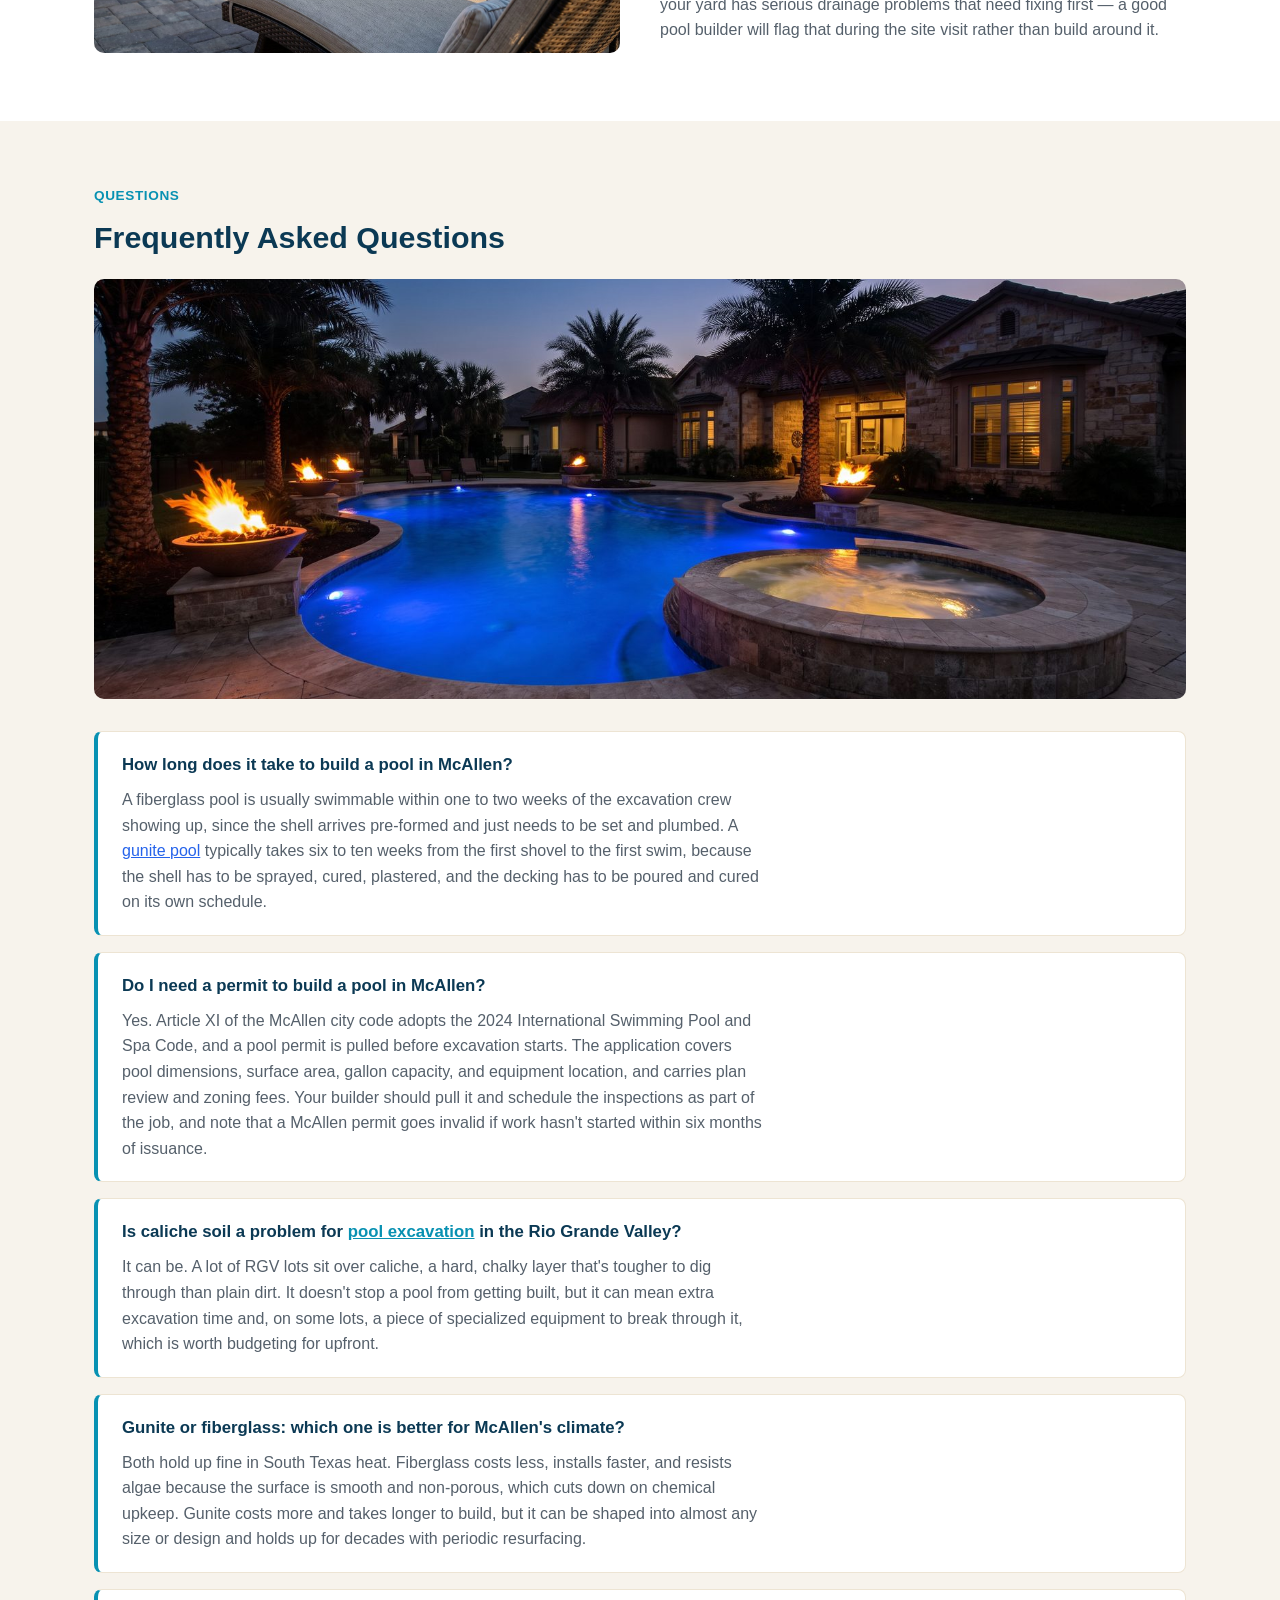
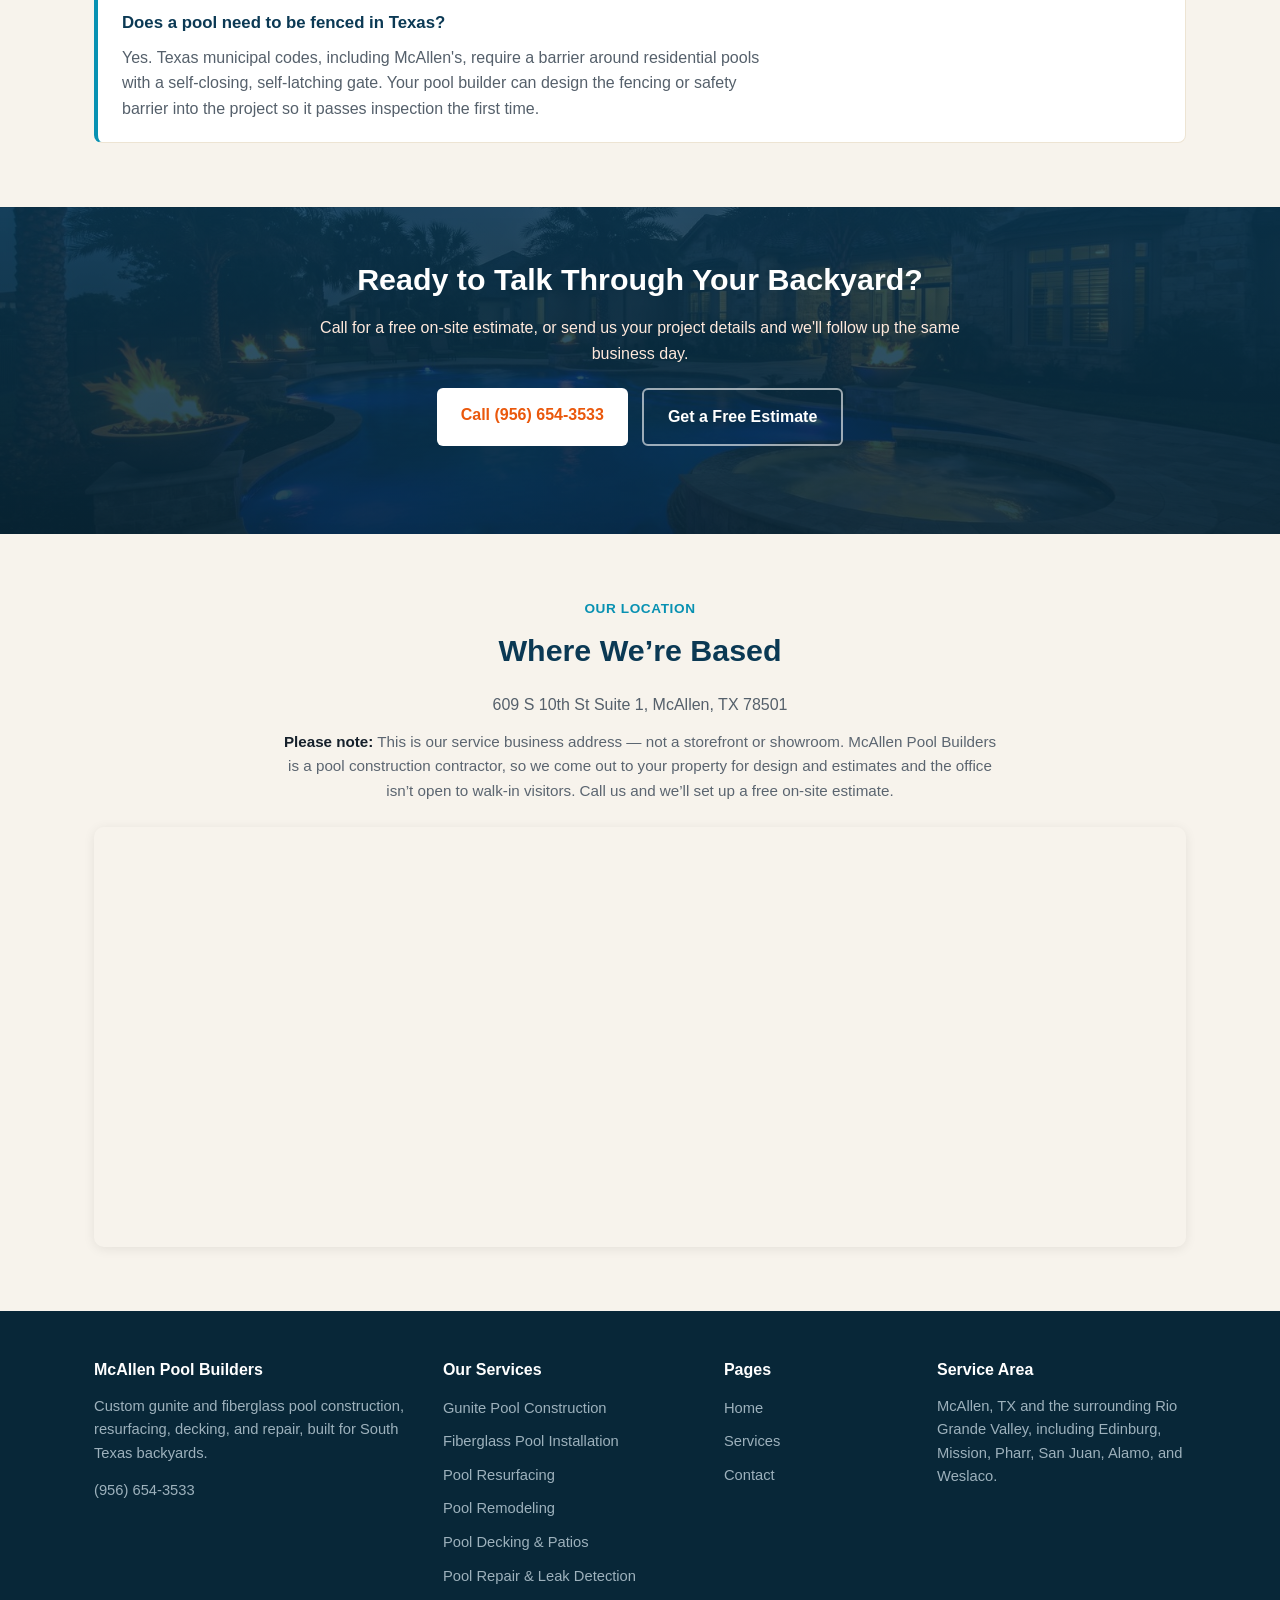
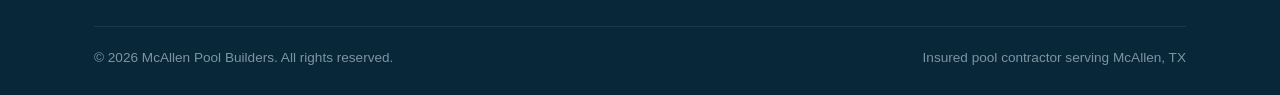
==== commit f6197453: "Add embedded Google map for GBP address on homepage" ====
--- a/index.html
+++ b/index.html
@@ -268,6 +268,18 @@
 </div>
 </div>
 </section>
+<!-- MAP / LOCATION -->
+<section class="section-sand">
+<div class="container" style="text-align:center;">
+<span class="eyebrow">Our Location</span>
+<h2>Where We&rsquo;re Based</h2>
+<p style="margin:0 auto 12px;">609 S 10th St Suite 1, McAllen, TX 78501</p>
+<p style="max-width:720px;margin:0 auto 24px;font-size:0.95rem;color:#5b6570;"><strong style="color:#16202b;">Please note:</strong> This is our service business address &mdash; not a storefront or showroom. McAllen Pool Builders is a pool construction contractor, so we come out to your property for design and estimates and the office isn&rsquo;t open to walk-in visitors. Call us and we&rsquo;ll set up a free on-site estimate.</p>
+<div style="border-radius:10px; overflow:hidden; box-shadow:0 2px 12px rgba(0,0,0,0.08);">
+<iframe title="Map to McAllen Pool Builders service address, 609 S 10th St Suite 1, McAllen, TX 78501" src="https://www.google.com/maps?q=609%20S%2010th%20St%20Suite%201%2C%20McAllen%2C%20TX%2078501&amp;output=embed" width="100%" height="420" style="border:0; display:block;" loading="lazy" referrerpolicy="no-referrer-when-downgrade" allowfullscreen></iframe>
+</div>
+</div>
+</section>
 <footer>
 <div class="container">
 <div class="footer-grid">
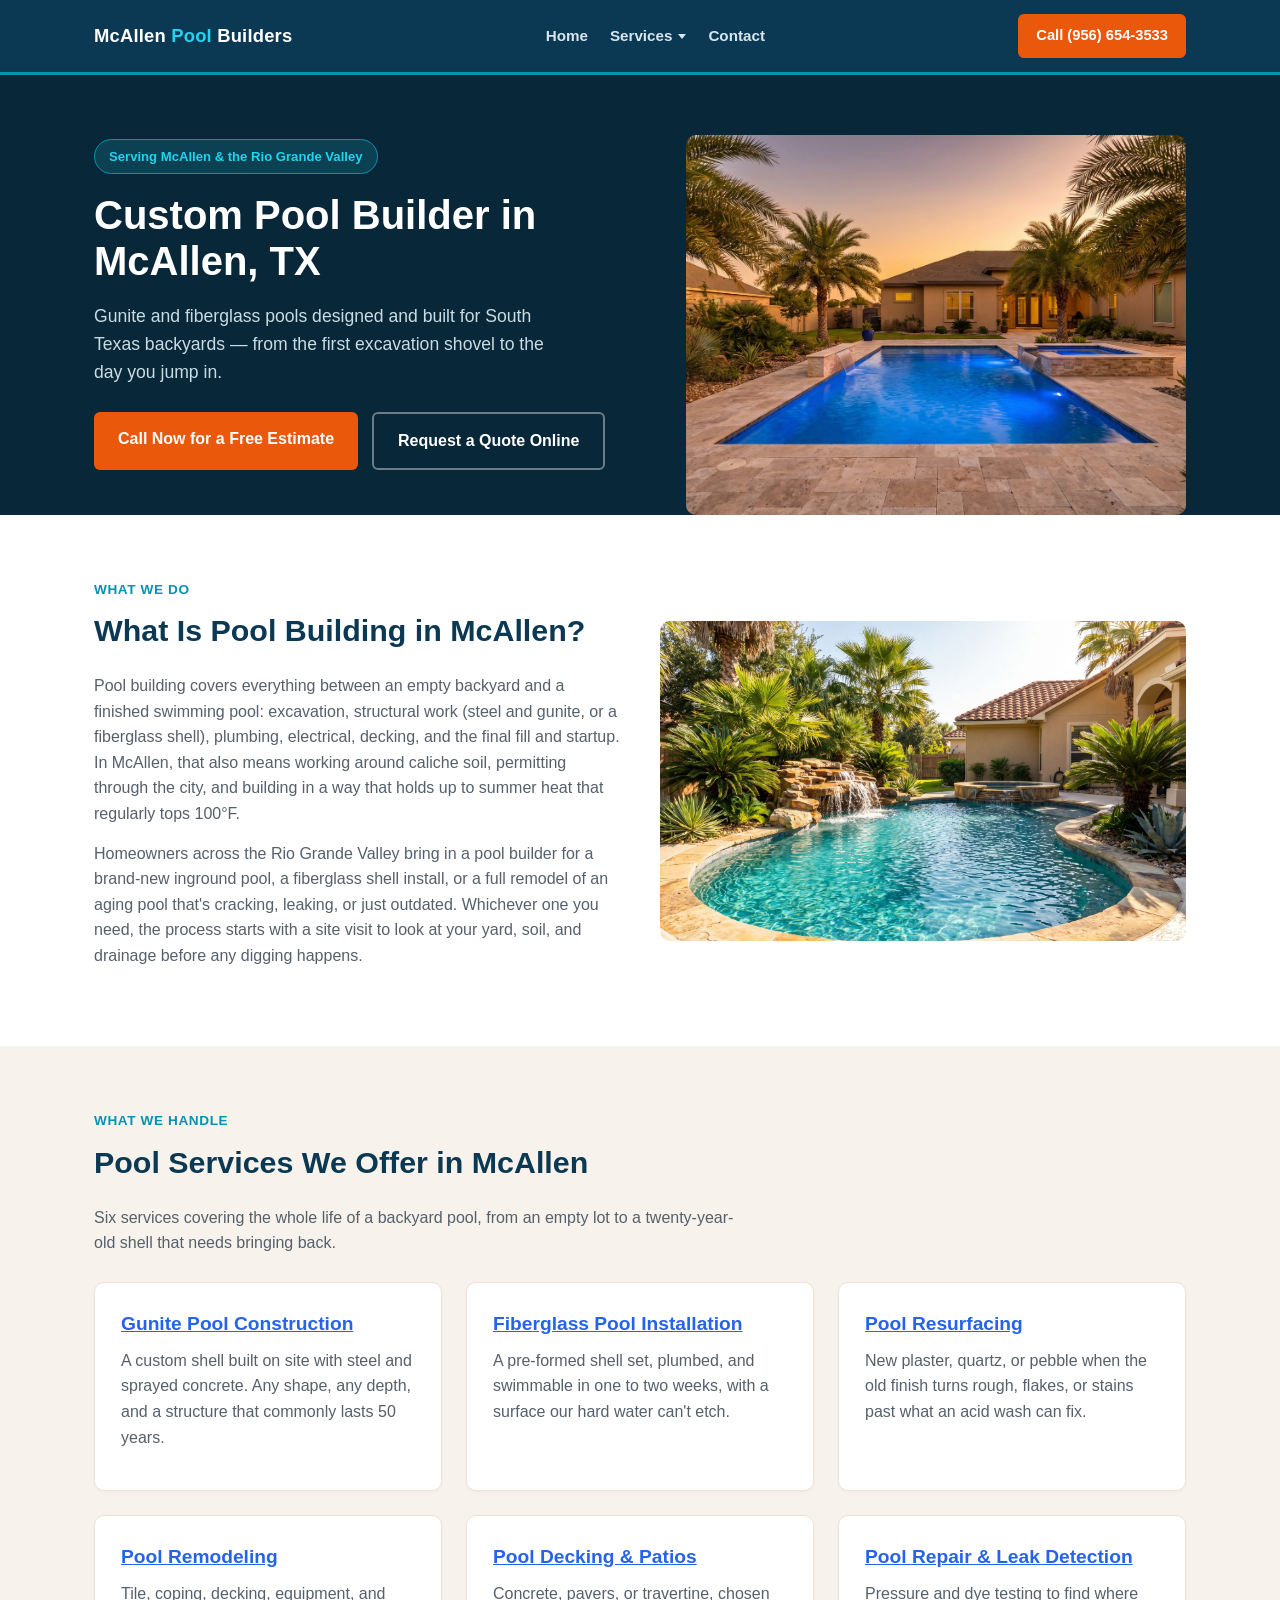
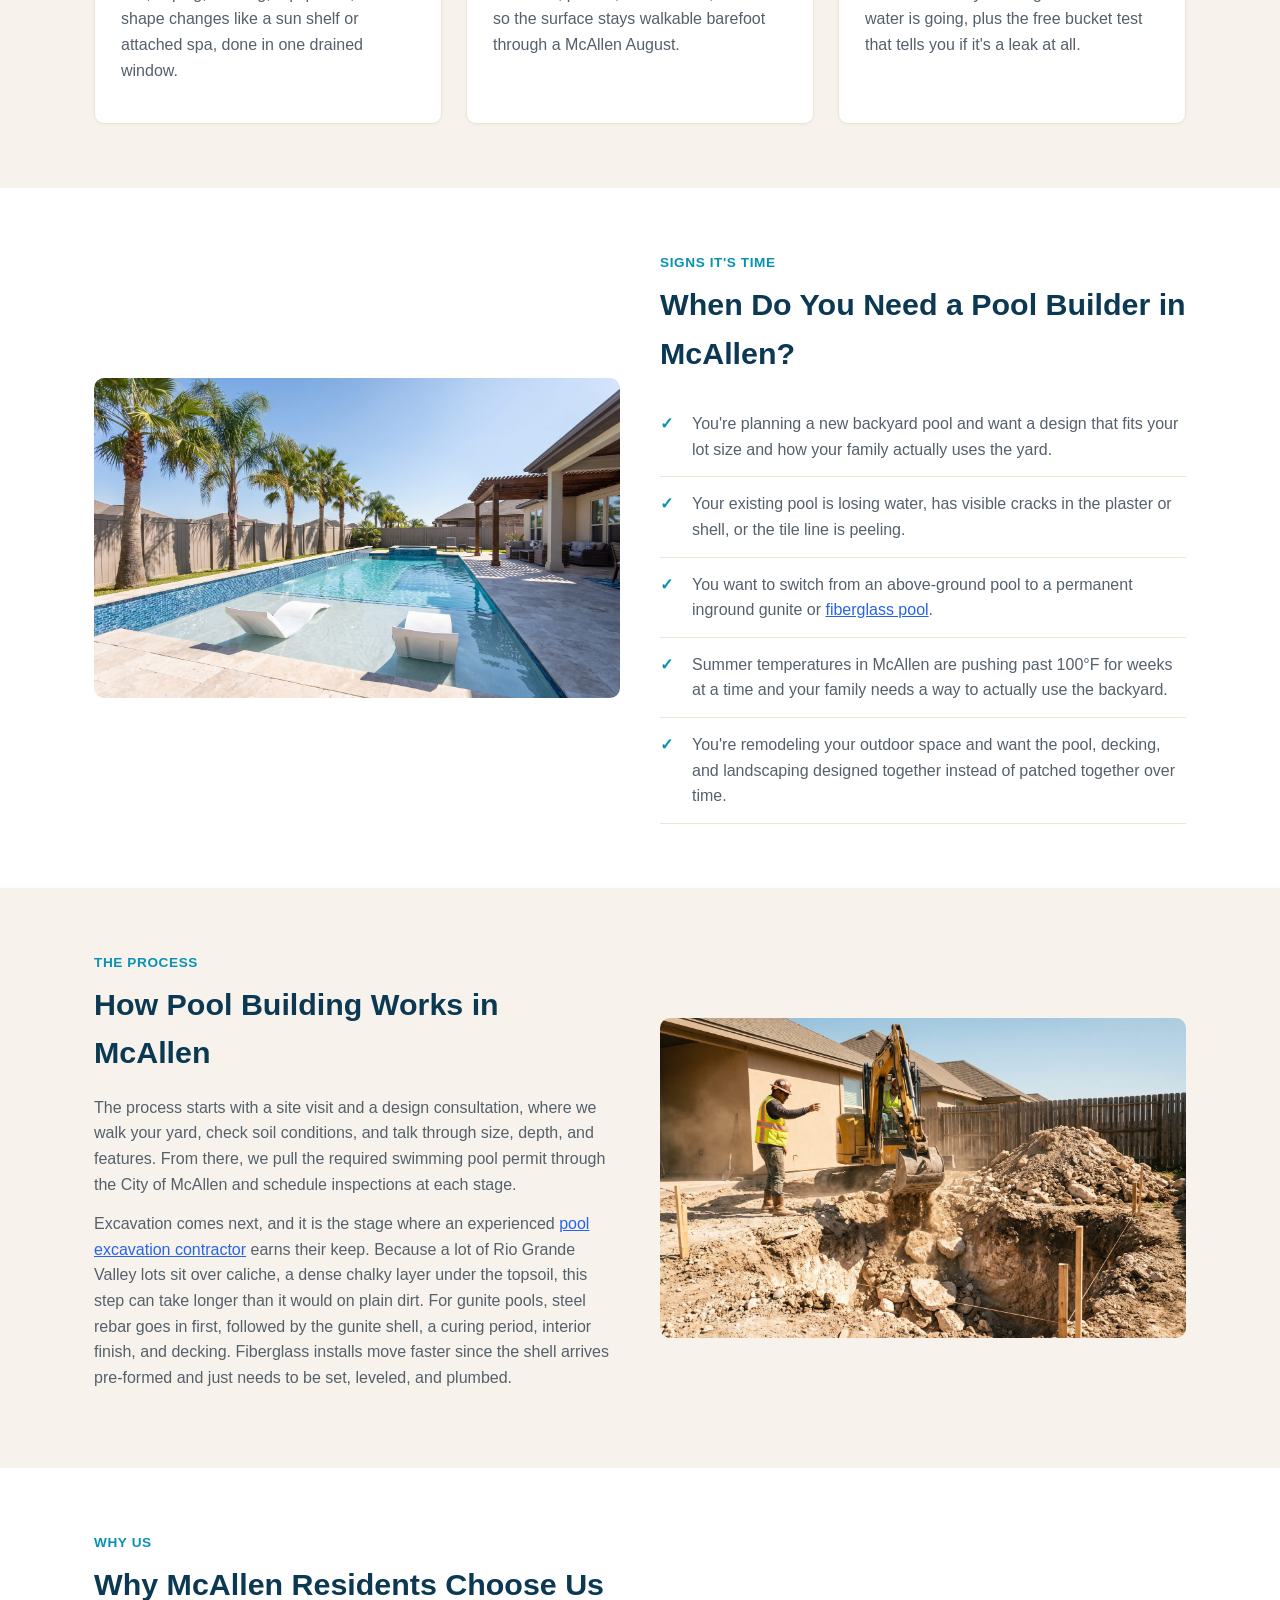
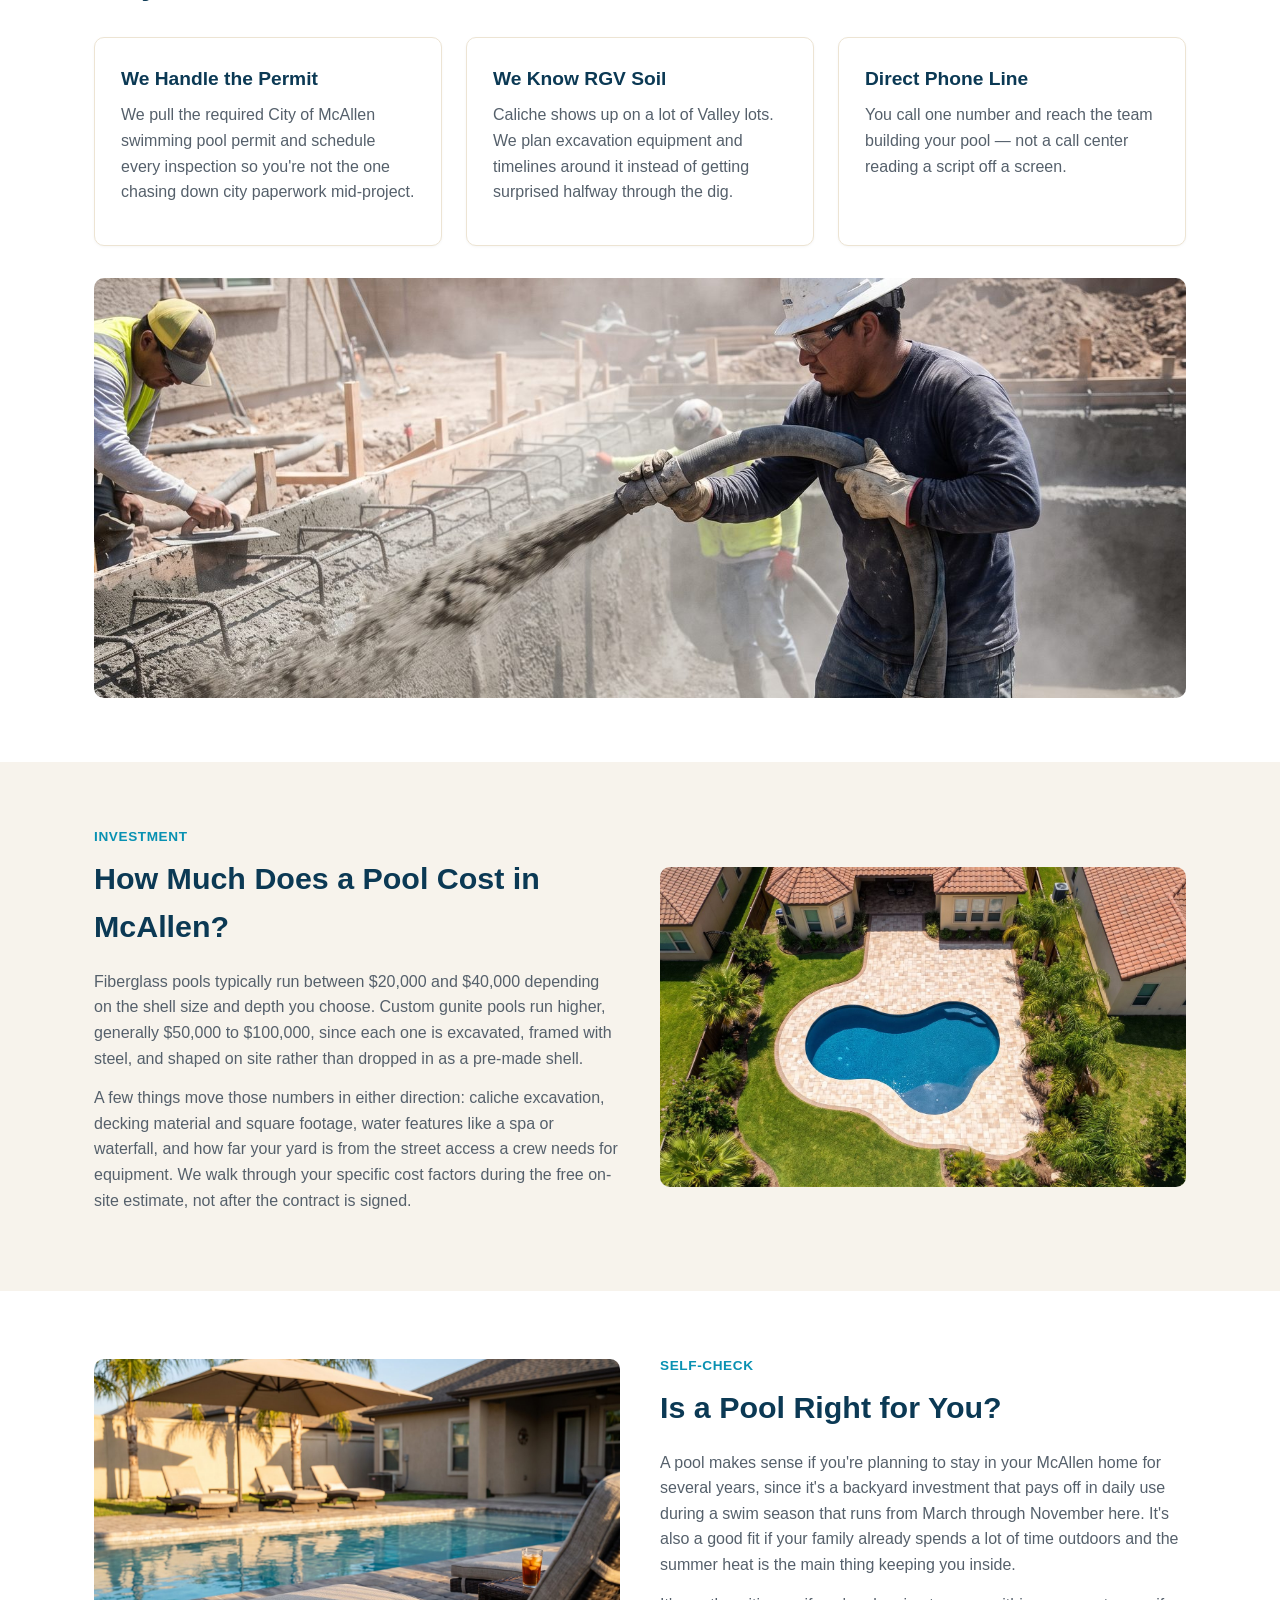
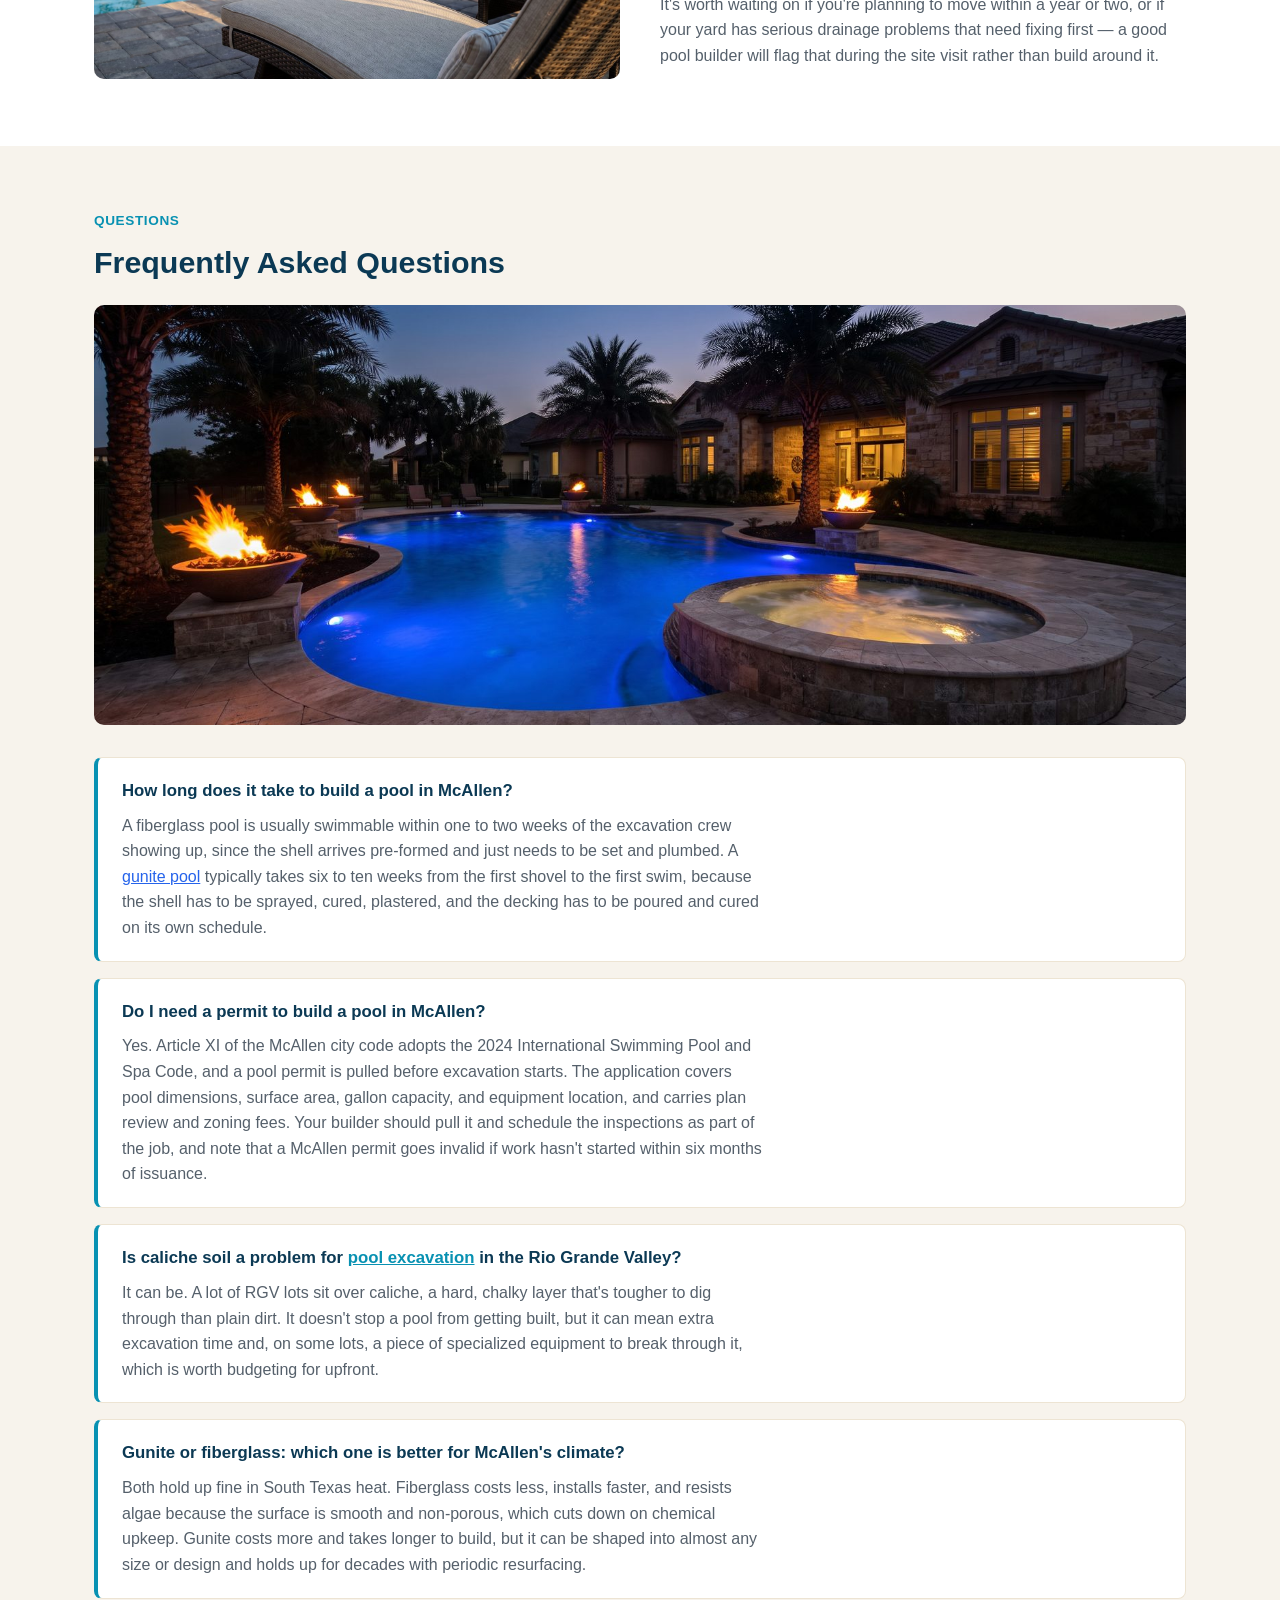
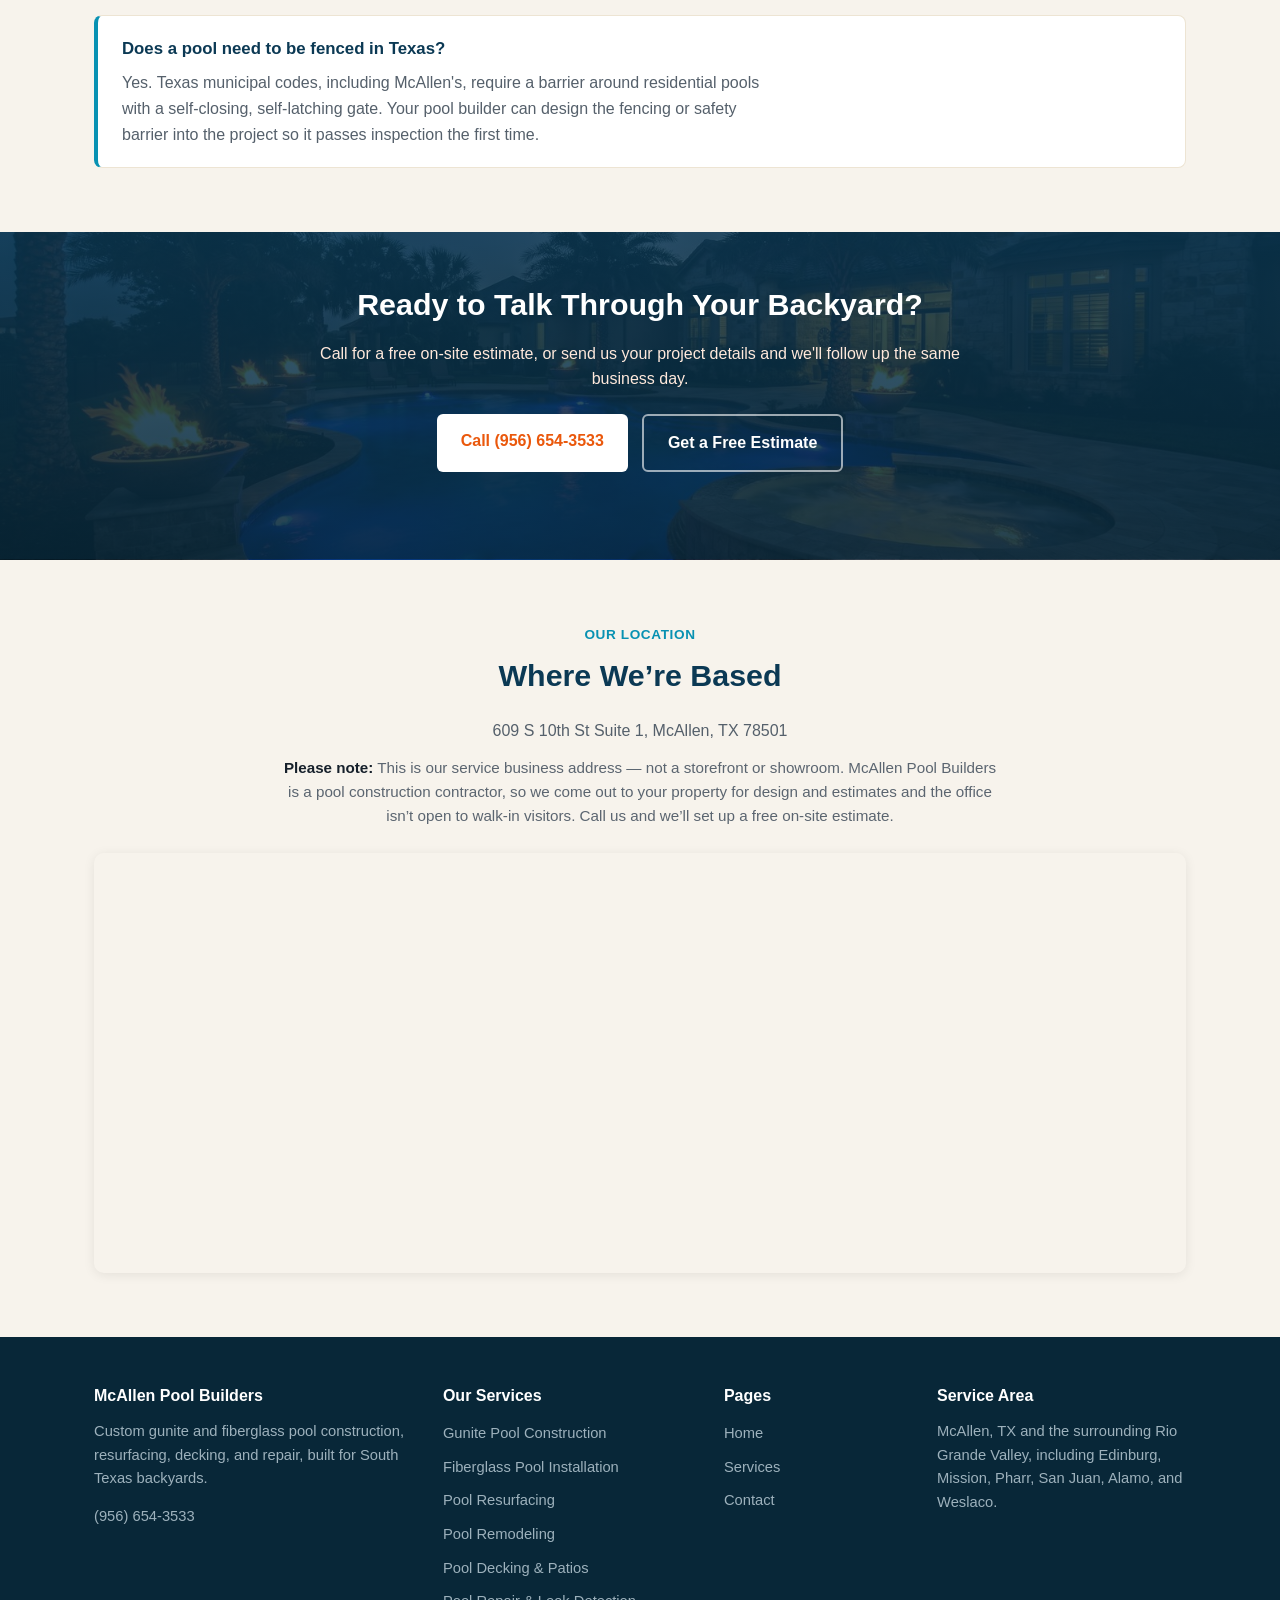
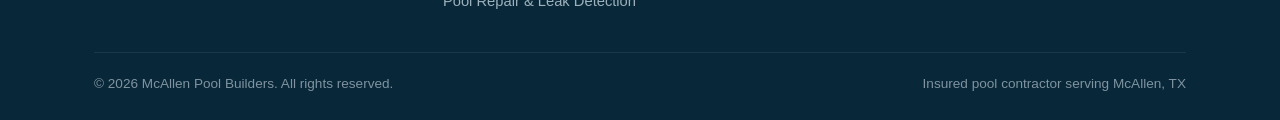
==== commit 8982be3e: "Add pool excavation contractor outbound link on homepage" ====
--- a/index.html
+++ b/index.html
@@ -175,7 +175,7 @@
 <span class="eyebrow">The Process</span>
 <h2>How Pool Building Works in McAllen</h2>
 <p>The process starts with a site visit and a design consultation, where we walk your yard, check soil conditions, and talk through size, depth, and features. From there, we pull the required swimming pool permit through the City of McAllen and schedule inspections at each stage.</p>
-<p>Excavation comes next. Because a lot of Rio Grande Valley lots sit over caliche, a dense chalky layer under the topsoil, this step can take longer than it would on plain dirt. For gunite pools, steel rebar goes in first, followed by the gunite shell, a curing period, interior finish, and decking. Fiberglass installs move faster since the shell arrives pre-formed and just needs to be set, leveled, and plumbed.</p>
+<p>Excavation comes next, and it is the stage where an experienced <a href="https://www.flemingtonexcavation.com/" style="color: #2563eb; text-decoration: underline;">pool excavation contractor</a> earns their keep. Because a lot of Rio Grande Valley lots sit over caliche, a dense chalky layer under the topsoil, this step can take longer than it would on plain dirt. For gunite pools, steel rebar goes in first, followed by the gunite shell, a curing period, interior finish, and decking. Fiberglass installs move faster since the shell arrives pre-formed and just needs to be set, leveled, and plumbed.</p>
 </div>
 <div>
 <img alt="Pool builder crew excavating a swimming pool through caliche soil in a McAllen backyard" src="images/pool-contractors-excavation-mcallen.jpg" width="1600" height="1073" loading="lazy" decoding="async"/>
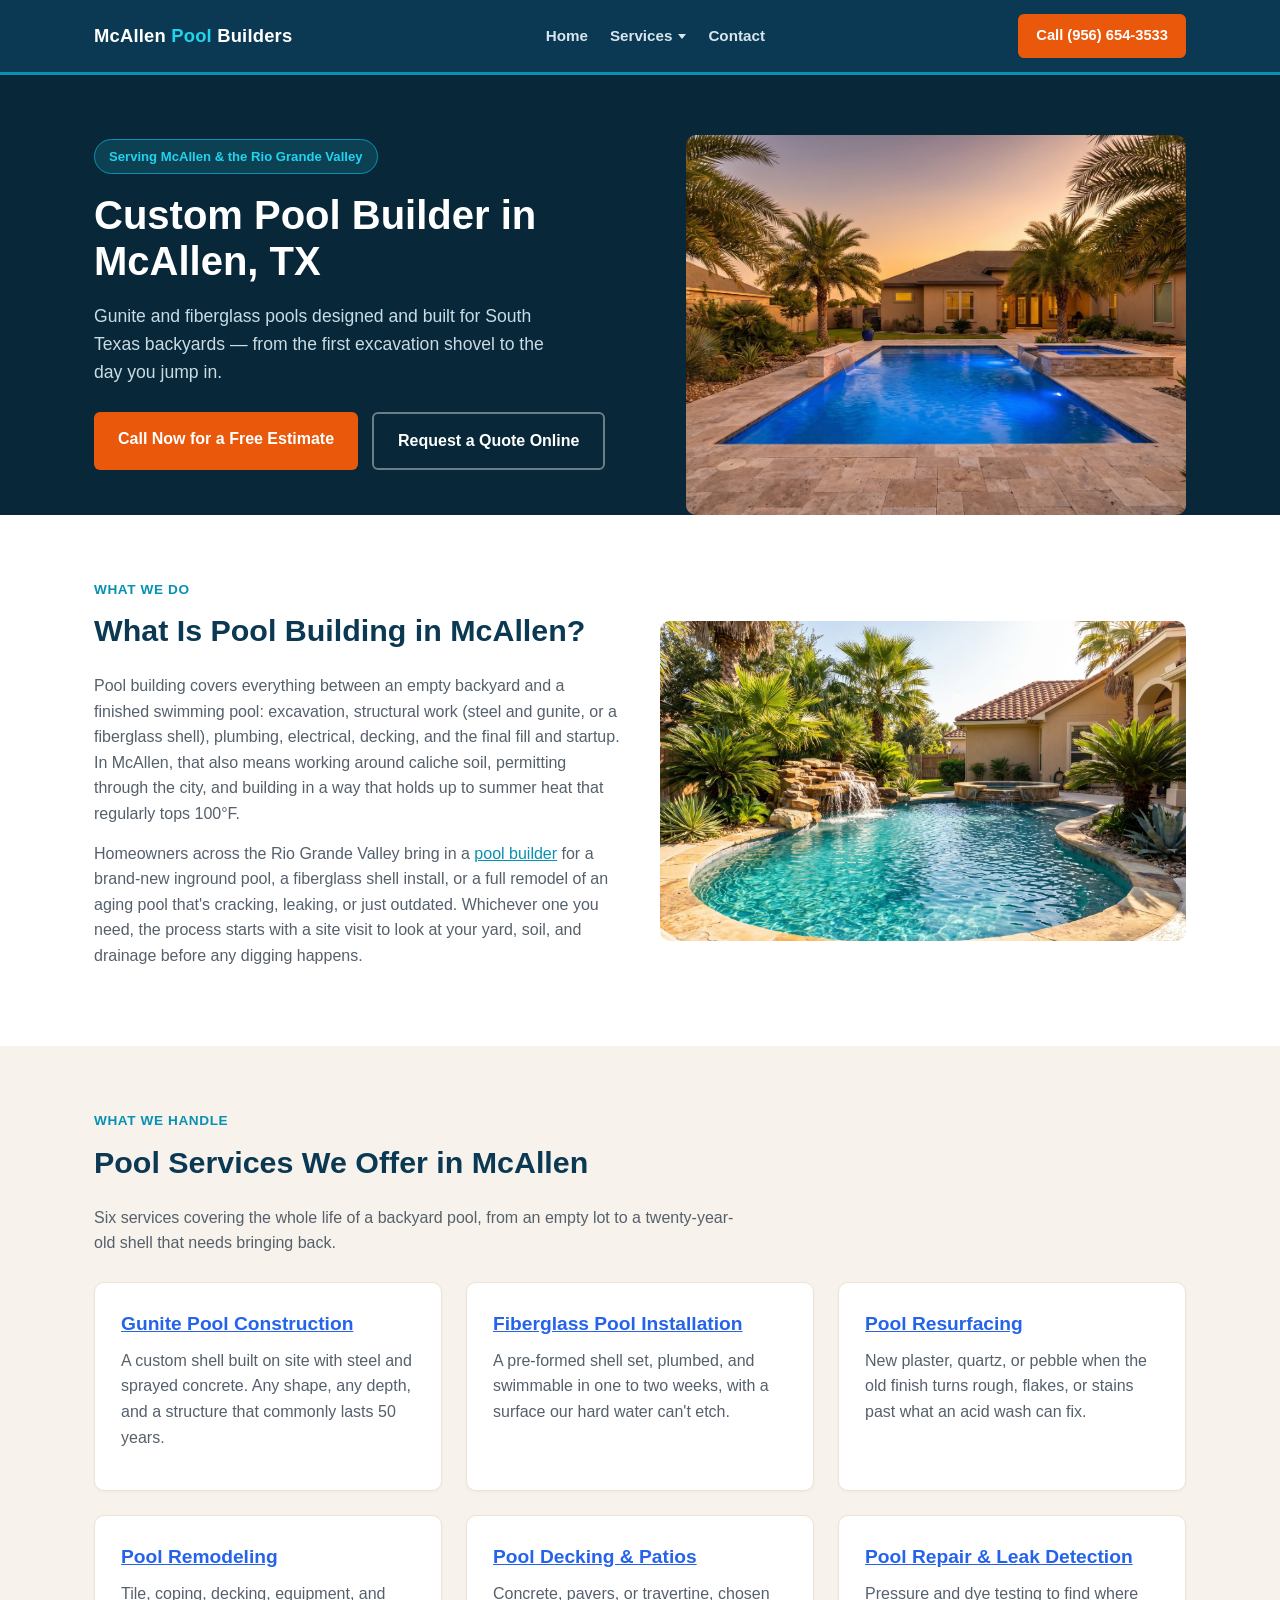
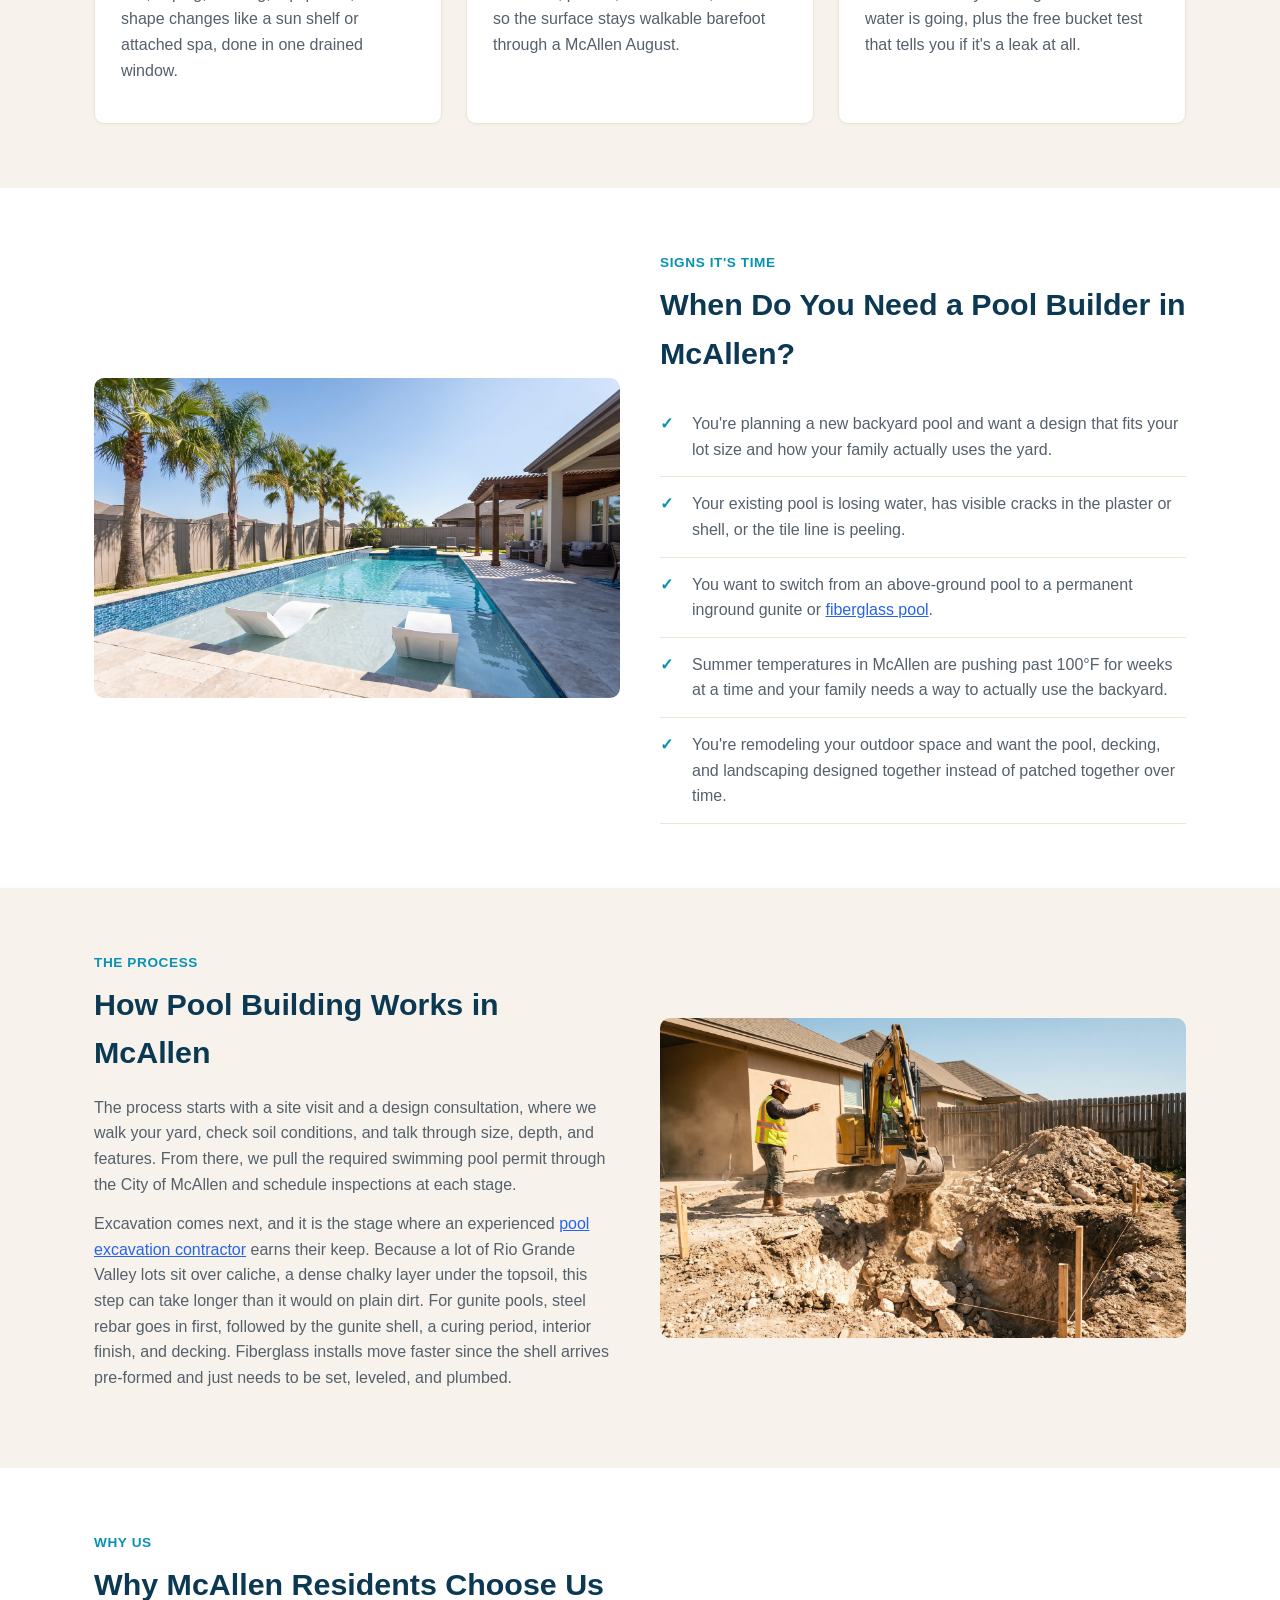
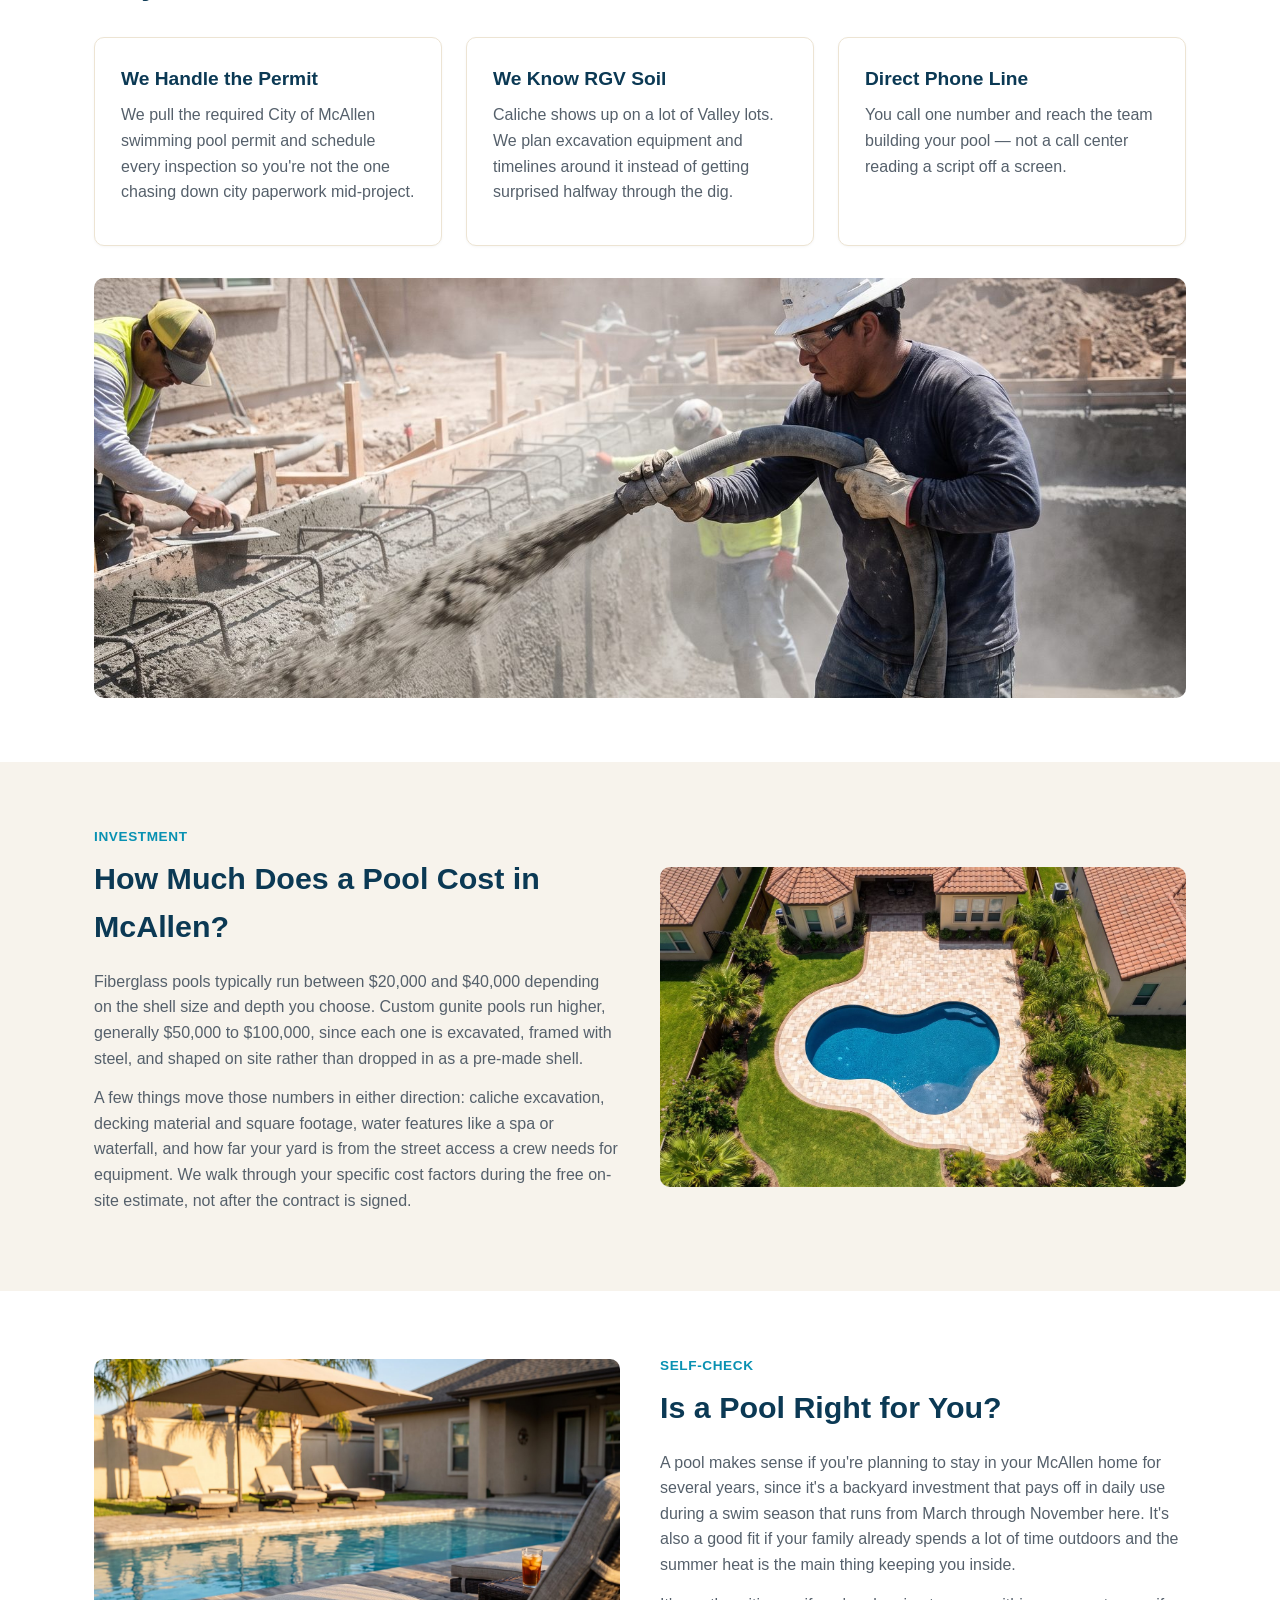
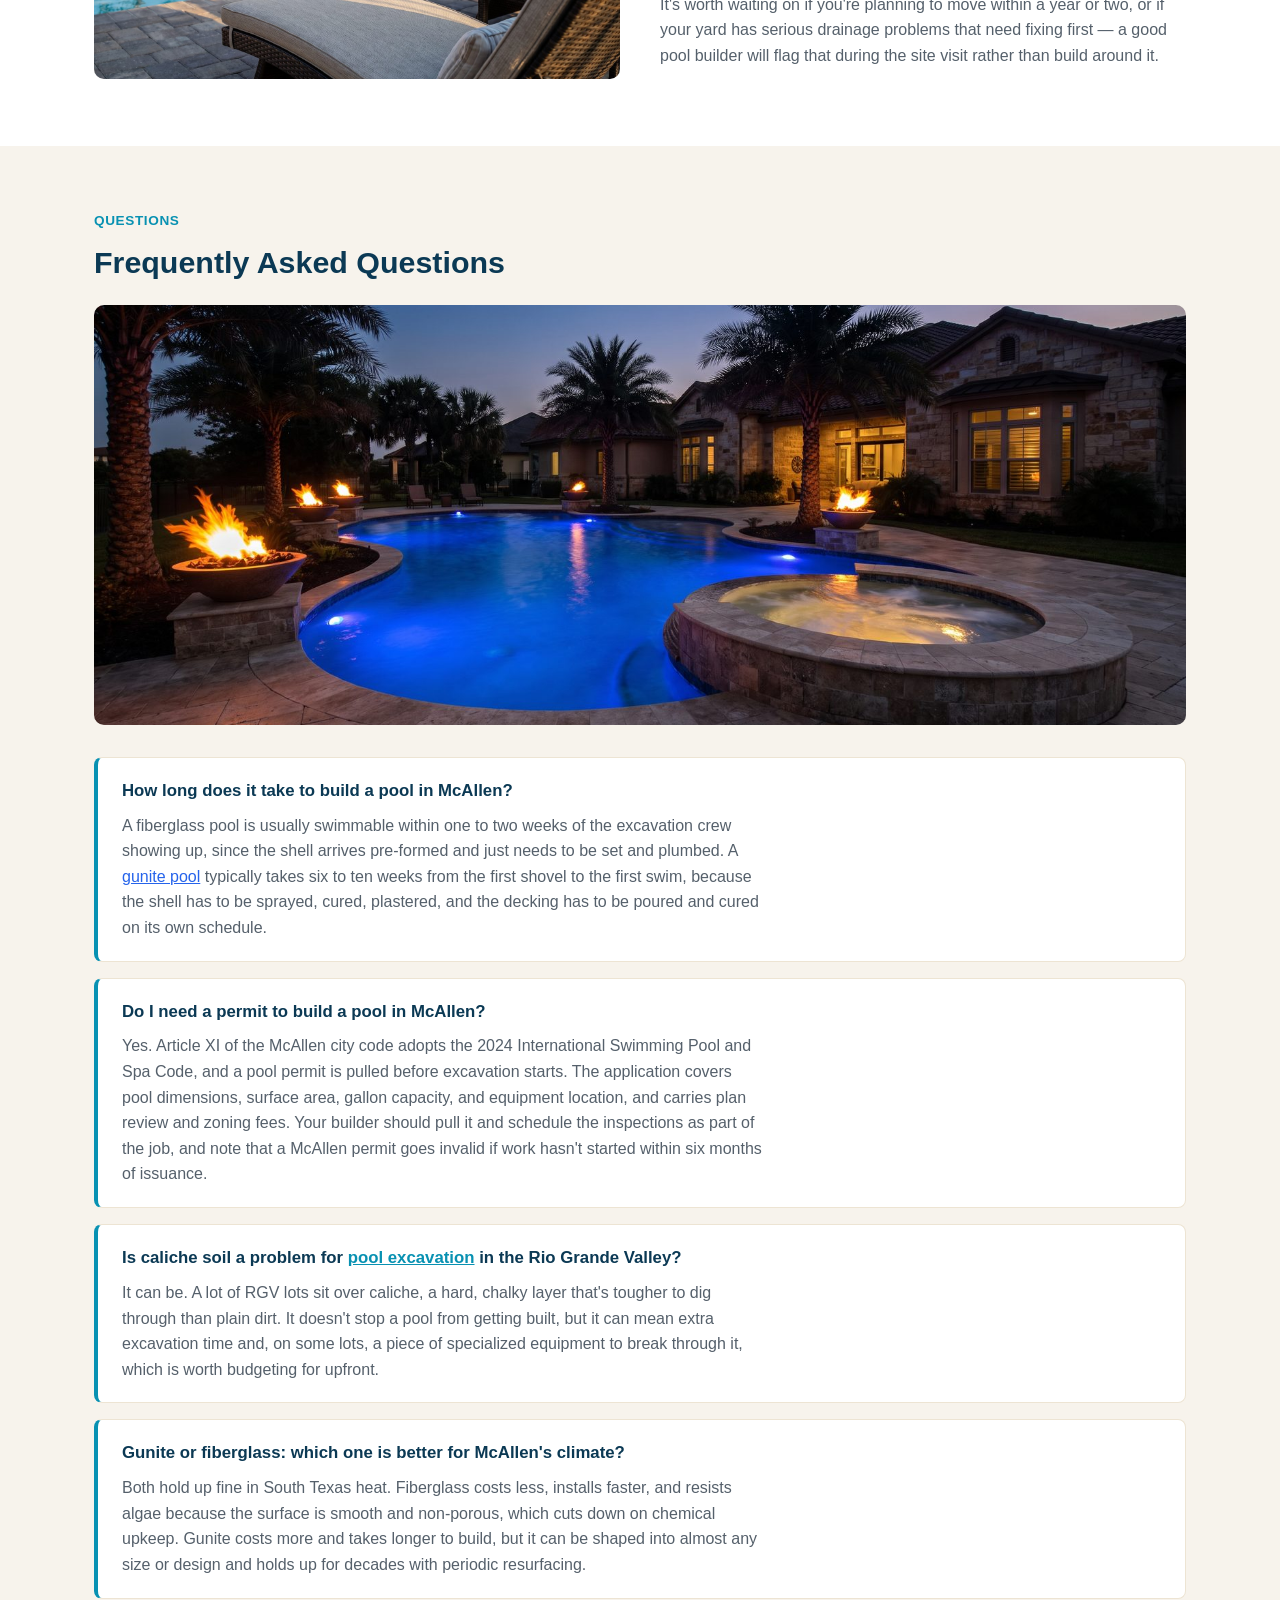
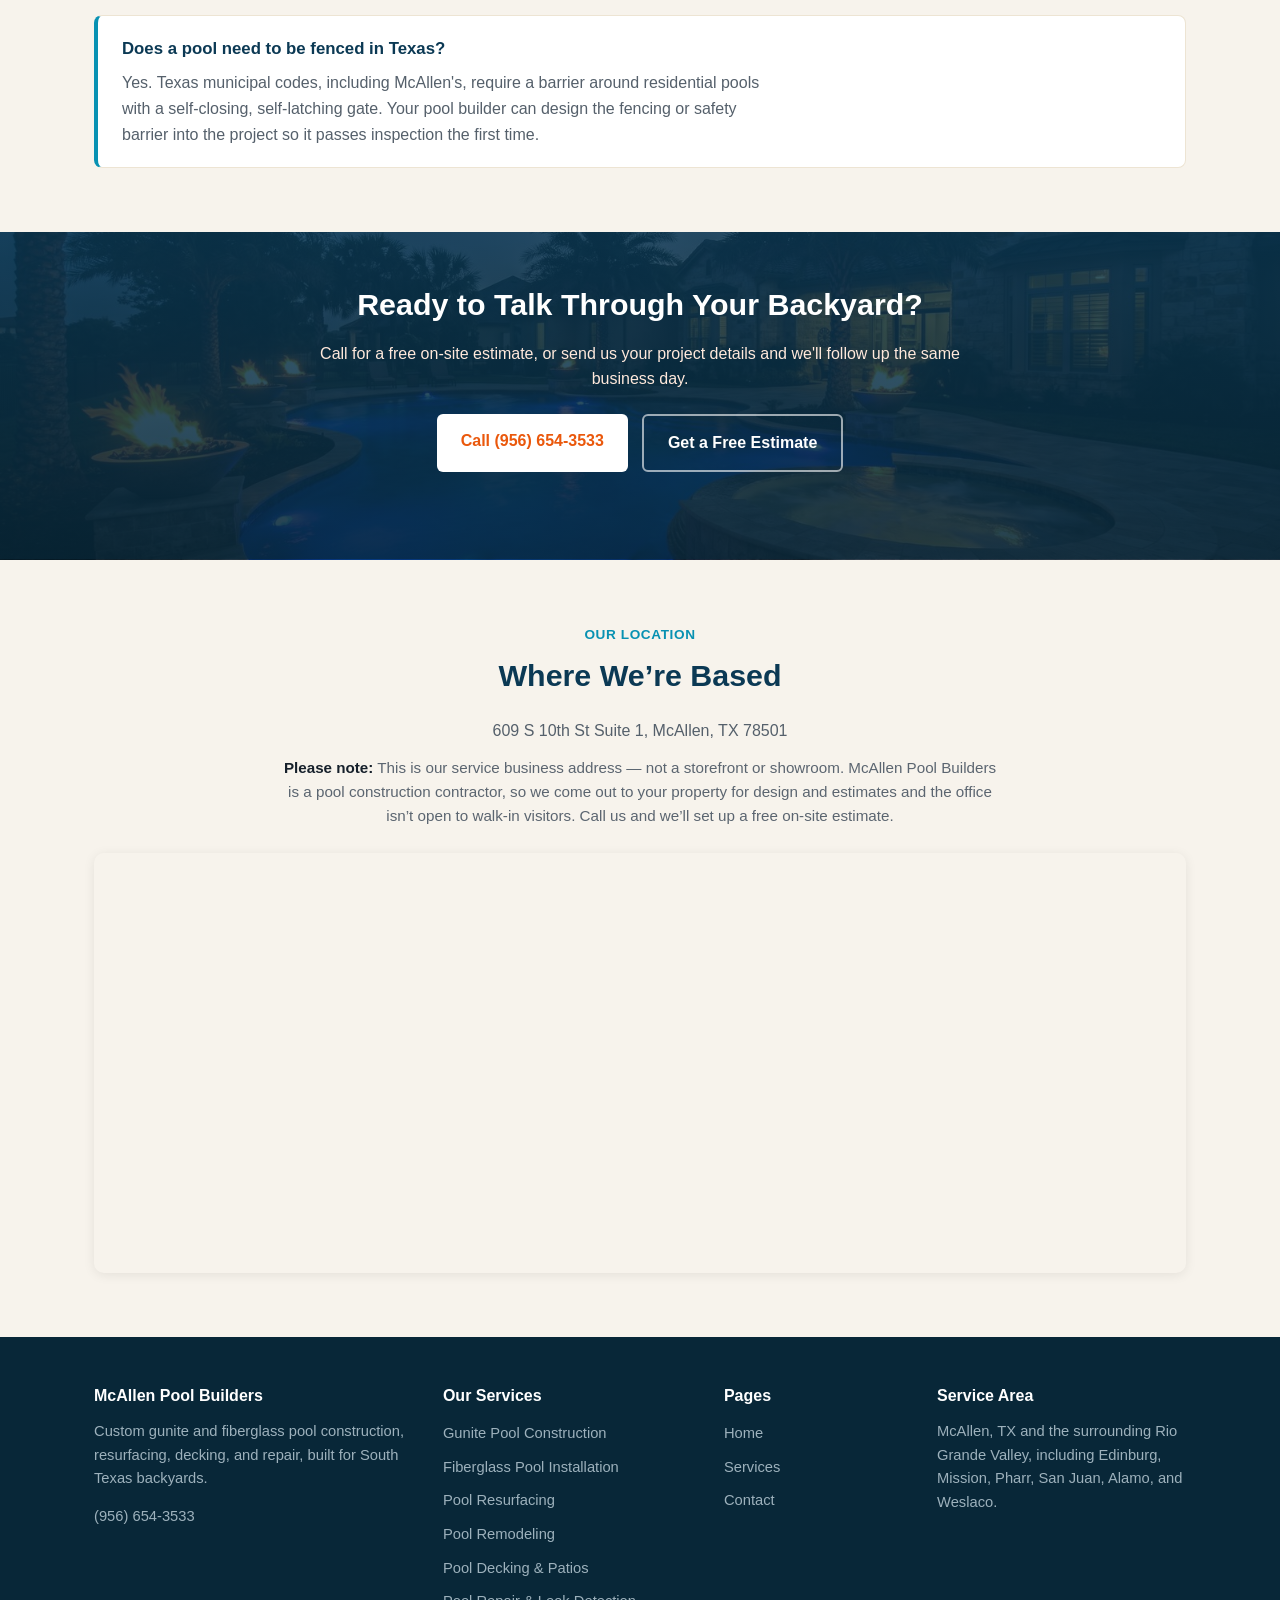
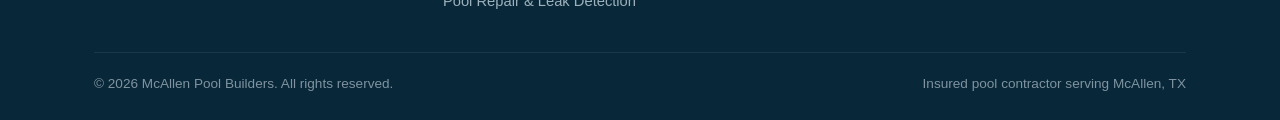
==== commit 50ac613c: "Add backlink to poolbuildersasheville.com (circle #20)" ====
--- a/index.html
+++ b/index.html
@@ -111,7 +111,7 @@
 <span class="eyebrow">What We Do</span>
 <h2>What Is Pool Building in McAllen?</h2>
 <p>Pool building covers everything between an empty backyard and a finished swimming pool: excavation, structural work (steel and gunite, or a fiberglass shell), plumbing, electrical, decking, and the final fill and startup. In McAllen, that also means working around caliche soil, permitting through the city, and building in a way that holds up to summer heat that regularly tops 100°F.</p>
-<p>Homeowners across the Rio Grande Valley bring in a pool builder for a brand-new inground pool, a fiberglass shell install, or a full remodel of an aging pool that's cracking, leaking, or just outdated. Whichever one you need, the process starts with a site visit to look at your yard, soil, and drainage before any digging happens.</p>
+<p>Homeowners across the Rio Grande Valley bring in a <a href="https://poolbuildersasheville.com/">pool builder</a> for a brand-new inground pool, a fiberglass shell install, or a full remodel of an aging pool that's cracking, leaking, or just outdated. Whichever one you need, the process starts with a site visit to look at your yard, soil, and drainage before any digging happens.</p>
 </div>
 <div>
 <img alt="Custom freeform pool with a rock waterfall and attached spa built in McAllen, TX" src="images/custom-pool-waterfall-spa-mcallen.jpg" width="1600" height="1073" loading="lazy" decoding="async"/>
